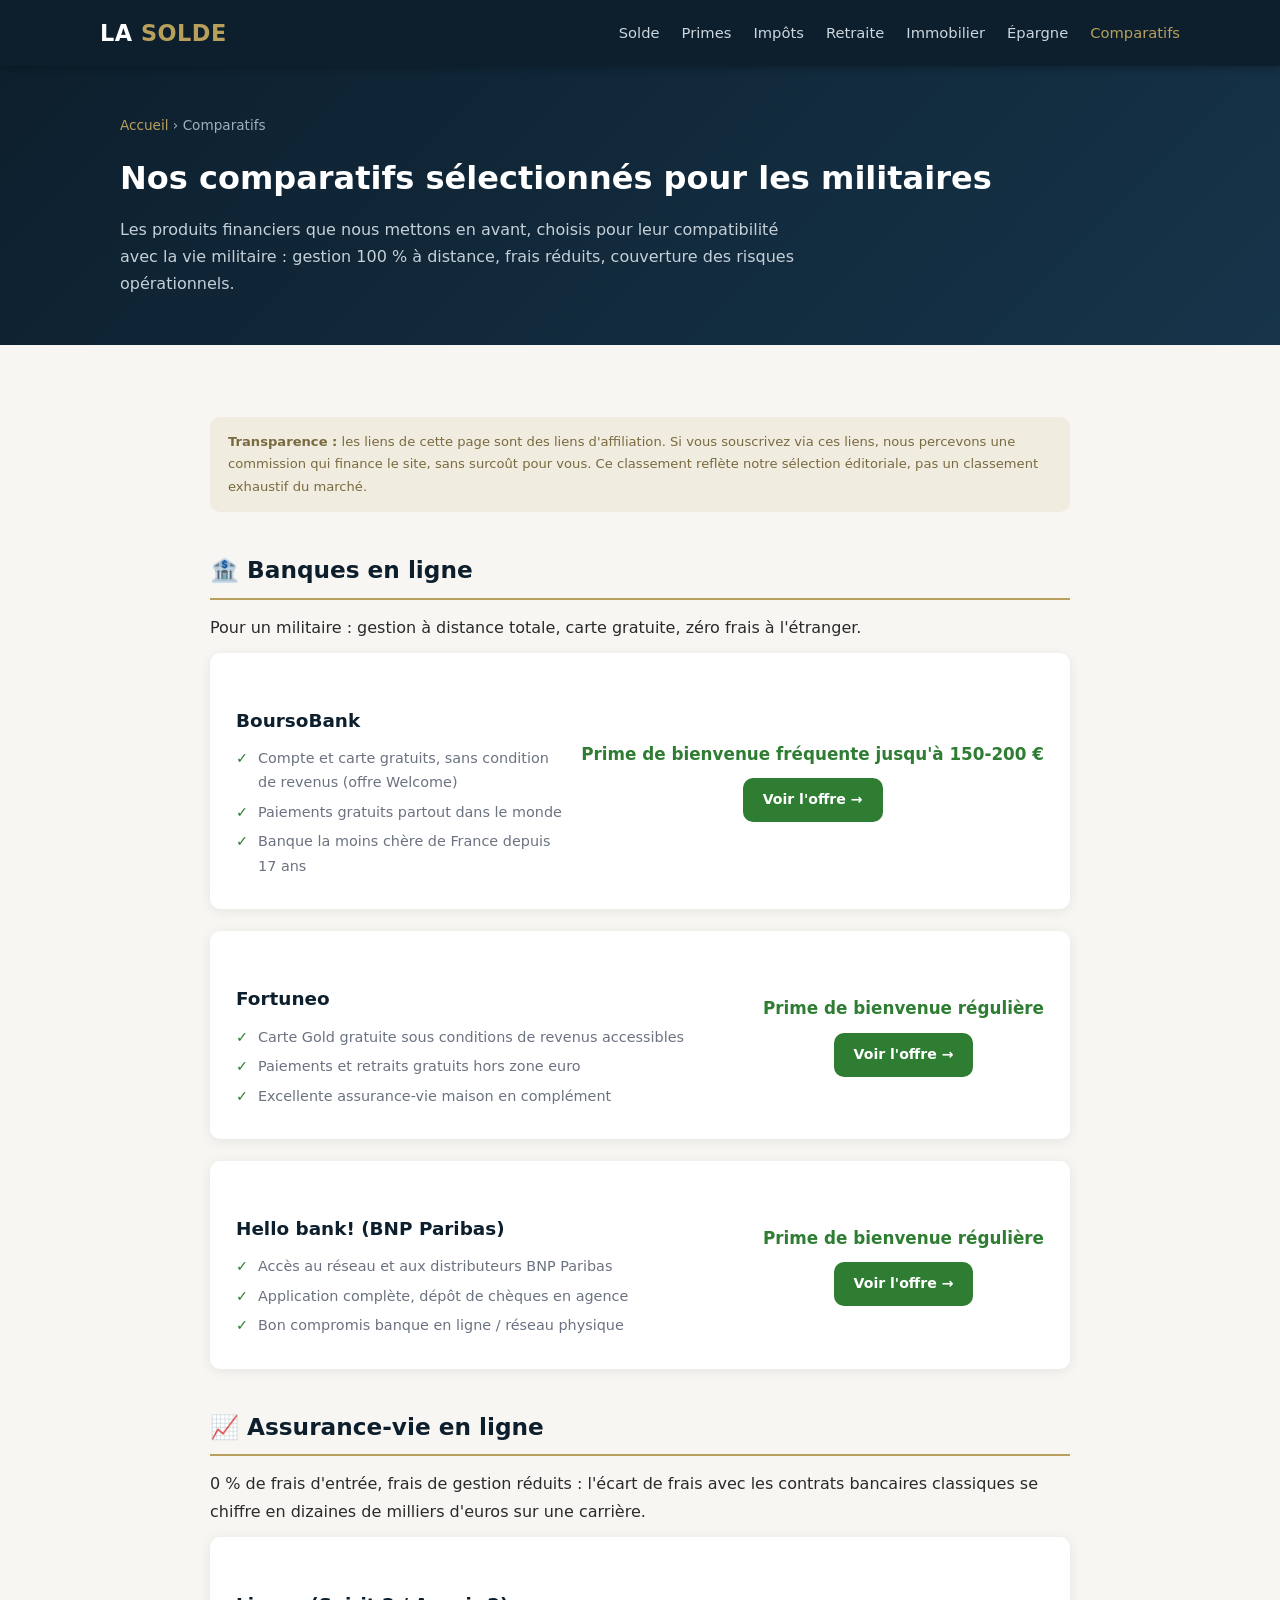
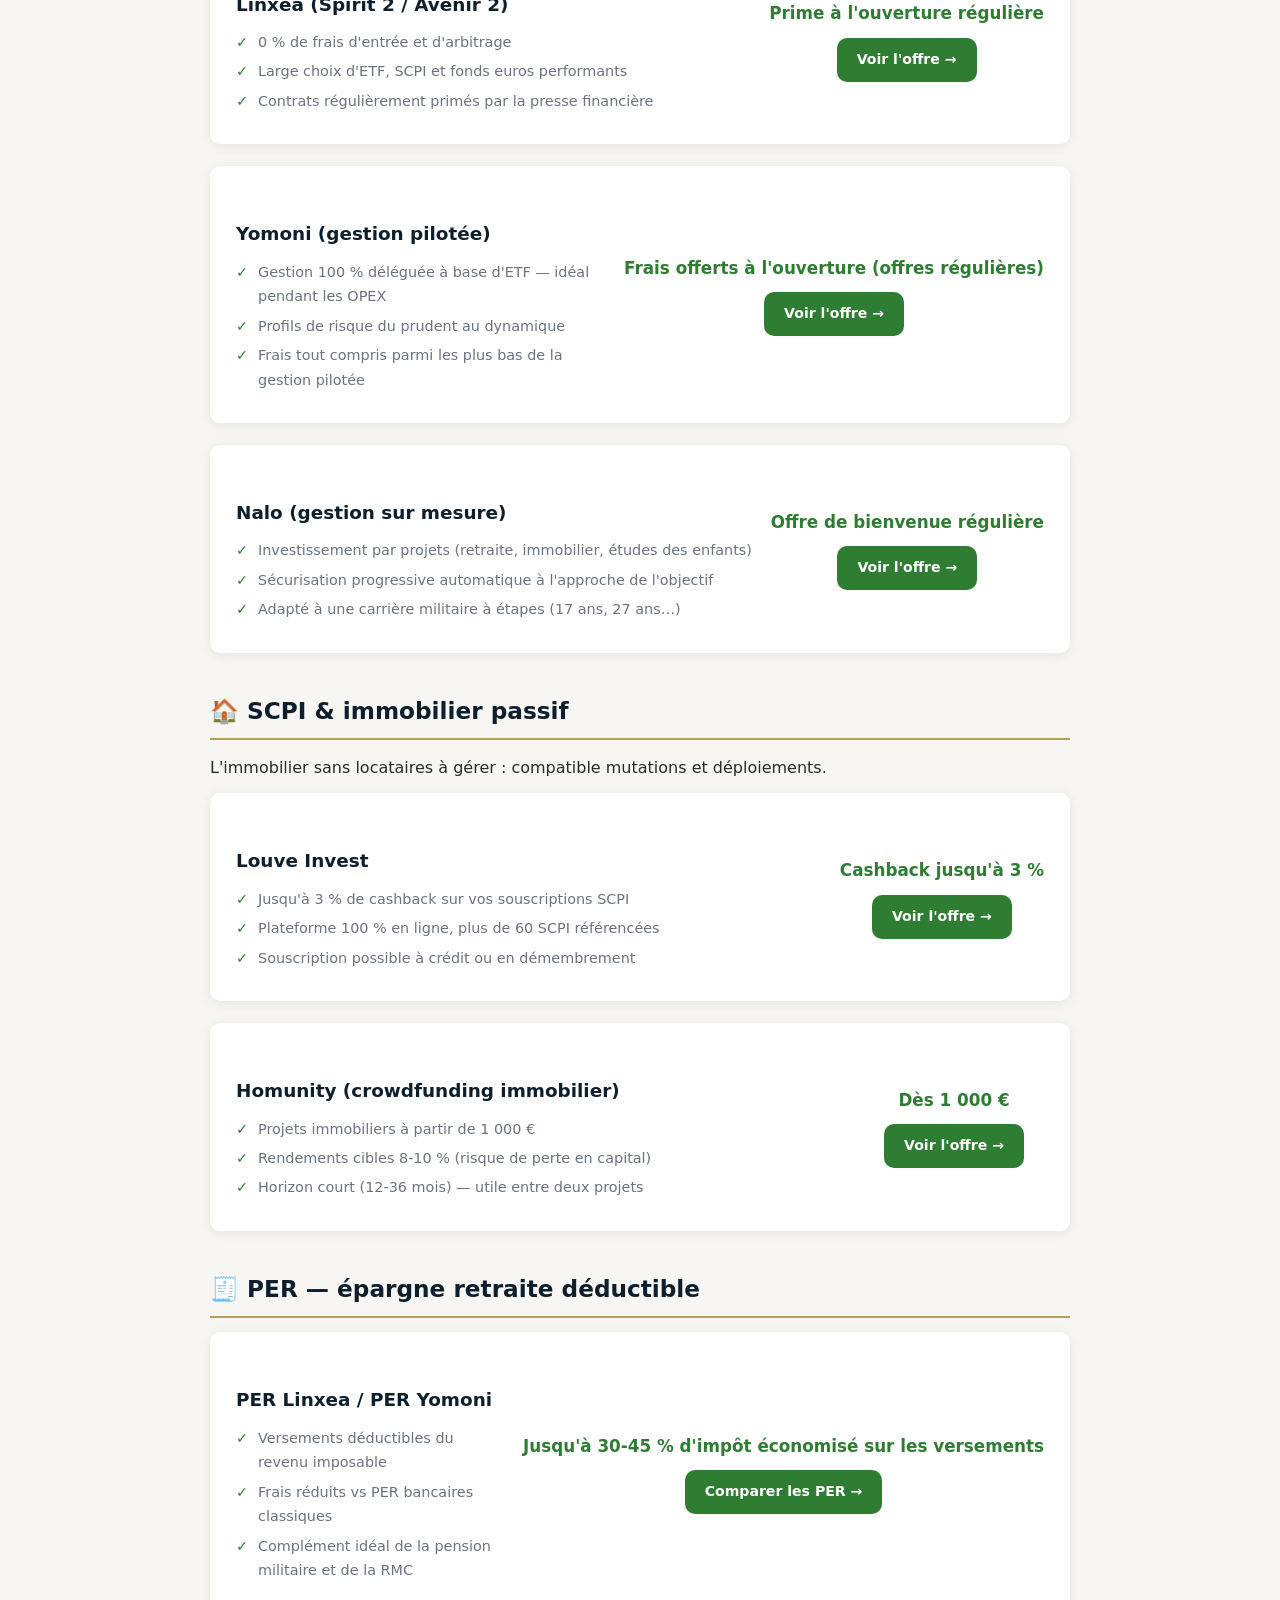
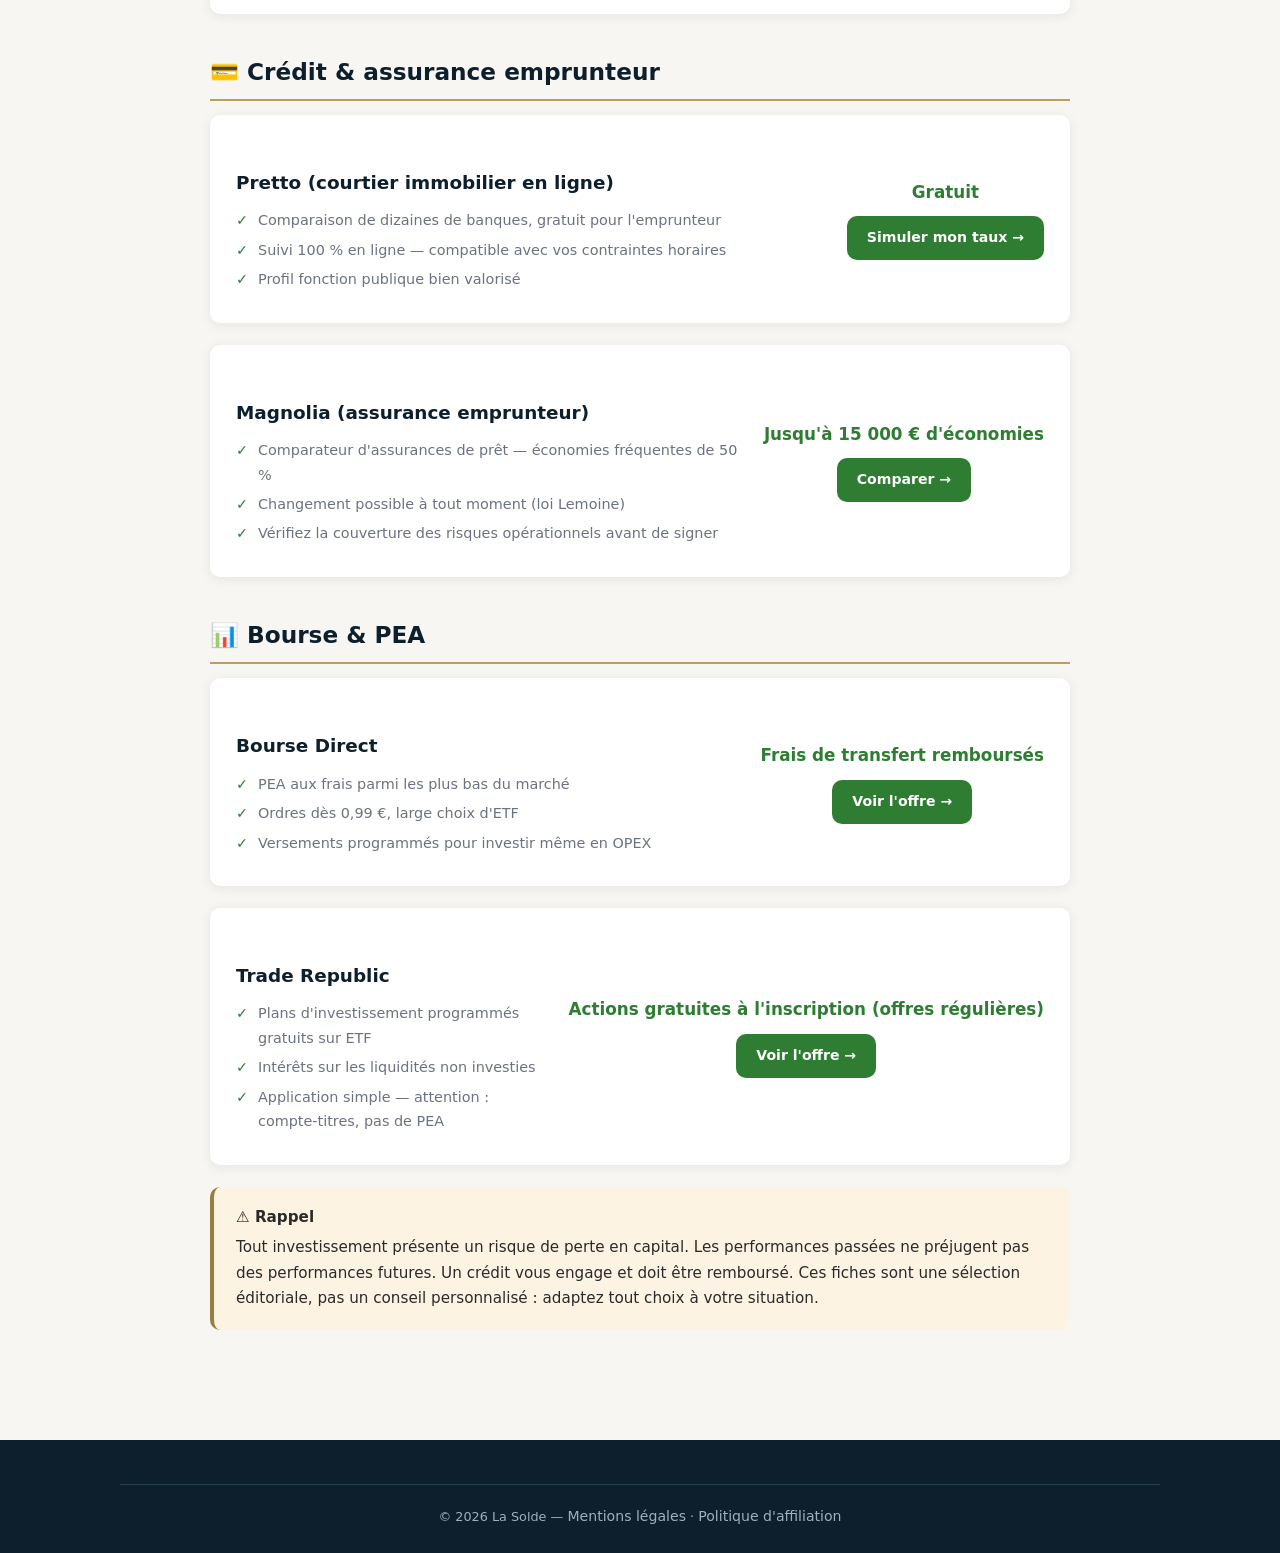
==== comparatifs.html @ bc8fb8dd "Crée le site complet La Solde — finance pour militaires Site statique HTML/CSS/JS avec 8 guides thém" ====
<!DOCTYPE html>
<html lang="fr">
<head>
  <meta charset="UTF-8">
  <meta name="viewport" content="width=device-width, initial-scale=1.0">
  <title>Comparatifs : banques, assurance-vie, SCPI, PER pour militaires | La Solde</title>
  <meta name="description" content="Nos comparatifs pour militaires : meilleures banques en ligne, assurances-vie sans frais d'entrée, SCPI avec cashback, PER et courtiers bourse.">
  <link rel="stylesheet" href="assets/css/style.css">
</head>
<body data-root="">
<header>
  <div class="container nav">
    <a href="index.html" class="logo">LA <span>SOLDE</span></a>
    <ul class="nav-links">
      <li><a href="guides/solde-militaire.html">Solde</a></li>
      <li><a href="guides/primes-indemnites.html">Primes</a></li>
      <li><a href="guides/impots-opex.html">Impôts</a></li>
      <li><a href="guides/retraite-militaire.html">Retraite</a></li>
      <li><a href="guides/investir-immobilier.html">Immobilier</a></li>
      <li><a href="guides/epargne-placements.html">Épargne</a></li>
      <li><a href="comparatifs.html" class="active">Comparatifs</a></li>
    </ul>
  </div>
</header>

<div class="article-header">
  <div class="container">
    <div class="breadcrumb"><a href="index.html">Accueil</a> › Comparatifs</div>
    <h1>Nos comparatifs sélectionnés pour les militaires</h1>
    <p>Les produits financiers que nous mettons en avant, choisis pour leur compatibilité avec la vie militaire : gestion 100 % à distance, frais réduits, couverture des risques opérationnels.</p>
  </div>
</div>

<div class="article-body" style="max-width:900px;">

  <div class="disclosure">
    <strong>Transparence :</strong> les liens de cette page sont des liens d'affiliation. Si vous souscrivez via ces liens, nous percevons une commission qui finance le site, sans surcoût pour vous. Ce classement reflète notre sélection éditoriale, pas un classement exhaustif du marché.
  </div>

  <h2>🏦 Banques en ligne</h2>
  <p>Pour un militaire : gestion à distance totale, carte gratuite, zéro frais à l'étranger.</p>

  <div class="compare-card">
    <div>
      <h3>BoursoBank</h3>
      <ul class="features">
        <li>Compte et carte gratuits, sans condition de revenus (offre Welcome)</li>
        <li>Paiements gratuits partout dans le monde</li>
        <li>Banque la moins chère de France depuis 17 ans</li>
      </ul>
    </div>
    <div class="offer">
      <span class="promo">Prime de bienvenue fréquente jusqu'à 150-200 €</span>
      <a class="btn btn-cta" data-aff="boursobank" href="#">Voir l'offre →</a>
    </div>
  </div>

  <div class="compare-card">
    <div>
      <h3>Fortuneo</h3>
      <ul class="features">
        <li>Carte Gold gratuite sous conditions de revenus accessibles</li>
        <li>Paiements et retraits gratuits hors zone euro</li>
        <li>Excellente assurance-vie maison en complément</li>
      </ul>
    </div>
    <div class="offer">
      <span class="promo">Prime de bienvenue régulière</span>
      <a class="btn btn-cta" data-aff="fortuneo" href="#">Voir l'offre →</a>
    </div>
  </div>

  <div class="compare-card">
    <div>
      <h3>Hello bank! (BNP Paribas)</h3>
      <ul class="features">
        <li>Accès au réseau et aux distributeurs BNP Paribas</li>
        <li>Application complète, dépôt de chèques en agence</li>
        <li>Bon compromis banque en ligne / réseau physique</li>
      </ul>
    </div>
    <div class="offer">
      <span class="promo">Prime de bienvenue régulière</span>
      <a class="btn btn-cta" data-aff="hellobank" href="#">Voir l'offre →</a>
    </div>
  </div>

  <h2>📈 Assurance-vie en ligne</h2>
  <p>0 % de frais d'entrée, frais de gestion réduits : l'écart de frais avec les contrats bancaires classiques se chiffre en dizaines de milliers d'euros sur une carrière.</p>

  <div class="compare-card">
    <div>
      <h3>Linxea (Spirit 2 / Avenir 2)</h3>
      <ul class="features">
        <li>0 % de frais d'entrée et d'arbitrage</li>
        <li>Large choix d'ETF, SCPI et fonds euros performants</li>
        <li>Contrats régulièrement primés par la presse financière</li>
      </ul>
    </div>
    <div class="offer">
      <span class="promo">Prime à l'ouverture régulière</span>
      <a class="btn btn-cta" data-aff="linxea" href="#">Voir l'offre →</a>
    </div>
  </div>

  <div class="compare-card">
    <div>
      <h3>Yomoni (gestion pilotée)</h3>
      <ul class="features">
        <li>Gestion 100 % déléguée à base d'ETF — idéal pendant les OPEX</li>
        <li>Profils de risque du prudent au dynamique</li>
        <li>Frais tout compris parmi les plus bas de la gestion pilotée</li>
      </ul>
    </div>
    <div class="offer">
      <span class="promo">Frais offerts à l'ouverture (offres régulières)</span>
      <a class="btn btn-cta" data-aff="yomoni" href="#">Voir l'offre →</a>
    </div>
  </div>

  <div class="compare-card">
    <div>
      <h3>Nalo (gestion sur mesure)</h3>
      <ul class="features">
        <li>Investissement par projets (retraite, immobilier, études des enfants)</li>
        <li>Sécurisation progressive automatique à l'approche de l'objectif</li>
        <li>Adapté à une carrière militaire à étapes (17 ans, 27 ans…)</li>
      </ul>
    </div>
    <div class="offer">
      <span class="promo">Offre de bienvenue régulière</span>
      <a class="btn btn-cta" data-aff="nalo" href="#">Voir l'offre →</a>
    </div>
  </div>

  <h2>🏠 SCPI &amp; immobilier passif</h2>
  <p>L'immobilier sans locataires à gérer : compatible mutations et déploiements.</p>

  <div class="compare-card">
    <div>
      <h3>Louve Invest</h3>
      <ul class="features">
        <li>Jusqu'à 3 % de cashback sur vos souscriptions SCPI</li>
        <li>Plateforme 100 % en ligne, plus de 60 SCPI référencées</li>
        <li>Souscription possible à crédit ou en démembrement</li>
      </ul>
    </div>
    <div class="offer">
      <span class="promo">Cashback jusqu'à 3 %</span>
      <a class="btn btn-cta" data-aff="louveinvest" href="#">Voir l'offre →</a>
    </div>
  </div>

  <div class="compare-card">
    <div>
      <h3>Homunity (crowdfunding immobilier)</h3>
      <ul class="features">
        <li>Projets immobiliers à partir de 1 000 €</li>
        <li>Rendements cibles 8-10 % (risque de perte en capital)</li>
        <li>Horizon court (12-36 mois) — utile entre deux projets</li>
      </ul>
    </div>
    <div class="offer">
      <span class="promo">Dès 1 000 €</span>
      <a class="btn btn-cta" data-aff="homunity" href="#">Voir l'offre →</a>
    </div>
  </div>

  <h2>🧾 PER — épargne retraite déductible</h2>
  <div class="compare-card">
    <div>
      <h3>PER Linxea / PER Yomoni</h3>
      <ul class="features">
        <li>Versements déductibles du revenu imposable</li>
        <li>Frais réduits vs PER bancaires classiques</li>
        <li>Complément idéal de la pension militaire et de la RMC</li>
      </ul>
    </div>
    <div class="offer">
      <span class="promo">Jusqu'à 30-45 % d'impôt économisé sur les versements</span>
      <a class="btn btn-cta" data-aff="per_linxea" href="#">Comparer les PER →</a>
    </div>
  </div>

  <h2>💳 Crédit &amp; assurance emprunteur</h2>
  <div class="compare-card">
    <div>
      <h3>Pretto (courtier immobilier en ligne)</h3>
      <ul class="features">
        <li>Comparaison de dizaines de banques, gratuit pour l'emprunteur</li>
        <li>Suivi 100 % en ligne — compatible avec vos contraintes horaires</li>
        <li>Profil fonction publique bien valorisé</li>
      </ul>
    </div>
    <div class="offer">
      <span class="promo">Gratuit</span>
      <a class="btn btn-cta" data-aff="pretto" href="#">Simuler mon taux →</a>
    </div>
  </div>

  <div class="compare-card">
    <div>
      <h3>Magnolia (assurance emprunteur)</h3>
      <ul class="features">
        <li>Comparateur d'assurances de prêt — économies fréquentes de 50 %</li>
        <li>Changement possible à tout moment (loi Lemoine)</li>
        <li>Vérifiez la couverture des risques opérationnels avant de signer</li>
      </ul>
    </div>
    <div class="offer">
      <span class="promo">Jusqu'à 15 000 € d'économies</span>
      <a class="btn btn-cta" data-aff="magnolia" href="#">Comparer →</a>
    </div>
  </div>

  <h2>📊 Bourse &amp; PEA</h2>
  <div class="compare-card">
    <div>
      <h3>Bourse Direct</h3>
      <ul class="features">
        <li>PEA aux frais parmi les plus bas du marché</li>
        <li>Ordres dès 0,99 €, large choix d'ETF</li>
        <li>Versements programmés pour investir même en OPEX</li>
      </ul>
    </div>
    <div class="offer">
      <span class="promo">Frais de transfert remboursés</span>
      <a class="btn btn-cta" data-aff="bourse_direct" href="#">Voir l'offre →</a>
    </div>
  </div>

  <div class="compare-card">
    <div>
      <h3>Trade Republic</h3>
      <ul class="features">
        <li>Plans d'investissement programmés gratuits sur ETF</li>
        <li>Intérêts sur les liquidités non investies</li>
        <li>Application simple — attention : compte-titres, pas de PEA</li>
      </ul>
    </div>
    <div class="offer">
      <span class="promo">Actions gratuites à l'inscription (offres régulières)</span>
      <a class="btn btn-cta" data-aff="trade_republic" href="#">Voir l'offre →</a>
    </div>
  </div>

  <div class="callout callout-warn">
    <strong>⚠️ Rappel</strong>
    Tout investissement présente un risque de perte en capital. Les performances passées ne préjugent pas des performances futures. Un crédit vous engage et doit être remboursé. Ces fiches sont une sélection éditoriale, pas un conseil personnalisé : adaptez tout choix à votre situation.
  </div>
</div>

<footer>
  <div class="container">
    <div class="footer-bottom">© 2026 La Solde — <a href="mentions-legales.html">Mentions légales</a> · <a href="mentions-legales.html#affiliation">Politique d'affiliation</a></div>
  </div>
</footer>
<script src="assets/js/affiliates.js"></script>
</body>
</html>
---- assets/css/style.css ----
/* La Solde — feuille de style principale */
:root {
  --navy: #0d1f2d;
  --navy-light: #16344a;
  --khaki: #b8a05c;
  --khaki-dark: #96803f;
  --bg: #f7f6f2;
  --text: #2a2a2a;
  --muted: #6b7280;
  --white: #ffffff;
  --green: #2e7d32;
  --radius: 10px;
  --shadow: 0 2px 12px rgba(13, 31, 45, 0.08);
}

* { margin: 0; padding: 0; box-sizing: border-box; }

body {
  font-family: 'Segoe UI', system-ui, -apple-system, sans-serif;
  color: var(--text);
  background: var(--bg);
  line-height: 1.7;
}

.container { max-width: 1080px; margin: 0 auto; padding: 0 20px; }

/* ---------- Header ---------- */
header {
  background: var(--navy);
  position: sticky;
  top: 0;
  z-index: 100;
  box-shadow: 0 2px 8px rgba(0,0,0,0.25);
}
.nav {
  display: flex;
  align-items: center;
  justify-content: space-between;
  padding: 14px 0;
  flex-wrap: wrap;
}
.logo {
  color: var(--white);
  font-size: 1.4rem;
  font-weight: 800;
  text-decoration: none;
  letter-spacing: 0.5px;
}
.logo span { color: var(--khaki); }
.nav-links { display: flex; gap: 22px; list-style: none; flex-wrap: wrap; }
.nav-links a {
  color: #cdd6dd;
  text-decoration: none;
  font-size: 0.92rem;
  font-weight: 500;
  transition: color .2s;
}
.nav-links a:hover, .nav-links a.active { color: var(--khaki); }

/* ---------- Hero ---------- */
.hero {
  background: linear-gradient(135deg, var(--navy) 0%, var(--navy-light) 100%);
  color: var(--white);
  padding: 70px 0 60px;
  text-align: center;
}
.hero h1 { font-size: 2.4rem; margin-bottom: 16px; line-height: 1.25; }
.hero h1 em { color: var(--khaki); font-style: normal; }
.hero p { max-width: 640px; margin: 0 auto 28px; color: #c5d0d8; font-size: 1.08rem; }
.hero .btn { margin: 0 6px 10px; }

/* ---------- Buttons ---------- */
.btn {
  display: inline-block;
  padding: 13px 28px;
  border-radius: var(--radius);
  font-weight: 700;
  text-decoration: none;
  font-size: 0.95rem;
  transition: transform .15s, box-shadow .15s;
}
.btn:hover { transform: translateY(-2px); box-shadow: 0 6px 16px rgba(0,0,0,0.18); }
.btn-primary { background: var(--khaki); color: var(--navy); }
.btn-secondary { background: transparent; color: var(--white); border: 2px solid var(--khaki); }
.btn-cta { background: var(--green); color: var(--white); padding: 10px 20px; font-size: 0.88rem; }

/* ---------- Sections ---------- */
section { padding: 56px 0; }
.section-title { font-size: 1.8rem; color: var(--navy); margin-bottom: 8px; text-align: center; }
.section-sub { text-align: center; color: var(--muted); margin-bottom: 40px; }

/* ---------- Cards ---------- */
.grid { display: grid; grid-template-columns: repeat(auto-fit, minmax(280px, 1fr)); gap: 24px; }
.card {
  background: var(--white);
  border-radius: var(--radius);
  padding: 28px;
  box-shadow: var(--shadow);
  border-top: 4px solid var(--khaki);
  transition: transform .2s;
}
.card:hover { transform: translateY(-4px); }
.card .icon { font-size: 2rem; margin-bottom: 12px; }
.card h3 { color: var(--navy); margin-bottom: 10px; font-size: 1.15rem; }
.card p { color: var(--muted); font-size: 0.93rem; margin-bottom: 14px; }
.card a.more { color: var(--khaki-dark); font-weight: 700; text-decoration: none; font-size: 0.9rem; }
.card a.more:hover { text-decoration: underline; }

/* ---------- Article pages ---------- */
.article-header {
  background: linear-gradient(135deg, var(--navy) 0%, var(--navy-light) 100%);
  color: var(--white);
  padding: 48px 0;
}
.article-header h1 { font-size: 2rem; margin-bottom: 10px; }
.article-header p { color: #c5d0d8; max-width: 700px; }
.article-body { max-width: 800px; margin: 0 auto; padding: 48px 20px; }
.article-body h2 {
  color: var(--navy);
  font-size: 1.45rem;
  margin: 38px 0 14px;
  padding-bottom: 8px;
  border-bottom: 2px solid var(--khaki);
}
.article-body h3 { color: var(--navy-light); font-size: 1.15rem; margin: 26px 0 10px; }
.article-body p, .article-body li { margin-bottom: 12px; font-size: 1rem; }
.article-body ul, .article-body ol { padding-left: 24px; margin-bottom: 16px; }

/* ---------- Tables ---------- */
table {
  width: 100%;
  border-collapse: collapse;
  margin: 20px 0;
  background: var(--white);
  box-shadow: var(--shadow);
  border-radius: var(--radius);
  overflow: hidden;
  font-size: 0.92rem;
}
th { background: var(--navy); color: var(--white); padding: 12px 14px; text-align: left; }
td { padding: 11px 14px; border-bottom: 1px solid #e8e6e0; }
tr:last-child td { border-bottom: none; }
tr:nth-child(even) td { background: #fbfaf7; }
.table-wrap { overflow-x: auto; }

/* ---------- Callouts ---------- */
.callout {
  border-radius: var(--radius);
  padding: 18px 22px;
  margin: 22px 0;
  font-size: 0.95rem;
}
.callout-info { background: #e8f0f7; border-left: 4px solid var(--navy-light); }
.callout-tip { background: #edf5ed; border-left: 4px solid var(--green); }
.callout-warn { background: #fdf3e3; border-left: 4px solid var(--khaki-dark); }
.callout strong { display: block; margin-bottom: 4px; }

/* ---------- Affiliate boxes ---------- */
.aff-box {
  background: var(--white);
  border: 2px solid var(--khaki);
  border-radius: var(--radius);
  padding: 24px;
  margin: 26px 0;
  display: flex;
  align-items: center;
  justify-content: space-between;
  gap: 20px;
  flex-wrap: wrap;
}
.aff-box .aff-text h4 { color: var(--navy); margin-bottom: 6px; }
.aff-box .aff-text p { color: var(--muted); font-size: 0.9rem; margin: 0; }
.aff-badge {
  display: inline-block;
  background: #f0ece0;
  color: var(--khaki-dark);
  font-size: 0.7rem;
  font-weight: 700;
  text-transform: uppercase;
  letter-spacing: 0.5px;
  padding: 2px 8px;
  border-radius: 4px;
  margin-bottom: 8px;
}

/* ---------- Comparison cards ---------- */
.compare-card {
  background: var(--white);
  border-radius: var(--radius);
  box-shadow: var(--shadow);
  padding: 26px;
  margin-bottom: 22px;
  display: grid;
  grid-template-columns: 1fr auto;
  gap: 18px;
  align-items: center;
}
.compare-card h3 { color: var(--navy); margin-bottom: 6px; }
.compare-card .features { list-style: none; padding: 0; margin: 10px 0 0; }
.compare-card .features li { font-size: 0.9rem; color: var(--muted); padding-left: 22px; position: relative; margin-bottom: 5px; }
.compare-card .features li::before { content: "✓"; color: var(--green); position: absolute; left: 0; font-weight: 700; }
.compare-card .offer { text-align: center; min-width: 180px; }
.compare-card .offer .promo { color: var(--green); font-weight: 800; font-size: 1.05rem; margin-bottom: 10px; display: block; }

/* ---------- Newsletter ---------- */
.newsletter {
  background: var(--navy);
  color: var(--white);
  text-align: center;
  border-radius: var(--radius);
  padding: 44px 30px;
  margin: 40px auto;
  max-width: 760px;
}
.newsletter h2 { margin-bottom: 10px; }
.newsletter p { color: #c5d0d8; margin-bottom: 22px; }
.newsletter form { display: flex; gap: 10px; max-width: 440px; margin: 0 auto; flex-wrap: wrap; justify-content: center; }
.newsletter input[type="email"] {
  flex: 1;
  min-width: 220px;
  padding: 13px 16px;
  border: none;
  border-radius: var(--radius);
  font-size: 0.95rem;
}
.newsletter button {
  background: var(--khaki);
  color: var(--navy);
  border: none;
  padding: 13px 26px;
  border-radius: var(--radius);
  font-weight: 700;
  cursor: pointer;
  font-size: 0.95rem;
}

/* ---------- Disclosure ---------- */
.disclosure {
  background: #f0ece0;
  border-radius: var(--radius);
  padding: 14px 18px;
  font-size: 0.82rem;
  color: #7a6a3f;
  margin: 24px 0;
}

/* ---------- Footer ---------- */
footer { background: var(--navy); color: #9fb0bc; padding: 44px 0 24px; margin-top: 40px; }
footer .grid { gap: 30px; margin-bottom: 30px; }
footer h4 { color: var(--white); margin-bottom: 14px; font-size: 1rem; }
footer ul { list-style: none; }
footer a { color: #9fb0bc; text-decoration: none; font-size: 0.88rem; }
footer a:hover { color: var(--khaki); }
footer li { margin-bottom: 8px; }
.footer-bottom { border-top: 1px solid #24414f; padding-top: 20px; text-align: center; font-size: 0.8rem; }

/* ---------- Breadcrumb ---------- */
.breadcrumb { font-size: 0.85rem; color: #9fb0bc; margin-bottom: 14px; }
.breadcrumb a { color: var(--khaki); text-decoration: none; }

@media (max-width: 700px) {
  .hero h1 { font-size: 1.7rem; }
  .nav-links { gap: 14px; font-size: 0.85rem; margin-top: 10px; }
  .compare-card { grid-template-columns: 1fr; }
}
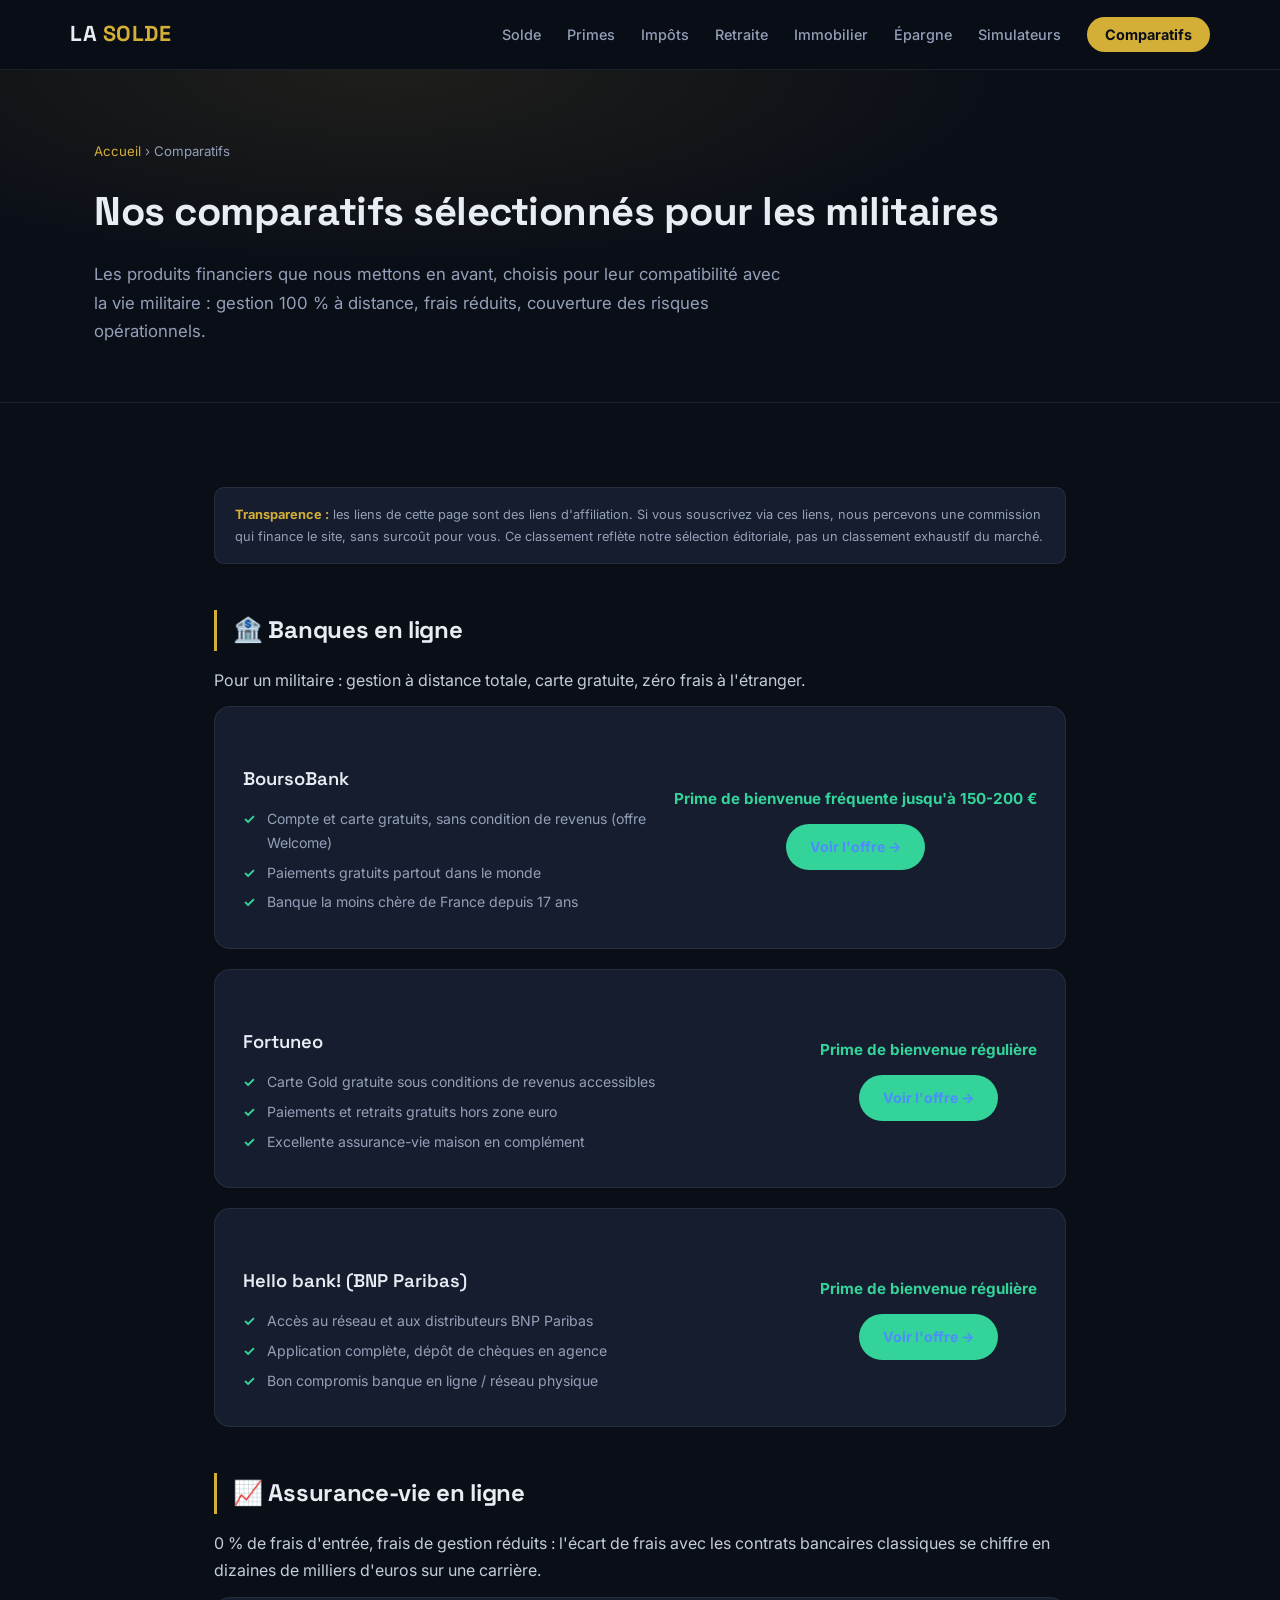
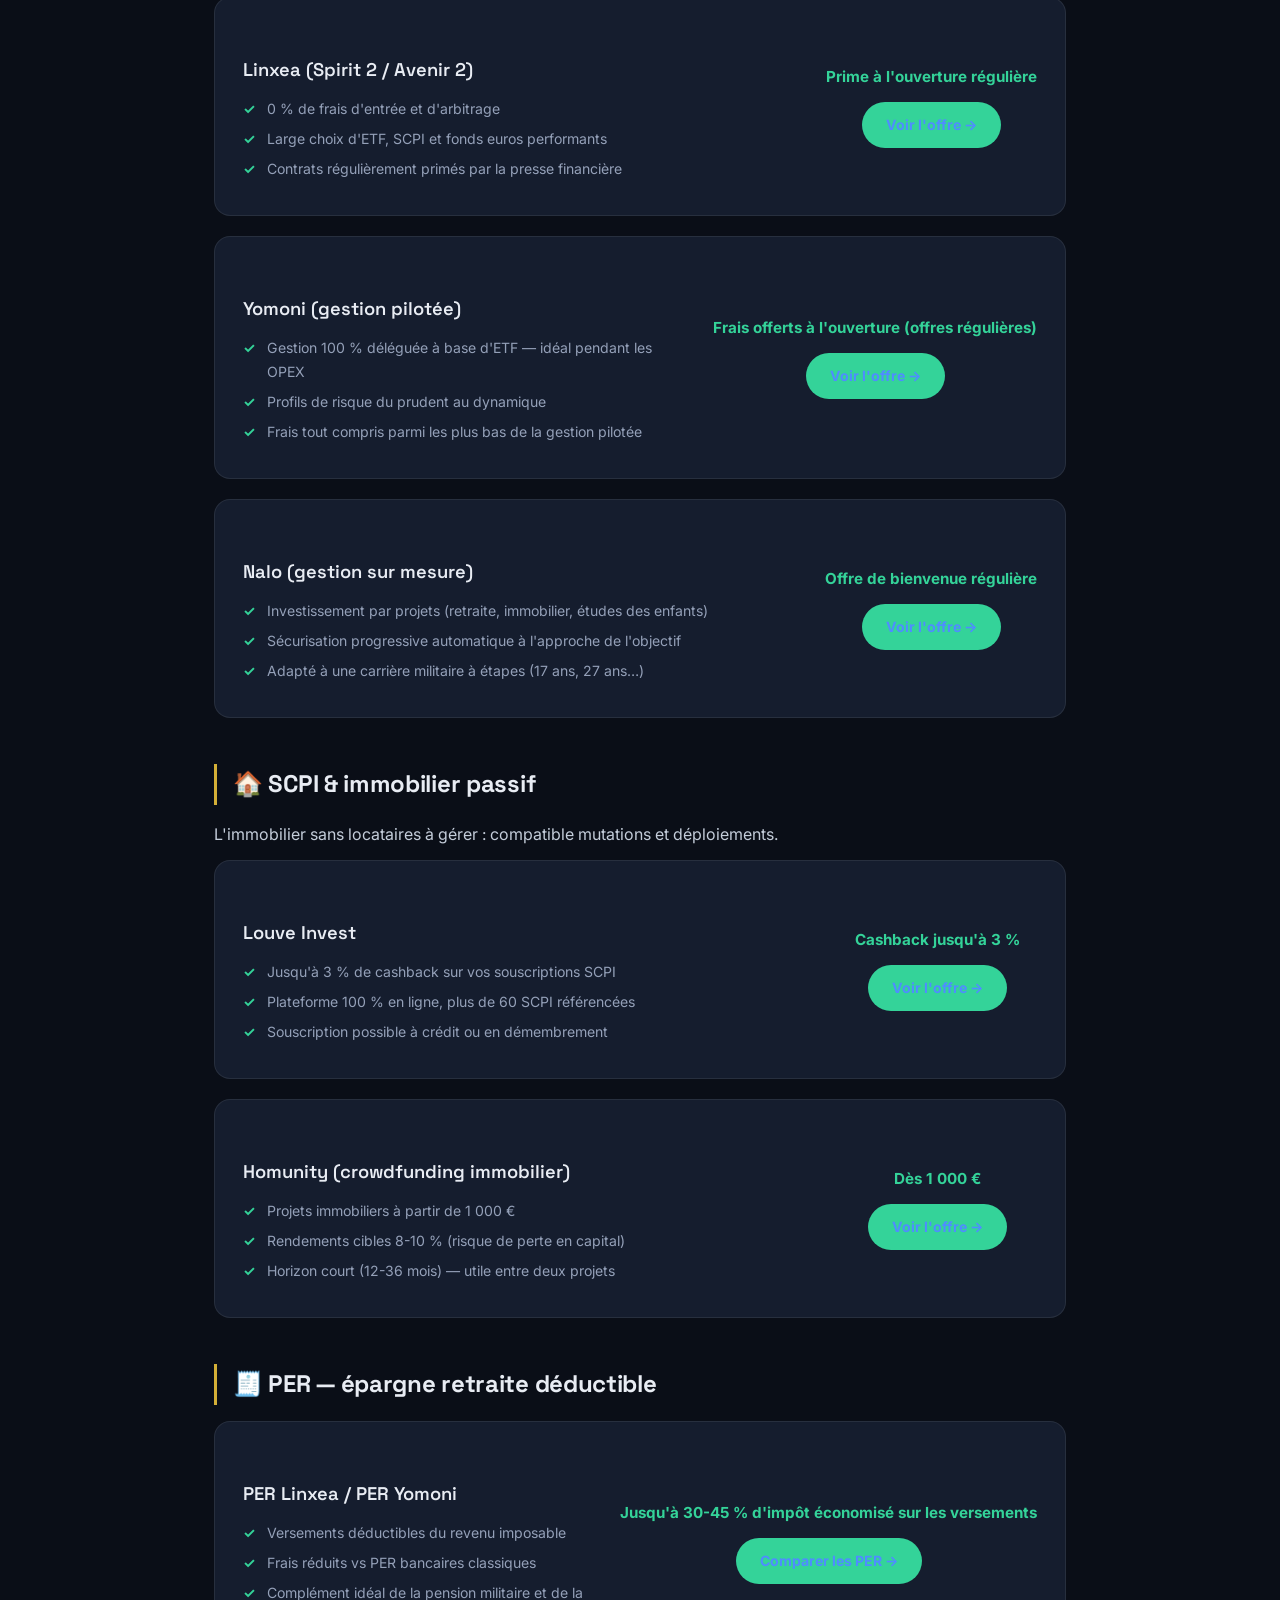
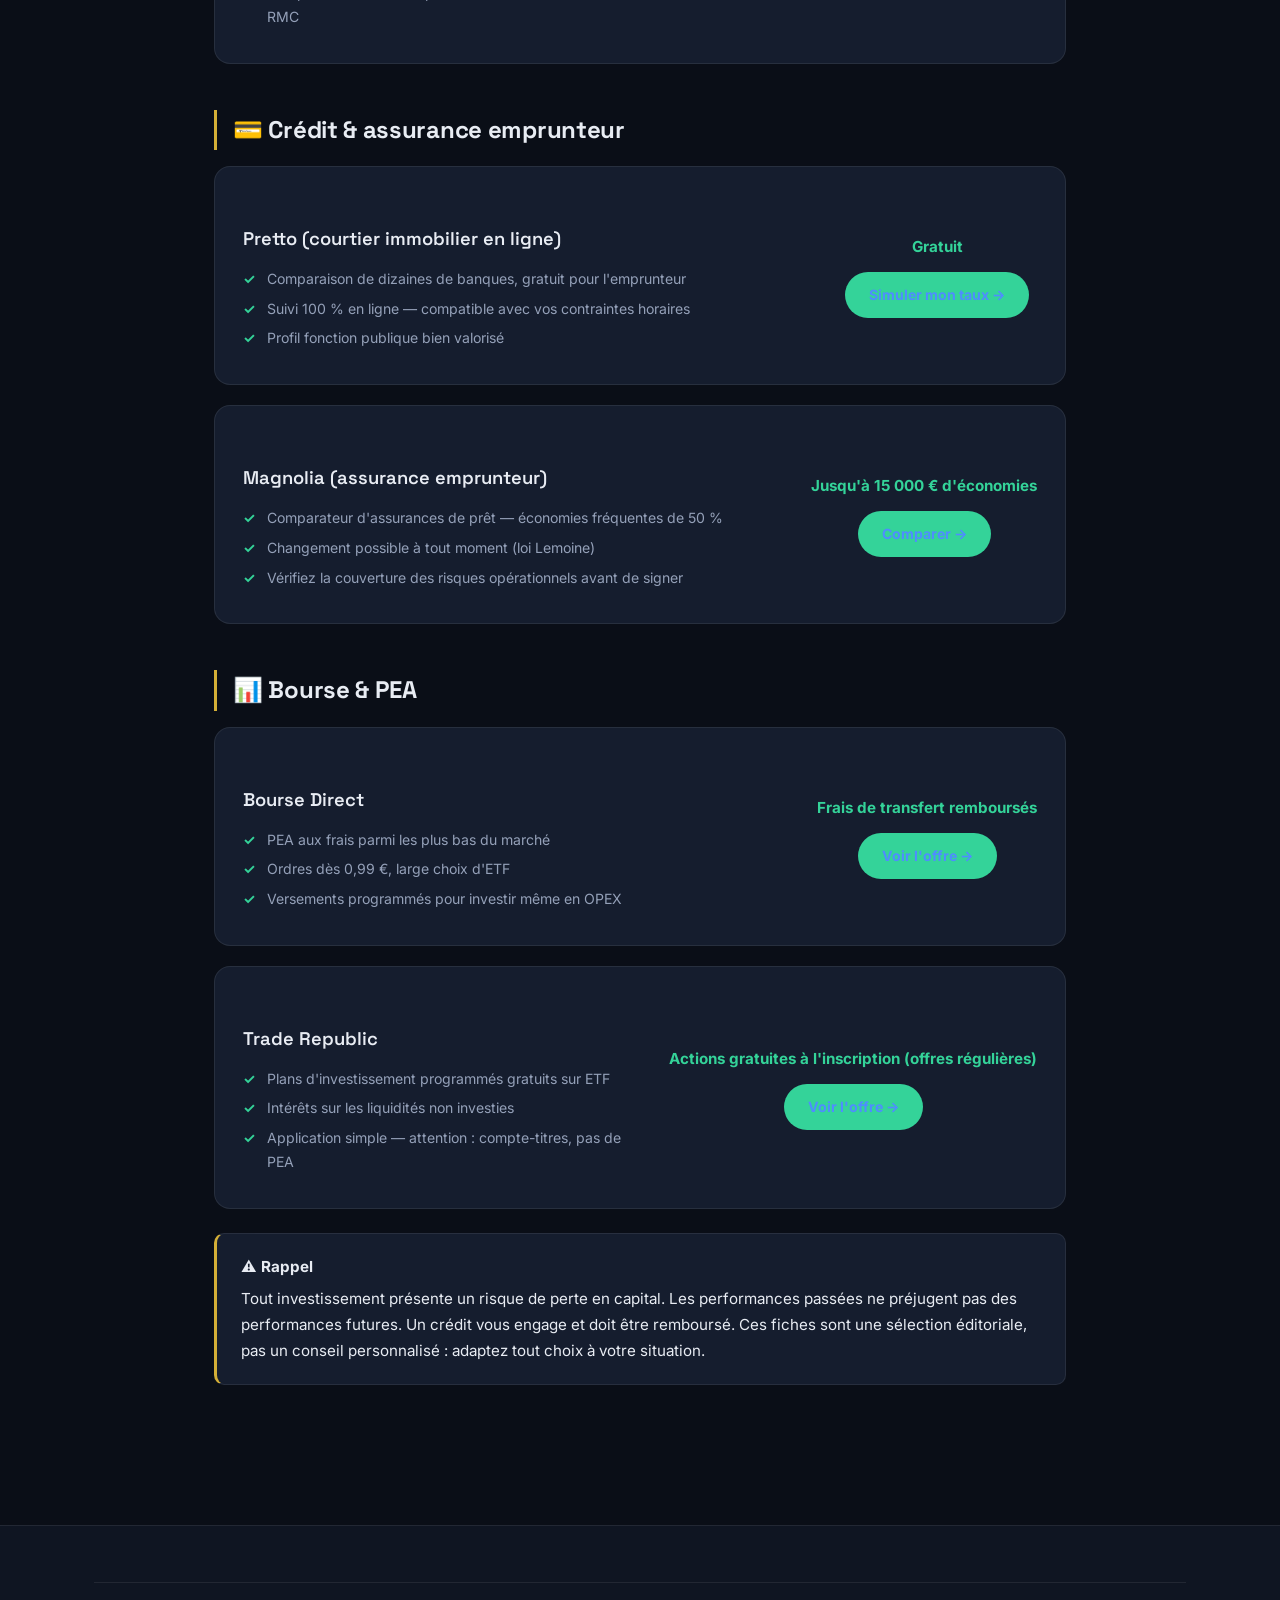
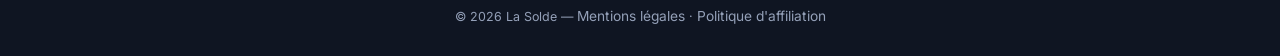
==== commit 60a049c1: "Refonte moderne du site : design sombre premium + simulateurs interactifs - Nouveau design system (I" ====
--- a/comparatifs.html
+++ b/comparatifs.html
@@ -11,6 +11,7 @@
 <header>
   <div class="container nav">
     <a href="index.html" class="logo">LA <span>SOLDE</span></a>
+    <button class="burger" aria-label="Menu">☰</button>
     <ul class="nav-links">
       <li><a href="guides/solde-militaire.html">Solde</a></li>
       <li><a href="guides/primes-indemnites.html">Primes</a></li>
@@ -18,7 +19,8 @@
       <li><a href="guides/retraite-militaire.html">Retraite</a></li>
       <li><a href="guides/investir-immobilier.html">Immobilier</a></li>
       <li><a href="guides/epargne-placements.html">Épargne</a></li>
-      <li><a href="comparatifs.html" class="active">Comparatifs</a></li>
+      <li><a href="simulateurs.html">Simulateurs</a></li>
+      <li><a href="comparatifs.html" class="nav-cta active">Comparatifs</a></li>
     </ul>
   </div>
 </header>
@@ -256,5 +258,6 @@
   </div>
 </footer>
 <script src="assets/js/affiliates.js"></script>
+<script src="assets/js/main.js"></script>
 </body>
 </html>
--- a/assets/css/style.css
+++ b/assets/css/style.css
@@ -1,265 +1,285 @@
-/* La Solde — feuille de style principale */
+/* La Solde — design system v2 (moderne) */
+@import url('https://fonts.googleapis.com/css2?family=Inter:wght@400;500;600;700;800;900&family=Space+Grotesk:wght@500;600;700&display=swap');
+
 :root {
-  --navy: #0d1f2d;
-  --navy-light: #16344a;
-  --khaki: #b8a05c;
-  --khaki-dark: #96803f;
-  --bg: #f7f6f2;
-  --text: #2a2a2a;
-  --muted: #6b7280;
-  --white: #ffffff;
-  --green: #2e7d32;
-  --radius: 10px;
-  --shadow: 0 2px 12px rgba(13, 31, 45, 0.08);
+  --bg: #0a0e17;
+  --bg-soft: #0f1522;
+  --surface: #151d2e;
+  --surface-2: #1c2840;
+  --border: rgba(255,255,255,0.08);
+  --text: #e8ecf3;
+  --muted: #94a0b8;
+  --accent: #d4af37;
+  --accent-soft: rgba(212,175,55,0.12);
+  --accent-2: #4f8cff;
+  --green: #34d399;
+  --radius: 16px;
+  --radius-sm: 10px;
+  --shadow: 0 10px 40px rgba(0,0,0,0.45);
+  --font: 'Inter', system-ui, sans-serif;
+  --font-display: 'Space Grotesk', 'Inter', sans-serif;
 }
 
 * { margin: 0; padding: 0; box-sizing: border-box; }
-
-body {
-  font-family: 'Segoe UI', system-ui, -apple-system, sans-serif;
-  color: var(--text);
-  background: var(--bg);
-  line-height: 1.7;
-}
-
-.container { max-width: 1080px; margin: 0 auto; padding: 0 20px; }
+html { scroll-behavior: smooth; }
+body { font-family: var(--font); background: var(--bg); color: var(--text); line-height: 1.7; -webkit-font-smoothing: antialiased; }
+.container { max-width: 1140px; margin: 0 auto; padding: 0 24px; }
 
 /* ---------- Header ---------- */
 header {
-  background: var(--navy);
-  position: sticky;
-  top: 0;
-  z-index: 100;
-  box-shadow: 0 2px 8px rgba(0,0,0,0.25);
-}
-.nav {
-  display: flex;
-  align-items: center;
-  justify-content: space-between;
-  padding: 14px 0;
-  flex-wrap: wrap;
-}
-.logo {
-  color: var(--white);
-  font-size: 1.4rem;
-  font-weight: 800;
-  text-decoration: none;
-  letter-spacing: 0.5px;
-}
-.logo span { color: var(--khaki); }
-.nav-links { display: flex; gap: 22px; list-style: none; flex-wrap: wrap; }
-.nav-links a {
-  color: #cdd6dd;
-  text-decoration: none;
-  font-size: 0.92rem;
-  font-weight: 500;
-  transition: color .2s;
-}
-.nav-links a:hover, .nav-links a.active { color: var(--khaki); }
+  position: sticky; top: 0; z-index: 200;
+  background: rgba(10,14,23,0.75);
+  backdrop-filter: blur(16px);
+  -webkit-backdrop-filter: blur(16px);
+  border-bottom: 1px solid var(--border);
+}
+.nav { display: flex; align-items: center; justify-content: space-between; padding: 16px 0; }
+.logo { font-family: var(--font-display); color: var(--text); font-size: 1.35rem; font-weight: 700; text-decoration: none; letter-spacing: 0.5px; }
+.logo span { color: var(--accent); }
+.nav-links { display: flex; gap: 26px; list-style: none; align-items: center; }
+.nav-links a { color: var(--muted); text-decoration: none; font-size: 0.9rem; font-weight: 500; transition: color .2s; }
+.nav-links a:hover, .nav-links a.active { color: var(--text); }
+.nav-cta {
+  background: var(--accent); color: #0a0e17 !important; padding: 9px 18px;
+  border-radius: 99px; font-weight: 700 !important; transition: transform .15s, box-shadow .2s;
+}
+.nav-cta:hover { transform: translateY(-1px); box-shadow: 0 6px 20px rgba(212,175,55,0.35); }
+.burger { display: none; background: none; border: none; color: var(--text); font-size: 1.6rem; cursor: pointer; }
 
 /* ---------- Hero ---------- */
 .hero {
-  background: linear-gradient(135deg, var(--navy) 0%, var(--navy-light) 100%);
-  color: var(--white);
-  padding: 70px 0 60px;
-  text-align: center;
-}
-.hero h1 { font-size: 2.4rem; margin-bottom: 16px; line-height: 1.25; }
-.hero h1 em { color: var(--khaki); font-style: normal; }
-.hero p { max-width: 640px; margin: 0 auto 28px; color: #c5d0d8; font-size: 1.08rem; }
-.hero .btn { margin: 0 6px 10px; }
+  position: relative; overflow: hidden;
+  padding: 110px 0 90px; text-align: center;
+}
+.hero::before {
+  content: ""; position: absolute; inset: 0;
+  background:
+    radial-gradient(ellipse 60% 50% at 20% 0%, rgba(79,140,255,0.16), transparent),
+    radial-gradient(ellipse 50% 40% at 80% 10%, rgba(212,175,55,0.14), transparent);
+  pointer-events: none;
+}
+.hero .container { position: relative; }
+.hero-badge {
+  display: inline-flex; align-items: center; gap: 8px;
+  background: var(--accent-soft); border: 1px solid rgba(212,175,55,0.3);
+  color: var(--accent); font-size: 0.82rem; font-weight: 600;
+  padding: 7px 16px; border-radius: 99px; margin-bottom: 26px;
+}
+.hero h1 {
+  font-family: var(--font-display);
+  font-size: clamp(2.2rem, 5.5vw, 3.8rem);
+  font-weight: 700; line-height: 1.12; margin-bottom: 22px; letter-spacing: -1px;
+}
+.hero h1 em {
+  font-style: normal;
+  background: linear-gradient(120deg, var(--accent), #f5d97a);
+  -webkit-background-clip: text; background-clip: text; color: transparent;
+}
+.hero p { max-width: 620px; margin: 0 auto 34px; color: var(--muted); font-size: 1.12rem; }
+.hero .btn { margin: 0 8px 12px; }
+
+/* ---------- Stats ---------- */
+.stats { display: grid; grid-template-columns: repeat(auto-fit, minmax(170px, 1fr)); gap: 18px; margin-top: 64px; }
+.stat {
+  background: var(--surface); border: 1px solid var(--border);
+  border-radius: var(--radius); padding: 26px 18px;
+}
+.stat .num { font-family: var(--font-display); font-size: 2rem; font-weight: 700; color: var(--accent); display: block; }
+.stat .label { color: var(--muted); font-size: 0.85rem; }
 
 /* ---------- Buttons ---------- */
 .btn {
-  display: inline-block;
-  padding: 13px 28px;
-  border-radius: var(--radius);
-  font-weight: 700;
-  text-decoration: none;
-  font-size: 0.95rem;
-  transition: transform .15s, box-shadow .15s;
-}
-.btn:hover { transform: translateY(-2px); box-shadow: 0 6px 16px rgba(0,0,0,0.18); }
-.btn-primary { background: var(--khaki); color: var(--navy); }
-.btn-secondary { background: transparent; color: var(--white); border: 2px solid var(--khaki); }
-.btn-cta { background: var(--green); color: var(--white); padding: 10px 20px; font-size: 0.88rem; }
+  display: inline-block; padding: 15px 32px; border-radius: 99px;
+  font-weight: 700; text-decoration: none; font-size: 0.95rem;
+  transition: transform .15s, box-shadow .2s; cursor: pointer; border: none; font-family: var(--font);
+}
+.btn:hover { transform: translateY(-2px); }
+.btn-primary { background: linear-gradient(120deg, var(--accent), #c9a02e); color: #0a0e17; box-shadow: 0 8px 30px rgba(212,175,55,0.25); }
+.btn-primary:hover { box-shadow: 0 12px 36px rgba(212,175,55,0.4); }
+.btn-secondary { background: var(--surface-2); color: var(--text); border: 1px solid var(--border); }
+.btn-cta { background: var(--green); color: #06281c; padding: 11px 24px; font-size: 0.88rem; }
+.btn-cta:hover { box-shadow: 0 8px 24px rgba(52,211,153,0.3); }
 
 /* ---------- Sections ---------- */
-section { padding: 56px 0; }
-.section-title { font-size: 1.8rem; color: var(--navy); margin-bottom: 8px; text-align: center; }
-.section-sub { text-align: center; color: var(--muted); margin-bottom: 40px; }
+section { padding: 80px 0; }
+.section-tag { color: var(--accent); font-weight: 700; font-size: 0.82rem; text-transform: uppercase; letter-spacing: 2px; text-align: center; display: block; margin-bottom: 12px; }
+.section-title { font-family: var(--font-display); font-size: clamp(1.7rem, 3.5vw, 2.4rem); font-weight: 700; margin-bottom: 14px; text-align: center; letter-spacing: -0.5px; }
+.section-sub { text-align: center; color: var(--muted); margin-bottom: 52px; max-width: 600px; margin-left: auto; margin-right: auto; }
 
 /* ---------- Cards ---------- */
-.grid { display: grid; grid-template-columns: repeat(auto-fit, minmax(280px, 1fr)); gap: 24px; }
+.grid { display: grid; grid-template-columns: repeat(auto-fit, minmax(290px, 1fr)); gap: 22px; }
 .card {
-  background: var(--white);
-  border-radius: var(--radius);
-  padding: 28px;
-  box-shadow: var(--shadow);
-  border-top: 4px solid var(--khaki);
-  transition: transform .2s;
-}
-.card:hover { transform: translateY(-4px); }
-.card .icon { font-size: 2rem; margin-bottom: 12px; }
-.card h3 { color: var(--navy); margin-bottom: 10px; font-size: 1.15rem; }
-.card p { color: var(--muted); font-size: 0.93rem; margin-bottom: 14px; }
-.card a.more { color: var(--khaki-dark); font-weight: 700; text-decoration: none; font-size: 0.9rem; }
+  background: var(--surface); border: 1px solid var(--border);
+  border-radius: var(--radius); padding: 32px 28px;
+  transition: transform .25s, border-color .25s, box-shadow .25s;
+  position: relative; overflow: hidden;
+}
+.card::after {
+  content: ""; position: absolute; top: 0; left: 0; right: 0; height: 2px;
+  background: linear-gradient(90deg, transparent, var(--accent), transparent);
+  opacity: 0; transition: opacity .25s;
+}
+.card:hover { transform: translateY(-6px); border-color: rgba(212,175,55,0.35); box-shadow: var(--shadow); }
+.card:hover::after { opacity: 1; }
+.card .icon {
+  width: 52px; height: 52px; display: flex; align-items: center; justify-content: center;
+  font-size: 1.5rem; background: var(--accent-soft); border-radius: 14px; margin-bottom: 18px;
+}
+.card h3 { font-family: var(--font-display); font-size: 1.18rem; margin-bottom: 10px; font-weight: 600; }
+.card p { color: var(--muted); font-size: 0.92rem; margin-bottom: 16px; }
+.card a.more { color: var(--accent); font-weight: 700; text-decoration: none; font-size: 0.88rem; }
 .card a.more:hover { text-decoration: underline; }
 
 /* ---------- Article pages ---------- */
-.article-header {
-  background: linear-gradient(135deg, var(--navy) 0%, var(--navy-light) 100%);
-  color: var(--white);
-  padding: 48px 0;
-}
-.article-header h1 { font-size: 2rem; margin-bottom: 10px; }
-.article-header p { color: #c5d0d8; max-width: 700px; }
-.article-body { max-width: 800px; margin: 0 auto; padding: 48px 20px; }
+.article-header { position: relative; padding: 70px 0 56px; overflow: hidden; border-bottom: 1px solid var(--border); }
+.article-header::before {
+  content: ""; position: absolute; inset: 0;
+  background: radial-gradient(ellipse 50% 60% at 30% 0%, rgba(212,175,55,0.1), transparent);
+}
+.article-header .container { position: relative; }
+.article-header h1 { font-family: var(--font-display); font-size: clamp(1.7rem, 4vw, 2.5rem); font-weight: 700; margin-bottom: 14px; letter-spacing: -0.5px; }
+.article-header p { color: var(--muted); max-width: 700px; font-size: 1.05rem; }
+.article-body { max-width: 800px; margin: 0 auto; padding: 56px 24px; }
 .article-body h2 {
-  color: var(--navy);
-  font-size: 1.45rem;
-  margin: 38px 0 14px;
-  padding-bottom: 8px;
-  border-bottom: 2px solid var(--khaki);
-}
-.article-body h3 { color: var(--navy-light); font-size: 1.15rem; margin: 26px 0 10px; }
-.article-body p, .article-body li { margin-bottom: 12px; font-size: 1rem; }
-.article-body ul, .article-body ol { padding-left: 24px; margin-bottom: 16px; }
+  font-family: var(--font-display); font-size: 1.5rem; font-weight: 700;
+  margin: 46px 0 16px; padding-left: 16px; border-left: 3px solid var(--accent); letter-spacing: -0.3px;
+}
+.article-body h3 { font-size: 1.12rem; margin: 28px 0 10px; color: var(--text); font-weight: 600; }
+.article-body p, .article-body li { margin-bottom: 12px; color: #c4cdda; }
+.article-body ul, .article-body ol { padding-left: 24px; margin-bottom: 18px; }
+.article-body a { color: var(--accent-2); }
+.article-body strong { color: var(--text); }
 
 /* ---------- Tables ---------- */
-table {
-  width: 100%;
-  border-collapse: collapse;
-  margin: 20px 0;
-  background: var(--white);
-  box-shadow: var(--shadow);
-  border-radius: var(--radius);
-  overflow: hidden;
-  font-size: 0.92rem;
-}
-th { background: var(--navy); color: var(--white); padding: 12px 14px; text-align: left; }
-td { padding: 11px 14px; border-bottom: 1px solid #e8e6e0; }
-tr:last-child td { border-bottom: none; }
-tr:nth-child(even) td { background: #fbfaf7; }
-.table-wrap { overflow-x: auto; }
+.table-wrap { overflow-x: auto; border-radius: var(--radius-sm); border: 1px solid var(--border); margin: 22px 0; }
+table { width: 100%; border-collapse: collapse; background: var(--surface); font-size: 0.9rem; }
+th { background: var(--surface-2); color: var(--accent); padding: 14px 16px; text-align: left; font-weight: 600; font-size: 0.85rem; text-transform: uppercase; letter-spacing: 0.5px; }
+td { padding: 13px 16px; border-top: 1px solid var(--border); color: #c4cdda; }
 
 /* ---------- Callouts ---------- */
-.callout {
-  border-radius: var(--radius);
-  padding: 18px 22px;
-  margin: 22px 0;
-  font-size: 0.95rem;
-}
-.callout-info { background: #e8f0f7; border-left: 4px solid var(--navy-light); }
-.callout-tip { background: #edf5ed; border-left: 4px solid var(--green); }
-.callout-warn { background: #fdf3e3; border-left: 4px solid var(--khaki-dark); }
-.callout strong { display: block; margin-bottom: 4px; }
+.callout { border-radius: var(--radius-sm); padding: 20px 24px; margin: 24px 0; font-size: 0.95rem; background: var(--surface); border: 1px solid var(--border); }
+.callout-info { border-left: 3px solid var(--accent-2); }
+.callout-tip { border-left: 3px solid var(--green); }
+.callout-warn { border-left: 3px solid var(--accent); }
+.callout strong { display: block; margin-bottom: 6px; color: var(--text); }
 
 /* ---------- Affiliate boxes ---------- */
 .aff-box {
-  background: var(--white);
-  border: 2px solid var(--khaki);
-  border-radius: var(--radius);
-  padding: 24px;
-  margin: 26px 0;
-  display: flex;
-  align-items: center;
-  justify-content: space-between;
-  gap: 20px;
-  flex-wrap: wrap;
-}
-.aff-box .aff-text h4 { color: var(--navy); margin-bottom: 6px; }
-.aff-box .aff-text p { color: var(--muted); font-size: 0.9rem; margin: 0; }
+  background: linear-gradient(135deg, var(--surface) 0%, var(--surface-2) 100%);
+  border: 1px solid rgba(212,175,55,0.35); border-radius: var(--radius);
+  padding: 28px; margin: 30px 0; display: flex; align-items: center;
+  justify-content: space-between; gap: 22px; flex-wrap: wrap;
+}
+.aff-box .aff-text h4 { font-family: var(--font-display); margin-bottom: 6px; font-size: 1.08rem; }
+.aff-box .aff-text p { color: var(--muted); font-size: 0.88rem; margin: 0; }
 .aff-badge {
-  display: inline-block;
-  background: #f0ece0;
-  color: var(--khaki-dark);
-  font-size: 0.7rem;
-  font-weight: 700;
-  text-transform: uppercase;
-  letter-spacing: 0.5px;
-  padding: 2px 8px;
-  border-radius: 4px;
-  margin-bottom: 8px;
+  display: inline-block; background: var(--accent-soft); color: var(--accent);
+  font-size: 0.68rem; font-weight: 700; text-transform: uppercase; letter-spacing: 1px;
+  padding: 3px 10px; border-radius: 99px; margin-bottom: 10px;
 }
 
 /* ---------- Comparison cards ---------- */
 .compare-card {
-  background: var(--white);
-  border-radius: var(--radius);
-  box-shadow: var(--shadow);
-  padding: 26px;
-  margin-bottom: 22px;
-  display: grid;
-  grid-template-columns: 1fr auto;
-  gap: 18px;
-  align-items: center;
-}
-.compare-card h3 { color: var(--navy); margin-bottom: 6px; }
-.compare-card .features { list-style: none; padding: 0; margin: 10px 0 0; }
-.compare-card .features li { font-size: 0.9rem; color: var(--muted); padding-left: 22px; position: relative; margin-bottom: 5px; }
+  background: var(--surface); border: 1px solid var(--border); border-radius: var(--radius);
+  padding: 28px; margin-bottom: 20px;
+  display: grid; grid-template-columns: 1fr auto; gap: 20px; align-items: center;
+  transition: border-color .25s, transform .25s;
+}
+.compare-card:hover { border-color: rgba(212,175,55,0.4); transform: translateY(-3px); }
+.compare-card h3 { font-family: var(--font-display); margin-bottom: 6px; font-size: 1.15rem; }
+.compare-card .features { list-style: none; padding: 0; margin: 12px 0 0; }
+.compare-card .features li { font-size: 0.88rem; color: var(--muted); padding-left: 24px; position: relative; margin-bottom: 6px; }
 .compare-card .features li::before { content: "✓"; color: var(--green); position: absolute; left: 0; font-weight: 700; }
-.compare-card .offer { text-align: center; min-width: 180px; }
-.compare-card .offer .promo { color: var(--green); font-weight: 800; font-size: 1.05rem; margin-bottom: 10px; display: block; }
+.compare-card .offer { text-align: center; min-width: 200px; }
+.compare-card .offer .promo { color: var(--green); font-weight: 700; font-size: 0.95rem; margin-bottom: 12px; display: block; }
+
+/* ---------- Simulators ---------- */
+.sim-card { background: var(--surface); border: 1px solid var(--border); border-radius: var(--radius); padding: 34px; margin-bottom: 34px; }
+.sim-card h2 { font-family: var(--font-display); font-size: 1.4rem; margin-bottom: 8px; border: none; padding: 0; }
+.sim-card .sim-desc { color: var(--muted); font-size: 0.92rem; margin-bottom: 24px; }
+.sim-grid { display: grid; grid-template-columns: repeat(auto-fit, minmax(200px, 1fr)); gap: 16px; margin-bottom: 22px; }
+.sim-field label { display: block; font-size: 0.82rem; font-weight: 600; color: var(--muted); margin-bottom: 6px; text-transform: uppercase; letter-spacing: 0.5px; }
+.sim-field input, .sim-field select {
+  width: 100%; padding: 13px 16px; background: var(--bg-soft); border: 1px solid var(--border);
+  border-radius: var(--radius-sm); color: var(--text); font-size: 1rem; font-family: var(--font);
+}
+.sim-field input:focus, .sim-field select:focus { outline: none; border-color: var(--accent); }
+.sim-result {
+  background: linear-gradient(135deg, rgba(212,175,55,0.1), rgba(79,140,255,0.08));
+  border: 1px solid rgba(212,175,55,0.3); border-radius: var(--radius-sm);
+  padding: 24px; margin-top: 20px; display: none;
+}
+.sim-result.show { display: block; animation: fadeUp .4s ease; }
+.sim-result .big { font-family: var(--font-display); font-size: 2.2rem; font-weight: 700; color: var(--accent); }
+.sim-result .detail { color: var(--muted); font-size: 0.9rem; margin-top: 8px; }
+
+/* ---------- FAQ accordion ---------- */
+.faq-item { background: var(--surface); border: 1px solid var(--border); border-radius: var(--radius-sm); margin-bottom: 12px; overflow: hidden; }
+.faq-q {
+  width: 100%; text-align: left; background: none; border: none; color: var(--text);
+  font-family: var(--font); font-size: 1rem; font-weight: 600; padding: 20px 24px;
+  cursor: pointer; display: flex; justify-content: space-between; align-items: center; gap: 14px;
+}
+.faq-q::after { content: "+"; color: var(--accent); font-size: 1.4rem; font-weight: 400; transition: transform .25s; }
+.faq-item.open .faq-q::after { transform: rotate(45deg); }
+.faq-a { max-height: 0; overflow: hidden; transition: max-height .35s ease; }
+.faq-a-inner { padding: 0 24px 20px; color: var(--muted); font-size: 0.93rem; }
+.faq-a-inner a { color: var(--accent-2); }
 
 /* ---------- Newsletter ---------- */
 .newsletter {
-  background: var(--navy);
-  color: var(--white);
-  text-align: center;
-  border-radius: var(--radius);
-  padding: 44px 30px;
-  margin: 40px auto;
-  max-width: 760px;
-}
-.newsletter h2 { margin-bottom: 10px; }
-.newsletter p { color: #c5d0d8; margin-bottom: 22px; }
-.newsletter form { display: flex; gap: 10px; max-width: 440px; margin: 0 auto; flex-wrap: wrap; justify-content: center; }
+  position: relative; overflow: hidden;
+  background: linear-gradient(135deg, var(--surface-2), var(--surface));
+  border: 1px solid rgba(212,175,55,0.3);
+  text-align: center; border-radius: 24px; padding: 56px 36px; margin: 50px auto; max-width: 800px;
+}
+.newsletter h2 { font-family: var(--font-display); margin-bottom: 12px; font-size: 1.6rem; }
+.newsletter p { color: var(--muted); margin-bottom: 26px; }
+.newsletter form { display: flex; gap: 12px; max-width: 460px; margin: 0 auto; flex-wrap: wrap; justify-content: center; }
 .newsletter input[type="email"] {
-  flex: 1;
-  min-width: 220px;
-  padding: 13px 16px;
-  border: none;
-  border-radius: var(--radius);
-  font-size: 0.95rem;
-}
-.newsletter button {
-  background: var(--khaki);
-  color: var(--navy);
-  border: none;
-  padding: 13px 26px;
-  border-radius: var(--radius);
-  font-weight: 700;
-  cursor: pointer;
-  font-size: 0.95rem;
-}
+  flex: 1; min-width: 230px; padding: 15px 20px; background: var(--bg-soft);
+  border: 1px solid var(--border); border-radius: 99px; font-size: 0.95rem; color: var(--text); font-family: var(--font);
+}
+.newsletter input[type="email"]:focus { outline: none; border-color: var(--accent); }
+.newsletter button { background: var(--accent); color: #0a0e17; border: none; padding: 15px 30px; border-radius: 99px; font-weight: 700; cursor: pointer; font-size: 0.95rem; font-family: var(--font); }
 
 /* ---------- Disclosure ---------- */
 .disclosure {
-  background: #f0ece0;
-  border-radius: var(--radius);
-  padding: 14px 18px;
-  font-size: 0.82rem;
-  color: #7a6a3f;
-  margin: 24px 0;
-}
+  background: var(--surface); border: 1px solid var(--border); border-radius: var(--radius-sm);
+  padding: 16px 20px; font-size: 0.8rem; color: var(--muted); margin: 28px 0;
+}
+.disclosure strong { color: var(--accent); }
 
 /* ---------- Footer ---------- */
-footer { background: var(--navy); color: #9fb0bc; padding: 44px 0 24px; margin-top: 40px; }
-footer .grid { gap: 30px; margin-bottom: 30px; }
-footer h4 { color: var(--white); margin-bottom: 14px; font-size: 1rem; }
+footer { border-top: 1px solid var(--border); background: var(--bg-soft); padding: 56px 0 28px; margin-top: 60px; }
+footer .grid { gap: 36px; margin-bottom: 36px; }
+footer h4 { font-family: var(--font-display); margin-bottom: 16px; font-size: 0.95rem; }
 footer ul { list-style: none; }
-footer a { color: #9fb0bc; text-decoration: none; font-size: 0.88rem; }
-footer a:hover { color: var(--khaki); }
-footer li { margin-bottom: 8px; }
-.footer-bottom { border-top: 1px solid #24414f; padding-top: 20px; text-align: center; font-size: 0.8rem; }
+footer p { font-size: 0.86rem; color: var(--muted); }
+footer a { color: var(--muted); text-decoration: none; font-size: 0.86rem; transition: color .2s; }
+footer a:hover { color: var(--accent); }
+footer li { margin-bottom: 9px; }
+.footer-bottom { border-top: 1px solid var(--border); padding-top: 22px; text-align: center; font-size: 0.78rem; color: var(--muted); }
 
 /* ---------- Breadcrumb ---------- */
-.breadcrumb { font-size: 0.85rem; color: #9fb0bc; margin-bottom: 14px; }
-.breadcrumb a { color: var(--khaki); text-decoration: none; }
-
-@media (max-width: 700px) {
-  .hero h1 { font-size: 1.7rem; }
-  .nav-links { gap: 14px; font-size: 0.85rem; margin-top: 10px; }
+.breadcrumb { font-size: 0.83rem; color: var(--muted); margin-bottom: 16px; }
+.breadcrumb a { color: var(--accent); text-decoration: none; }
+
+/* ---------- Animations ---------- */
+@keyframes fadeUp { from { opacity: 0; transform: translateY(16px); } to { opacity: 1; transform: translateY(0); } }
+.reveal { opacity: 0; transform: translateY(24px); transition: opacity .6s ease, transform .6s ease; }
+.reveal.visible { opacity: 1; transform: translateY(0); }
+
+/* ---------- Responsive ---------- */
+@media (max-width: 860px) {
+  .burger { display: block; }
+  .nav-links {
+    display: none; position: absolute; top: 100%; left: 0; right: 0;
+    flex-direction: column; background: var(--bg-soft); border-bottom: 1px solid var(--border);
+    padding: 20px 24px; gap: 16px; align-items: flex-start;
+  }
+  .nav-links.open { display: flex; }
+  .hero { padding: 70px 0 60px; }
   .compare-card { grid-template-columns: 1fr; }
-}
+  .compare-card .offer { text-align: left; }
+}
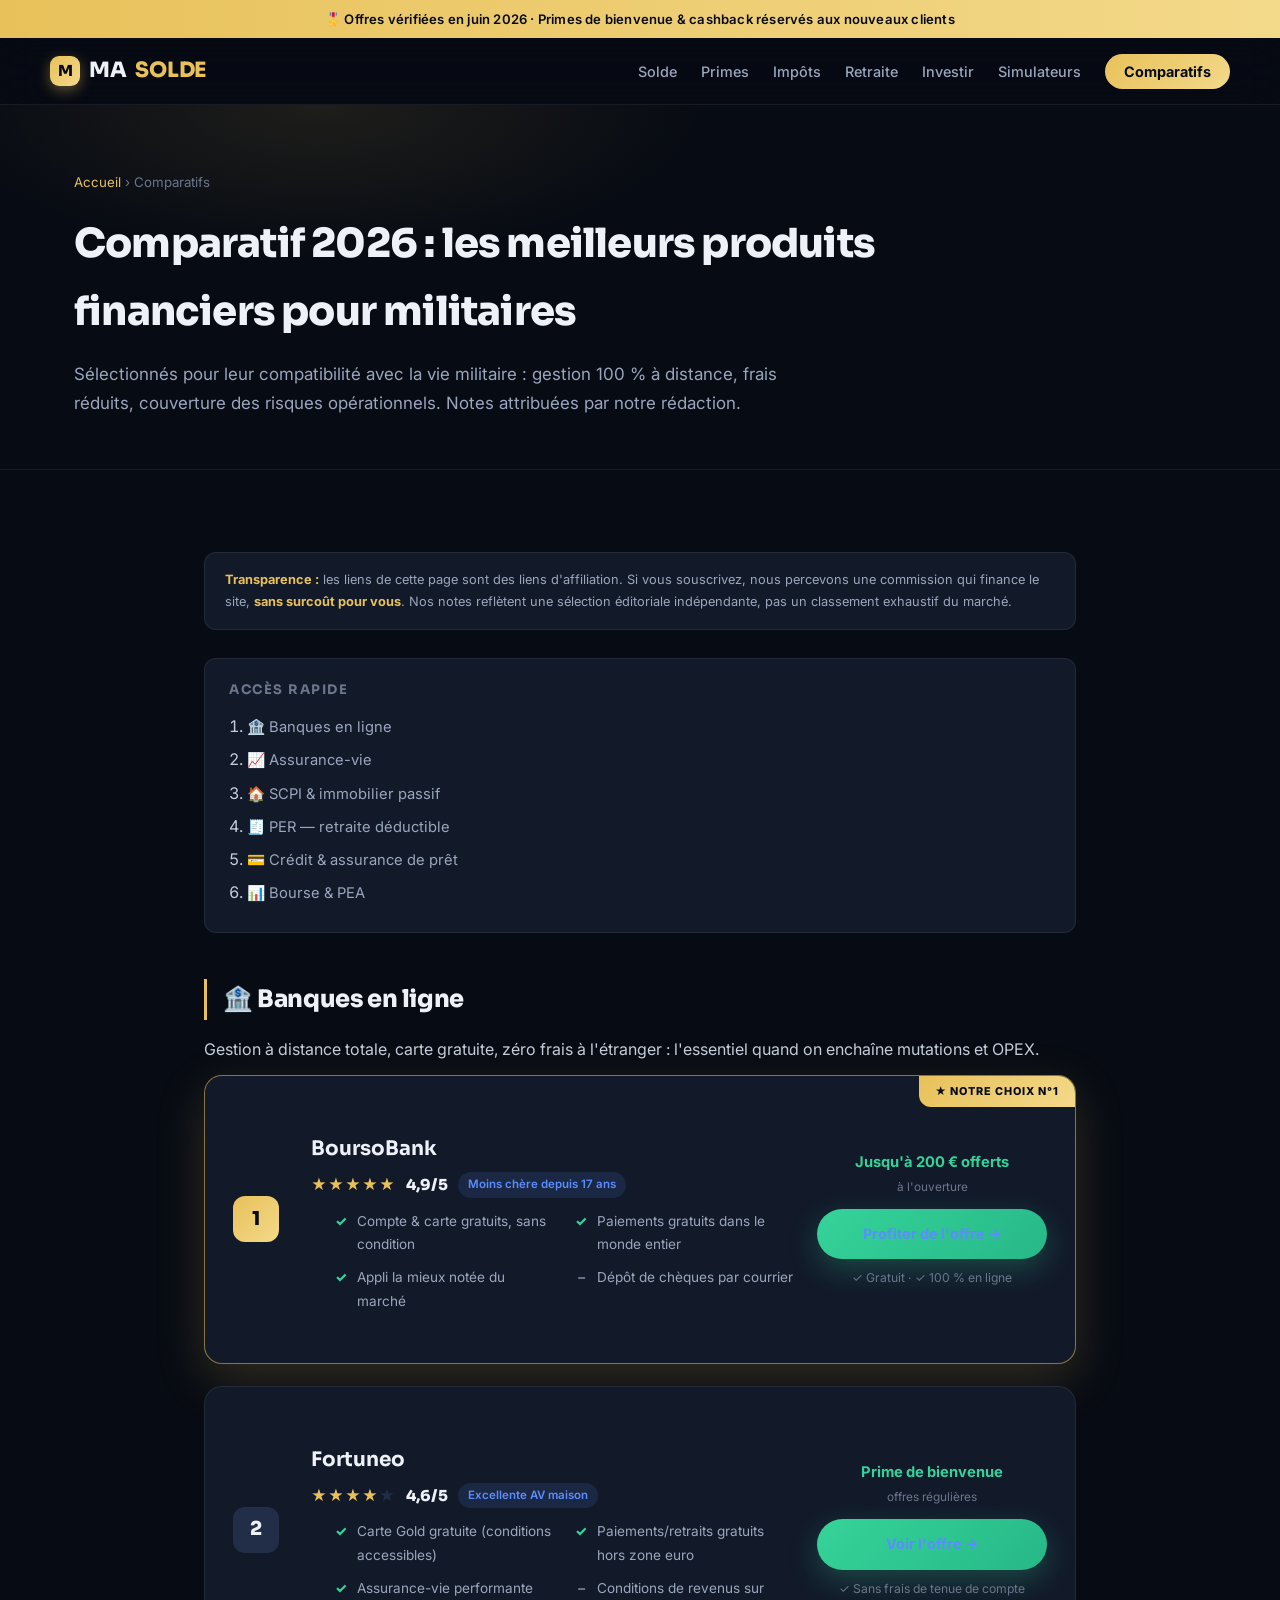
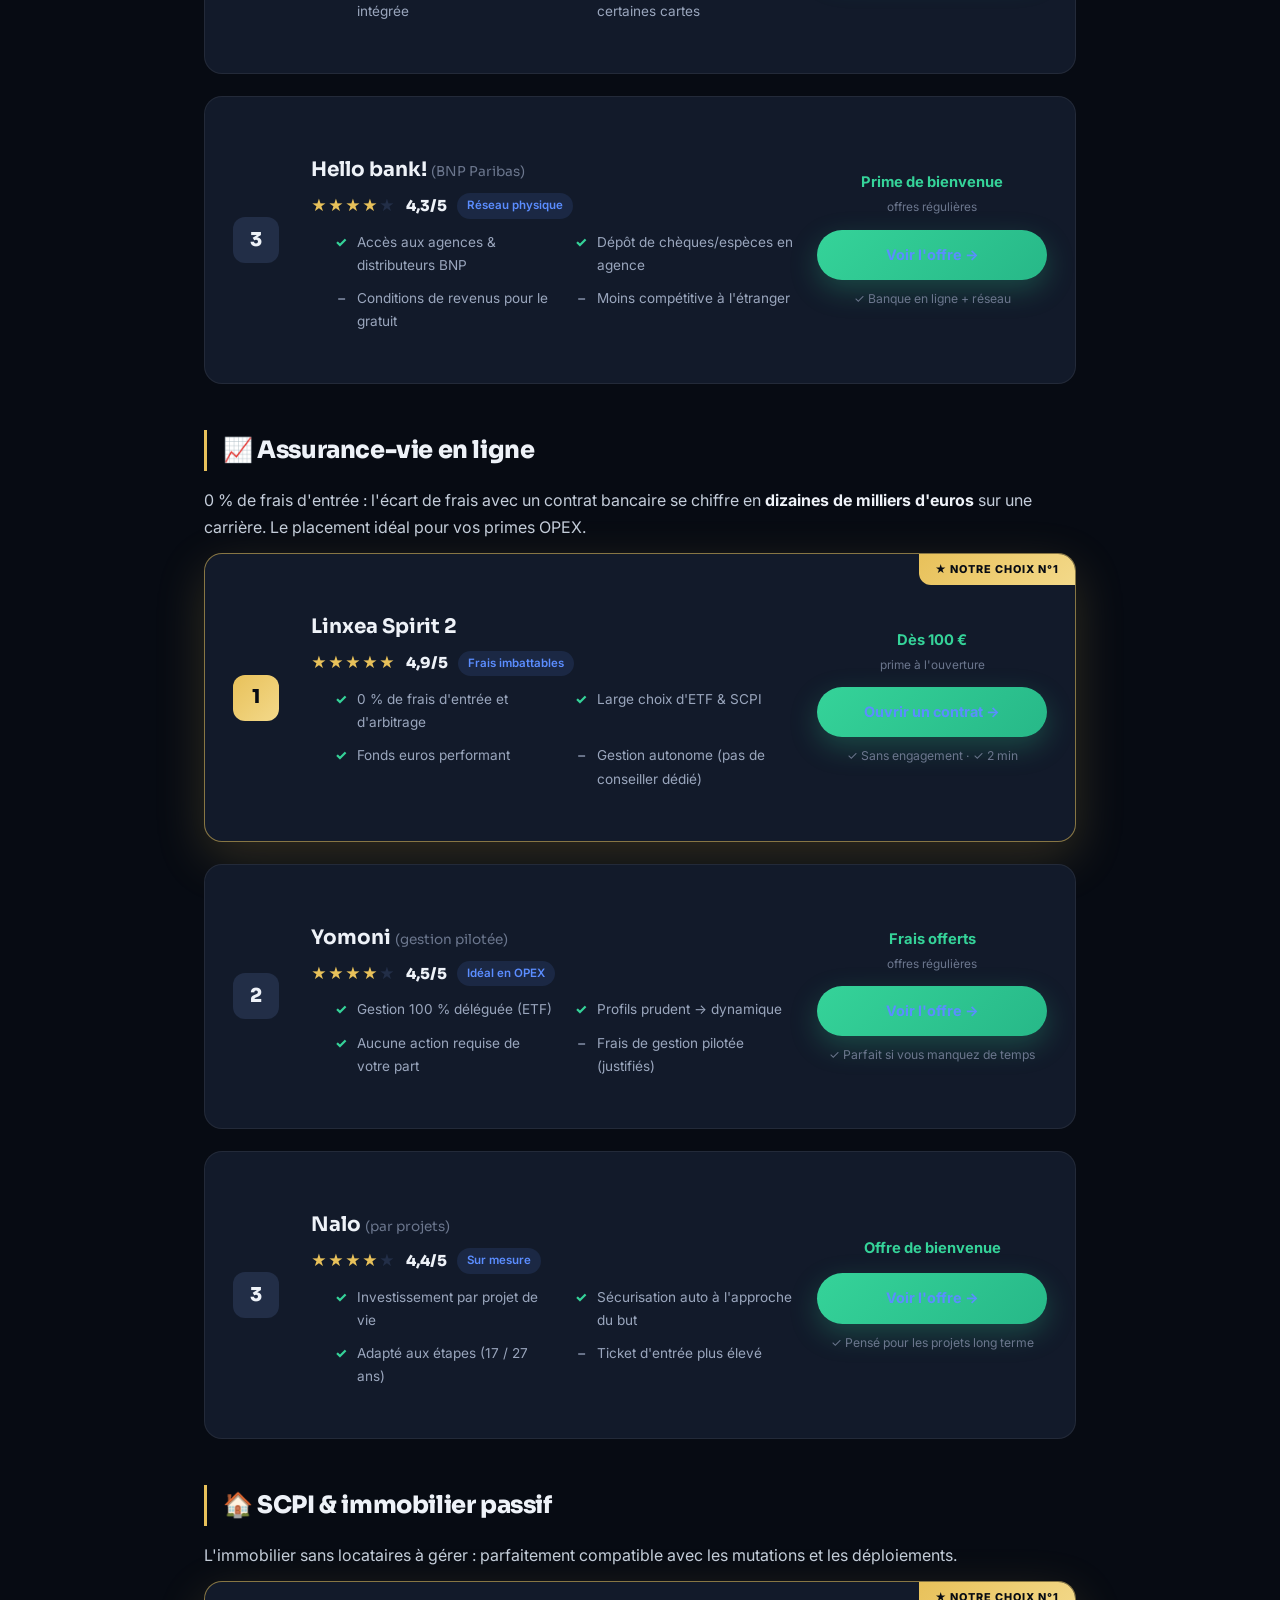
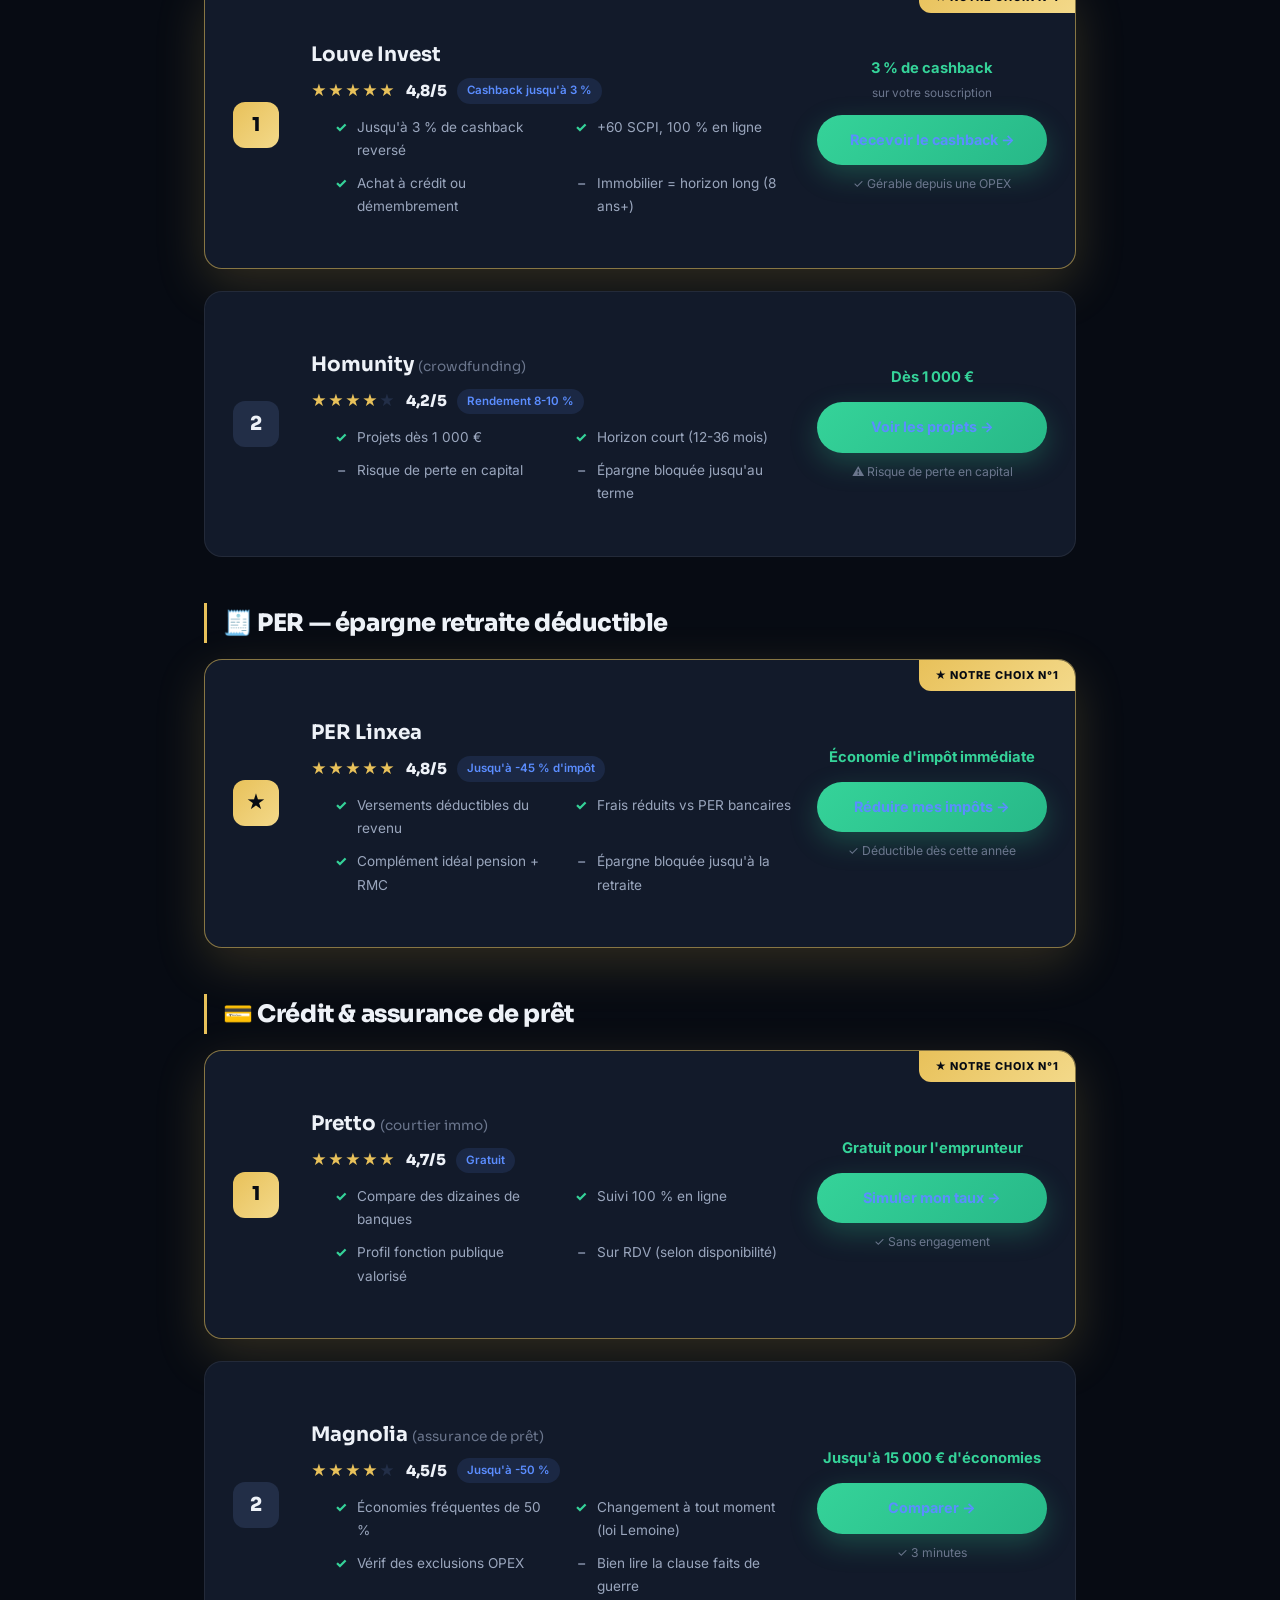
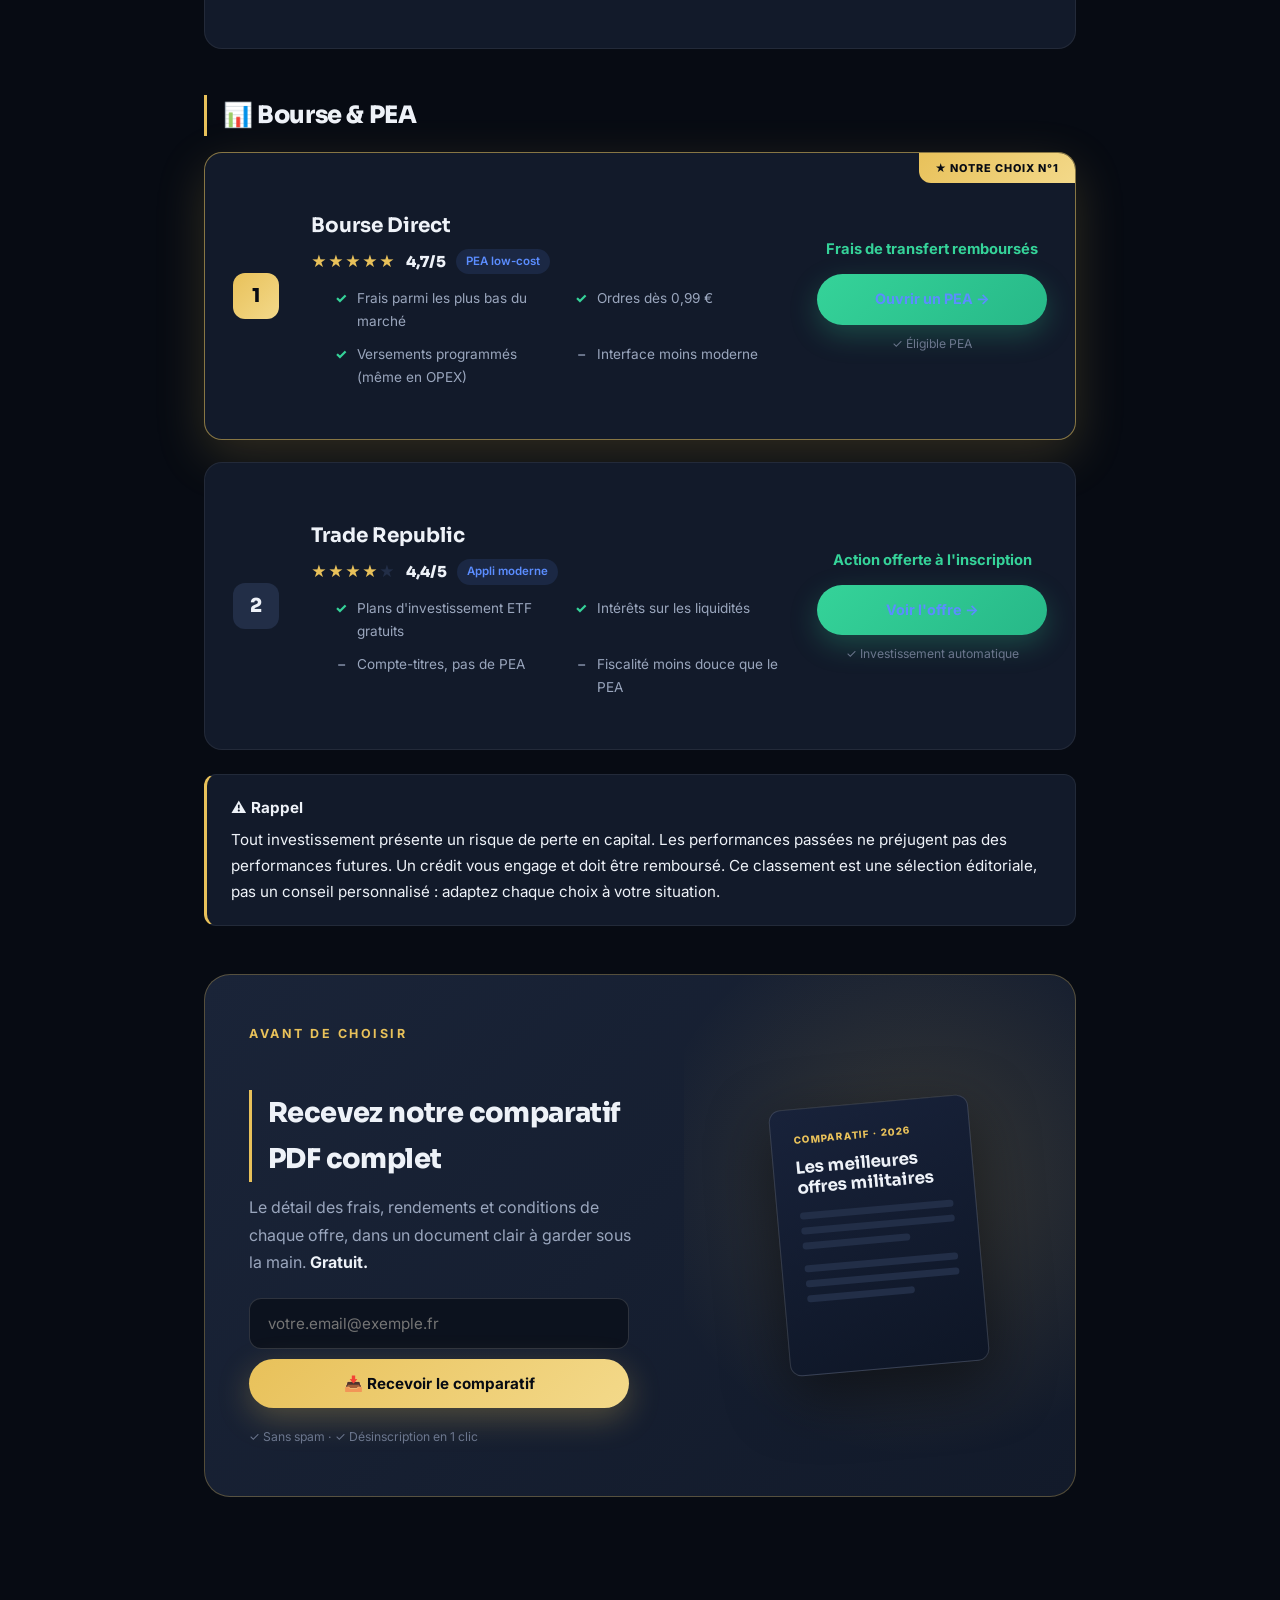
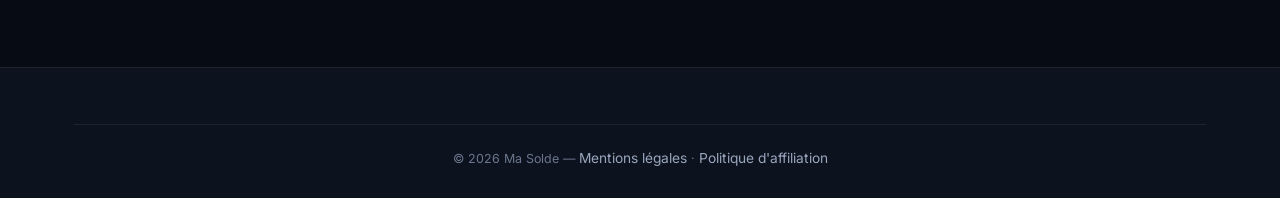
==== commit ae141f06: "Refonte premium "conversion" + rebranding Ma Solde / masolde.fr Design v3 axé conversion d'affiliati" ====
--- a/comparatifs.html
+++ b/comparatifs.html
@@ -3,22 +3,22 @@
 <head>
   <meta charset="UTF-8">
   <meta name="viewport" content="width=device-width, initial-scale=1.0">
-  <title>Comparatifs : banques, assurance-vie, SCPI, PER pour militaires | La Solde</title>
-  <meta name="description" content="Nos comparatifs pour militaires : meilleures banques en ligne, assurances-vie sans frais d'entrée, SCPI avec cashback, PER et courtiers bourse.">
+  <title>Comparatif 2026 : meilleures banques, assurance-vie, SCPI &amp; PER pour militaires | Ma Solde</title>
+  <meta name="description" content="Notre classement 2026 des meilleurs produits financiers pour militaires : banques en ligne, assurances-vie sans frais, SCPI avec cashback, PER et courtiers. Notes, avis et offres.">
   <link rel="stylesheet" href="assets/css/style.css">
 </head>
 <body data-root="">
+<div class="topbar">🎖️ Offres vérifiées en juin 2026 · Primes de bienvenue &amp; cashback réservés aux nouveaux clients</div>
 <header>
   <div class="container nav">
-    <a href="index.html" class="logo">LA <span>SOLDE</span></a>
+    <a href="index.html" class="logo"><span class="mark">M</span>MA <span>SOLDE</span></a>
     <button class="burger" aria-label="Menu">☰</button>
     <ul class="nav-links">
       <li><a href="guides/solde-militaire.html">Solde</a></li>
       <li><a href="guides/primes-indemnites.html">Primes</a></li>
       <li><a href="guides/impots-opex.html">Impôts</a></li>
       <li><a href="guides/retraite-militaire.html">Retraite</a></li>
-      <li><a href="guides/investir-immobilier.html">Immobilier</a></li>
-      <li><a href="guides/epargne-placements.html">Épargne</a></li>
+      <li><a href="guides/investir-immobilier.html">Investir</a></li>
       <li><a href="simulateurs.html">Simulateurs</a></li>
       <li><a href="comparatifs.html" class="nav-cta active">Comparatifs</a></li>
     </ul>
@@ -28,235 +28,353 @@
 <div class="article-header">
   <div class="container">
     <div class="breadcrumb"><a href="index.html">Accueil</a> › Comparatifs</div>
-    <h1>Nos comparatifs sélectionnés pour les militaires</h1>
-    <p>Les produits financiers que nous mettons en avant, choisis pour leur compatibilité avec la vie militaire : gestion 100 % à distance, frais réduits, couverture des risques opérationnels.</p>
+    <h1>Comparatif 2026 : les meilleurs produits financiers pour militaires</h1>
+    <p>Sélectionnés pour leur compatibilité avec la vie militaire : gestion 100 % à distance, frais réduits, couverture des risques opérationnels. Notes attribuées par notre rédaction.</p>
   </div>
 </div>
 
-<div class="article-body" style="max-width:900px;">
+<div class="article-body" style="max-width:920px;">
 
   <div class="disclosure">
-    <strong>Transparence :</strong> les liens de cette page sont des liens d'affiliation. Si vous souscrivez via ces liens, nous percevons une commission qui finance le site, sans surcoût pour vous. Ce classement reflète notre sélection éditoriale, pas un classement exhaustif du marché.
-  </div>
-
-  <h2>🏦 Banques en ligne</h2>
-  <p>Pour un militaire : gestion à distance totale, carte gratuite, zéro frais à l'étranger.</p>
-
-  <div class="compare-card">
-    <div>
-      <h3>BoursoBank</h3>
-      <ul class="features">
-        <li>Compte et carte gratuits, sans condition de revenus (offre Welcome)</li>
-        <li>Paiements gratuits partout dans le monde</li>
-        <li>Banque la moins chère de France depuis 17 ans</li>
-      </ul>
-    </div>
-    <div class="offer">
-      <span class="promo">Prime de bienvenue fréquente jusqu'à 150-200 €</span>
-      <a class="btn btn-cta" data-aff="boursobank" href="#">Voir l'offre →</a>
-    </div>
-  </div>
-
-  <div class="compare-card">
-    <div>
-      <h3>Fortuneo</h3>
-      <ul class="features">
-        <li>Carte Gold gratuite sous conditions de revenus accessibles</li>
-        <li>Paiements et retraits gratuits hors zone euro</li>
-        <li>Excellente assurance-vie maison en complément</li>
-      </ul>
-    </div>
-    <div class="offer">
-      <span class="promo">Prime de bienvenue régulière</span>
-      <a class="btn btn-cta" data-aff="fortuneo" href="#">Voir l'offre →</a>
-    </div>
-  </div>
-
-  <div class="compare-card">
-    <div>
-      <h3>Hello bank! (BNP Paribas)</h3>
-      <ul class="features">
-        <li>Accès au réseau et aux distributeurs BNP Paribas</li>
-        <li>Application complète, dépôt de chèques en agence</li>
-        <li>Bon compromis banque en ligne / réseau physique</li>
-      </ul>
-    </div>
-    <div class="offer">
-      <span class="promo">Prime de bienvenue régulière</span>
-      <a class="btn btn-cta" data-aff="hellobank" href="#">Voir l'offre →</a>
-    </div>
-  </div>
-
-  <h2>📈 Assurance-vie en ligne</h2>
-  <p>0 % de frais d'entrée, frais de gestion réduits : l'écart de frais avec les contrats bancaires classiques se chiffre en dizaines de milliers d'euros sur une carrière.</p>
-
-  <div class="compare-card">
-    <div>
-      <h3>Linxea (Spirit 2 / Avenir 2)</h3>
-      <ul class="features">
-        <li>0 % de frais d'entrée et d'arbitrage</li>
-        <li>Large choix d'ETF, SCPI et fonds euros performants</li>
-        <li>Contrats régulièrement primés par la presse financière</li>
-      </ul>
-    </div>
-    <div class="offer">
-      <span class="promo">Prime à l'ouverture régulière</span>
-      <a class="btn btn-cta" data-aff="linxea" href="#">Voir l'offre →</a>
-    </div>
-  </div>
-
-  <div class="compare-card">
-    <div>
-      <h3>Yomoni (gestion pilotée)</h3>
-      <ul class="features">
-        <li>Gestion 100 % déléguée à base d'ETF — idéal pendant les OPEX</li>
-        <li>Profils de risque du prudent au dynamique</li>
-        <li>Frais tout compris parmi les plus bas de la gestion pilotée</li>
-      </ul>
-    </div>
-    <div class="offer">
-      <span class="promo">Frais offerts à l'ouverture (offres régulières)</span>
-      <a class="btn btn-cta" data-aff="yomoni" href="#">Voir l'offre →</a>
-    </div>
-  </div>
-
-  <div class="compare-card">
-    <div>
-      <h3>Nalo (gestion sur mesure)</h3>
-      <ul class="features">
-        <li>Investissement par projets (retraite, immobilier, études des enfants)</li>
-        <li>Sécurisation progressive automatique à l'approche de l'objectif</li>
-        <li>Adapté à une carrière militaire à étapes (17 ans, 27 ans…)</li>
-      </ul>
-    </div>
-    <div class="offer">
-      <span class="promo">Offre de bienvenue régulière</span>
-      <a class="btn btn-cta" data-aff="nalo" href="#">Voir l'offre →</a>
-    </div>
-  </div>
-
-  <h2>🏠 SCPI &amp; immobilier passif</h2>
-  <p>L'immobilier sans locataires à gérer : compatible mutations et déploiements.</p>
-
-  <div class="compare-card">
-    <div>
-      <h3>Louve Invest</h3>
-      <ul class="features">
-        <li>Jusqu'à 3 % de cashback sur vos souscriptions SCPI</li>
-        <li>Plateforme 100 % en ligne, plus de 60 SCPI référencées</li>
-        <li>Souscription possible à crédit ou en démembrement</li>
-      </ul>
-    </div>
-    <div class="offer">
-      <span class="promo">Cashback jusqu'à 3 %</span>
-      <a class="btn btn-cta" data-aff="louveinvest" href="#">Voir l'offre →</a>
-    </div>
-  </div>
-
-  <div class="compare-card">
-    <div>
-      <h3>Homunity (crowdfunding immobilier)</h3>
-      <ul class="features">
-        <li>Projets immobiliers à partir de 1 000 €</li>
-        <li>Rendements cibles 8-10 % (risque de perte en capital)</li>
-        <li>Horizon court (12-36 mois) — utile entre deux projets</li>
-      </ul>
-    </div>
-    <div class="offer">
-      <span class="promo">Dès 1 000 €</span>
-      <a class="btn btn-cta" data-aff="homunity" href="#">Voir l'offre →</a>
-    </div>
-  </div>
-
-  <h2>🧾 PER — épargne retraite déductible</h2>
-  <div class="compare-card">
-    <div>
-      <h3>PER Linxea / PER Yomoni</h3>
-      <ul class="features">
-        <li>Versements déductibles du revenu imposable</li>
-        <li>Frais réduits vs PER bancaires classiques</li>
-        <li>Complément idéal de la pension militaire et de la RMC</li>
-      </ul>
-    </div>
-    <div class="offer">
-      <span class="promo">Jusqu'à 30-45 % d'impôt économisé sur les versements</span>
-      <a class="btn btn-cta" data-aff="per_linxea" href="#">Comparer les PER →</a>
-    </div>
-  </div>
-
-  <h2>💳 Crédit &amp; assurance emprunteur</h2>
-  <div class="compare-card">
-    <div>
-      <h3>Pretto (courtier immobilier en ligne)</h3>
-      <ul class="features">
-        <li>Comparaison de dizaines de banques, gratuit pour l'emprunteur</li>
-        <li>Suivi 100 % en ligne — compatible avec vos contraintes horaires</li>
-        <li>Profil fonction publique bien valorisé</li>
-      </ul>
-    </div>
-    <div class="offer">
-      <span class="promo">Gratuit</span>
-      <a class="btn btn-cta" data-aff="pretto" href="#">Simuler mon taux →</a>
-    </div>
-  </div>
-
-  <div class="compare-card">
-    <div>
-      <h3>Magnolia (assurance emprunteur)</h3>
-      <ul class="features">
-        <li>Comparateur d'assurances de prêt — économies fréquentes de 50 %</li>
-        <li>Changement possible à tout moment (loi Lemoine)</li>
-        <li>Vérifiez la couverture des risques opérationnels avant de signer</li>
-      </ul>
-    </div>
-    <div class="offer">
-      <span class="promo">Jusqu'à 15 000 € d'économies</span>
-      <a class="btn btn-cta" data-aff="magnolia" href="#">Comparer →</a>
-    </div>
-  </div>
-
-  <h2>📊 Bourse &amp; PEA</h2>
-  <div class="compare-card">
-    <div>
-      <h3>Bourse Direct</h3>
-      <ul class="features">
-        <li>PEA aux frais parmi les plus bas du marché</li>
-        <li>Ordres dès 0,99 €, large choix d'ETF</li>
-        <li>Versements programmés pour investir même en OPEX</li>
-      </ul>
-    </div>
-    <div class="offer">
-      <span class="promo">Frais de transfert remboursés</span>
-      <a class="btn btn-cta" data-aff="bourse_direct" href="#">Voir l'offre →</a>
-    </div>
-  </div>
-
-  <div class="compare-card">
-    <div>
-      <h3>Trade Republic</h3>
-      <ul class="features">
-        <li>Plans d'investissement programmés gratuits sur ETF</li>
-        <li>Intérêts sur les liquidités non investies</li>
-        <li>Application simple — attention : compte-titres, pas de PEA</li>
-      </ul>
-    </div>
-    <div class="offer">
-      <span class="promo">Actions gratuites à l'inscription (offres régulières)</span>
-      <a class="btn btn-cta" data-aff="trade_republic" href="#">Voir l'offre →</a>
+    <strong>Transparence :</strong> les liens de cette page sont des liens d'affiliation. Si vous souscrivez, nous percevons une commission qui finance le site, <strong>sans surcoût pour vous</strong>. Nos notes reflètent une sélection éditoriale indépendante, pas un classement exhaustif du marché.
+  </div>
+
+  <div class="toc">
+    <h4>Accès rapide</h4>
+    <ol>
+      <li><a href="#banques">🏦 Banques en ligne</a></li>
+      <li><a href="#av">📈 Assurance-vie</a></li>
+      <li><a href="#scpi">🏠 SCPI &amp; immobilier passif</a></li>
+      <li><a href="#per">🧾 PER — retraite déductible</a></li>
+      <li><a href="#credit">💳 Crédit &amp; assurance de prêt</a></li>
+      <li><a href="#bourse">📊 Bourse &amp; PEA</a></li>
+    </ol>
+  </div>
+
+  <h2 id="banques">🏦 Banques en ligne</h2>
+  <p>Gestion à distance totale, carte gratuite, zéro frais à l'étranger : l'essentiel quand on enchaîne mutations et OPEX.</p>
+
+  <div class="rank-card featured">
+    <div class="rank-inner">
+      <div class="rank-badge">1</div>
+      <div class="rank-main">
+        <h3>BoursoBank</h3>
+        <div class="rank-meta"><span class="stars">★★★★★</span> <span class="rating-num">4,9/5</span> <span class="pill">Moins chère depuis 17 ans</span></div>
+        <ul class="proscons">
+          <li class="pro">Compte &amp; carte gratuits, sans condition</li>
+          <li class="pro">Paiements gratuits dans le monde entier</li>
+          <li class="pro">Appli la mieux notée du marché</li>
+          <li class="con">Dépôt de chèques par courrier</li>
+        </ul>
+      </div>
+      <div class="rank-action">
+        <span class="promo">Jusqu'à 200 € offerts<small>à l'ouverture</small></span>
+        <a class="btn btn-cta btn-block" data-aff="boursobank" href="#">Profiter de l'offre →</a>
+        <span class="micro">✓ Gratuit · ✓ 100 % en ligne</span>
+      </div>
+    </div>
+  </div>
+
+  <div class="rank-card">
+    <div class="rank-inner">
+      <div class="rank-badge">2</div>
+      <div class="rank-main">
+        <h3>Fortuneo</h3>
+        <div class="rank-meta"><span class="stars">★★★★<span class="empty">★</span></span> <span class="rating-num">4,6/5</span> <span class="pill">Excellente AV maison</span></div>
+        <ul class="proscons">
+          <li class="pro">Carte Gold gratuite (conditions accessibles)</li>
+          <li class="pro">Paiements/retraits gratuits hors zone euro</li>
+          <li class="pro">Assurance-vie performante intégrée</li>
+          <li class="con">Conditions de revenus sur certaines cartes</li>
+        </ul>
+      </div>
+      <div class="rank-action">
+        <span class="promo">Prime de bienvenue<small>offres régulières</small></span>
+        <a class="btn btn-cta btn-block" data-aff="fortuneo" href="#">Voir l'offre →</a>
+        <span class="micro">✓ Sans frais de tenue de compte</span>
+      </div>
+    </div>
+  </div>
+
+  <div class="rank-card">
+    <div class="rank-inner">
+      <div class="rank-badge">3</div>
+      <div class="rank-main">
+        <h3>Hello bank! <span style="font-weight:400;color:var(--muted-2);font-size:0.85rem">(BNP Paribas)</span></h3>
+        <div class="rank-meta"><span class="stars">★★★★<span class="empty">★</span></span> <span class="rating-num">4,3/5</span> <span class="pill">Réseau physique</span></div>
+        <ul class="proscons">
+          <li class="pro">Accès aux agences &amp; distributeurs BNP</li>
+          <li class="pro">Dépôt de chèques/espèces en agence</li>
+          <li class="con">Conditions de revenus pour le gratuit</li>
+          <li class="con">Moins compétitive à l'étranger</li>
+        </ul>
+      </div>
+      <div class="rank-action">
+        <span class="promo">Prime de bienvenue<small>offres régulières</small></span>
+        <a class="btn btn-cta btn-block" data-aff="hellobank" href="#">Voir l'offre →</a>
+        <span class="micro">✓ Banque en ligne + réseau</span>
+      </div>
+    </div>
+  </div>
+
+  <h2 id="av">📈 Assurance-vie en ligne</h2>
+  <p>0 % de frais d'entrée : l'écart de frais avec un contrat bancaire se chiffre en <strong>dizaines de milliers d'euros</strong> sur une carrière. Le placement idéal pour vos primes OPEX.</p>
+
+  <div class="rank-card featured">
+    <div class="rank-inner">
+      <div class="rank-badge">1</div>
+      <div class="rank-main">
+        <h3>Linxea Spirit 2</h3>
+        <div class="rank-meta"><span class="stars">★★★★★</span> <span class="rating-num">4,9/5</span> <span class="pill">Frais imbattables</span></div>
+        <ul class="proscons">
+          <li class="pro">0 % de frais d'entrée et d'arbitrage</li>
+          <li class="pro">Large choix d'ETF &amp; SCPI</li>
+          <li class="pro">Fonds euros performant</li>
+          <li class="con">Gestion autonome (pas de conseiller dédié)</li>
+        </ul>
+      </div>
+      <div class="rank-action">
+        <span class="promo">Dès 100 €<small>prime à l'ouverture</small></span>
+        <a class="btn btn-cta btn-block" data-aff="linxea" href="#">Ouvrir un contrat →</a>
+        <span class="micro">✓ Sans engagement · ✓ 2 min</span>
+      </div>
+    </div>
+  </div>
+
+  <div class="rank-card">
+    <div class="rank-inner">
+      <div class="rank-badge">2</div>
+      <div class="rank-main">
+        <h3>Yomoni <span style="font-weight:400;color:var(--muted-2);font-size:0.85rem">(gestion pilotée)</span></h3>
+        <div class="rank-meta"><span class="stars">★★★★<span class="empty">★</span></span> <span class="rating-num">4,5/5</span> <span class="pill">Idéal en OPEX</span></div>
+        <ul class="proscons">
+          <li class="pro">Gestion 100 % déléguée (ETF)</li>
+          <li class="pro">Profils prudent → dynamique</li>
+          <li class="pro">Aucune action requise de votre part</li>
+          <li class="con">Frais de gestion pilotée (justifiés)</li>
+        </ul>
+      </div>
+      <div class="rank-action">
+        <span class="promo">Frais offerts<small>offres régulières</small></span>
+        <a class="btn btn-cta btn-block" data-aff="yomoni" href="#">Voir l'offre →</a>
+        <span class="micro">✓ Parfait si vous manquez de temps</span>
+      </div>
+    </div>
+  </div>
+
+  <div class="rank-card">
+    <div class="rank-inner">
+      <div class="rank-badge">3</div>
+      <div class="rank-main">
+        <h3>Nalo <span style="font-weight:400;color:var(--muted-2);font-size:0.85rem">(par projets)</span></h3>
+        <div class="rank-meta"><span class="stars">★★★★<span class="empty">★</span></span> <span class="rating-num">4,4/5</span> <span class="pill">Sur mesure</span></div>
+        <ul class="proscons">
+          <li class="pro">Investissement par projet de vie</li>
+          <li class="pro">Sécurisation auto à l'approche du but</li>
+          <li class="pro">Adapté aux étapes (17 / 27 ans)</li>
+          <li class="con">Ticket d'entrée plus élevé</li>
+        </ul>
+      </div>
+      <div class="rank-action">
+        <span class="promo">Offre de bienvenue</span>
+        <a class="btn btn-cta btn-block" data-aff="nalo" href="#">Voir l'offre →</a>
+        <span class="micro">✓ Pensé pour les projets long terme</span>
+      </div>
+    </div>
+  </div>
+
+  <h2 id="scpi">🏠 SCPI &amp; immobilier passif</h2>
+  <p>L'immobilier sans locataires à gérer : parfaitement compatible avec les mutations et les déploiements.</p>
+
+  <div class="rank-card featured">
+    <div class="rank-inner">
+      <div class="rank-badge">1</div>
+      <div class="rank-main">
+        <h3>Louve Invest</h3>
+        <div class="rank-meta"><span class="stars">★★★★★</span> <span class="rating-num">4,8/5</span> <span class="pill">Cashback jusqu'à 3 %</span></div>
+        <ul class="proscons">
+          <li class="pro">Jusqu'à 3 % de cashback reversé</li>
+          <li class="pro">+60 SCPI, 100 % en ligne</li>
+          <li class="pro">Achat à crédit ou démembrement</li>
+          <li class="con">Immobilier = horizon long (8 ans+)</li>
+        </ul>
+      </div>
+      <div class="rank-action">
+        <span class="promo">3 % de cashback<small>sur votre souscription</small></span>
+        <a class="btn btn-cta btn-block" data-aff="louveinvest" href="#">Recevoir le cashback →</a>
+        <span class="micro">✓ Gérable depuis une OPEX</span>
+      </div>
+    </div>
+  </div>
+
+  <div class="rank-card">
+    <div class="rank-inner">
+      <div class="rank-badge">2</div>
+      <div class="rank-main">
+        <h3>Homunity <span style="font-weight:400;color:var(--muted-2);font-size:0.85rem">(crowdfunding)</span></h3>
+        <div class="rank-meta"><span class="stars">★★★★<span class="empty">★</span></span> <span class="rating-num">4,2/5</span> <span class="pill">Rendement 8-10 %</span></div>
+        <ul class="proscons">
+          <li class="pro">Projets dès 1 000 €</li>
+          <li class="pro">Horizon court (12-36 mois)</li>
+          <li class="con">Risque de perte en capital</li>
+          <li class="con">Épargne bloquée jusqu'au terme</li>
+        </ul>
+      </div>
+      <div class="rank-action">
+        <span class="promo">Dès 1 000 €</span>
+        <a class="btn btn-cta btn-block" data-aff="homunity" href="#">Voir les projets →</a>
+        <span class="micro">⚠ Risque de perte en capital</span>
+      </div>
+    </div>
+  </div>
+
+  <h2 id="per">🧾 PER — épargne retraite déductible</h2>
+  <div class="rank-card featured">
+    <div class="rank-inner">
+      <div class="rank-badge">★</div>
+      <div class="rank-main">
+        <h3>PER Linxea</h3>
+        <div class="rank-meta"><span class="stars">★★★★★</span> <span class="rating-num">4,8/5</span> <span class="pill">Jusqu'à -45 % d'impôt</span></div>
+        <ul class="proscons">
+          <li class="pro">Versements déductibles du revenu</li>
+          <li class="pro">Frais réduits vs PER bancaires</li>
+          <li class="pro">Complément idéal pension + RMC</li>
+          <li class="con">Épargne bloquée jusqu'à la retraite</li>
+        </ul>
+      </div>
+      <div class="rank-action">
+        <span class="promo">Économie d'impôt immédiate</span>
+        <a class="btn btn-cta btn-block" data-aff="per_linxea" href="#">Réduire mes impôts →</a>
+        <span class="micro">✓ Déductible dès cette année</span>
+      </div>
+    </div>
+  </div>
+
+  <h2 id="credit">💳 Crédit &amp; assurance de prêt</h2>
+  <div class="rank-card featured">
+    <div class="rank-inner">
+      <div class="rank-badge">1</div>
+      <div class="rank-main">
+        <h3>Pretto <span style="font-weight:400;color:var(--muted-2);font-size:0.85rem">(courtier immo)</span></h3>
+        <div class="rank-meta"><span class="stars">★★★★★</span> <span class="rating-num">4,7/5</span> <span class="pill">Gratuit</span></div>
+        <ul class="proscons">
+          <li class="pro">Compare des dizaines de banques</li>
+          <li class="pro">Suivi 100 % en ligne</li>
+          <li class="pro">Profil fonction publique valorisé</li>
+          <li class="con">Sur RDV (selon disponibilité)</li>
+        </ul>
+      </div>
+      <div class="rank-action">
+        <span class="promo">Gratuit pour l'emprunteur</span>
+        <a class="btn btn-cta btn-block" data-aff="pretto" href="#">Simuler mon taux →</a>
+        <span class="micro">✓ Sans engagement</span>
+      </div>
+    </div>
+  </div>
+
+  <div class="rank-card">
+    <div class="rank-inner">
+      <div class="rank-badge">2</div>
+      <div class="rank-main">
+        <h3>Magnolia <span style="font-weight:400;color:var(--muted-2);font-size:0.85rem">(assurance de prêt)</span></h3>
+        <div class="rank-meta"><span class="stars">★★★★<span class="empty">★</span></span> <span class="rating-num">4,5/5</span> <span class="pill">Jusqu'à -50 %</span></div>
+        <ul class="proscons">
+          <li class="pro">Économies fréquentes de 50 %</li>
+          <li class="pro">Changement à tout moment (loi Lemoine)</li>
+          <li class="pro">Vérif des exclusions OPEX</li>
+          <li class="con">Bien lire la clause faits de guerre</li>
+        </ul>
+      </div>
+      <div class="rank-action">
+        <span class="promo">Jusqu'à 15 000 € d'économies</span>
+        <a class="btn btn-cta btn-block" data-aff="magnolia" href="#">Comparer →</a>
+        <span class="micro">✓ 3 minutes</span>
+      </div>
+    </div>
+  </div>
+
+  <h2 id="bourse">📊 Bourse &amp; PEA</h2>
+  <div class="rank-card featured">
+    <div class="rank-inner">
+      <div class="rank-badge">1</div>
+      <div class="rank-main">
+        <h3>Bourse Direct</h3>
+        <div class="rank-meta"><span class="stars">★★★★★</span> <span class="rating-num">4,7/5</span> <span class="pill">PEA low-cost</span></div>
+        <ul class="proscons">
+          <li class="pro">Frais parmi les plus bas du marché</li>
+          <li class="pro">Ordres dès 0,99 €</li>
+          <li class="pro">Versements programmés (même en OPEX)</li>
+          <li class="con">Interface moins moderne</li>
+        </ul>
+      </div>
+      <div class="rank-action">
+        <span class="promo">Frais de transfert remboursés</span>
+        <a class="btn btn-cta btn-block" data-aff="bourse_direct" href="#">Ouvrir un PEA →</a>
+        <span class="micro">✓ Éligible PEA</span>
+      </div>
+    </div>
+  </div>
+
+  <div class="rank-card">
+    <div class="rank-inner">
+      <div class="rank-badge">2</div>
+      <div class="rank-main">
+        <h3>Trade Republic</h3>
+        <div class="rank-meta"><span class="stars">★★★★<span class="empty">★</span></span> <span class="rating-num">4,4/5</span> <span class="pill">Appli moderne</span></div>
+        <ul class="proscons">
+          <li class="pro">Plans d'investissement ETF gratuits</li>
+          <li class="pro">Intérêts sur les liquidités</li>
+          <li class="con">Compte-titres, pas de PEA</li>
+          <li class="con">Fiscalité moins douce que le PEA</li>
+        </ul>
+      </div>
+      <div class="rank-action">
+        <span class="promo">Action offerte à l'inscription</span>
+        <a class="btn btn-cta btn-block" data-aff="trade_republic" href="#">Voir l'offre →</a>
+        <span class="micro">✓ Investissement automatique</span>
+      </div>
     </div>
   </div>
 
   <div class="callout callout-warn">
     <strong>⚠️ Rappel</strong>
-    Tout investissement présente un risque de perte en capital. Les performances passées ne préjugent pas des performances futures. Un crédit vous engage et doit être remboursé. Ces fiches sont une sélection éditoriale, pas un conseil personnalisé : adaptez tout choix à votre situation.
-  </div>
+    Tout investissement présente un risque de perte en capital. Les performances passées ne préjugent pas des performances futures. Un crédit vous engage et doit être remboursé. Ce classement est une sélection éditoriale, pas un conseil personnalisé : adaptez chaque choix à votre situation.
+  </div>
+
+  <div class="lead reveal" style="margin-top:48px">
+    <div class="lead-text">
+      <span class="section-tag">Avant de choisir</span>
+      <h2>Recevez notre comparatif PDF complet</h2>
+      <p>Le détail des frais, rendements et conditions de chaque offre, dans un document clair à garder sous la main. <strong>Gratuit.</strong></p>
+      <form action="#" method="post" onsubmit="alert('Connectez ce formulaire à votre outil emailing (voir MONETISATION.md)'); return false;">
+        <input type="email" name="email" placeholder="votre.email@exemple.fr" required>
+        <button type="submit" class="btn btn-primary btn-block">📥 Recevoir le comparatif</button>
+        <span class="micro">✓ Sans spam · ✓ Désinscription en 1 clic</span>
+      </form>
+    </div>
+    <div class="lead-visual">
+      <div class="lead-doc">
+        <div class="ld-badge">COMPARATIF · 2026</div>
+        <h5>Les meilleures offres militaires</h5>
+        <div class="ld-line"></div><div class="ld-line"></div><div class="ld-line s"></div>
+        <div class="ld-line" style="margin-top:16px"></div><div class="ld-line"></div><div class="ld-line s"></div>
+      </div>
+    </div>
+  </div>
+
 </div>
 
 <footer>
   <div class="container">
-    <div class="footer-bottom">© 2026 La Solde — <a href="mentions-legales.html">Mentions légales</a> · <a href="mentions-legales.html#affiliation">Politique d'affiliation</a></div>
+    <div class="footer-bottom">© 2026 Ma Solde — <a href="mentions-legales.html">Mentions légales</a> · <a href="mentions-legales.html#affiliation">Politique d'affiliation</a></div>
   </div>
 </footer>
+
+<div class="sticky-cta" id="stickyCta">
+  <div class="sc-text">🏆 Notre choix n°1 assurance-vie<small>0 % de frais · dès 100 €</small></div>
+  <a href="#av" class="btn btn-cta">Voir →</a>
+</div>
+
 <script src="assets/js/affiliates.js"></script>
 <script src="assets/js/main.js"></script>
 </body>
--- a/assets/css/style.css
+++ b/assets/css/style.css
@@ -1,254 +1,272 @@
-/* La Solde — design system v2 (moderne) */
-@import url('https://fonts.googleapis.com/css2?family=Inter:wght@400;500;600;700;800;900&family=Space+Grotesk:wght@500;600;700&display=swap');
+/* ===================================================================
+   MA SOLDE — Design system v3 "premium conversion"
+   =================================================================== */
+@import url('https://fonts.googleapis.com/css2?family=Inter:wght@400;500;600;700;800;900&family=Sora:wght@500;600;700;800&display=swap');
 
 :root {
-  --bg: #0a0e17;
-  --bg-soft: #0f1522;
-  --surface: #151d2e;
-  --surface-2: #1c2840;
-  --border: rgba(255,255,255,0.08);
-  --text: #e8ecf3;
-  --muted: #94a0b8;
-  --accent: #d4af37;
-  --accent-soft: rgba(212,175,55,0.12);
-  --accent-2: #4f8cff;
-  --green: #34d399;
-  --radius: 16px;
-  --radius-sm: 10px;
-  --shadow: 0 10px 40px rgba(0,0,0,0.45);
+  --bg: #070b13;
+  --bg-soft: #0c121e;
+  --surface: #121a2a;
+  --surface-2: #1a2438;
+  --surface-3: #222e47;
+  --border: rgba(255,255,255,0.07);
+  --border-strong: rgba(255,255,255,0.14);
+  --text: #eef2f8;
+  --muted: #9aa6bd;
+  --muted-2: #6b768d;
+  --gold: #e8c15a;
+  --gold-2: #f3d98a;
+  --gold-soft: rgba(232,193,90,0.12);
+  --blue: #5b8dff;
+  --blue-soft: rgba(91,141,255,0.12);
+  --green: #35d399;
+  --green-soft: rgba(53,211,153,0.12);
+  --red: #ff6b6b;
+  --radius: 18px;
+  --radius-sm: 12px;
+  --radius-lg: 26px;
+  --shadow: 0 20px 60px rgba(0,0,0,0.5);
+  --shadow-gold: 0 16px 50px rgba(232,193,90,0.18);
   --font: 'Inter', system-ui, sans-serif;
-  --font-display: 'Space Grotesk', 'Inter', sans-serif;
+  --font-display: 'Sora', 'Inter', sans-serif;
+  --maxw: 1180px;
 }
 
 * { margin: 0; padding: 0; box-sizing: border-box; }
 html { scroll-behavior: smooth; }
-body { font-family: var(--font); background: var(--bg); color: var(--text); line-height: 1.7; -webkit-font-smoothing: antialiased; }
-.container { max-width: 1140px; margin: 0 auto; padding: 0 24px; }
+body { font-family: var(--font); background: var(--bg); color: var(--text); line-height: 1.7; -webkit-font-smoothing: antialiased; overflow-x: hidden; }
+body::selection, ::selection { background: var(--gold); color: #070b13; }
+.container { max-width: var(--maxw); margin: 0 auto; padding: 0 24px; }
+img { max-width: 100%; }
+a { color: inherit; }
+
+/* ---------- Topbar promo ---------- */
+.topbar {
+  background: linear-gradient(90deg, var(--gold), var(--gold-2));
+  color: #070b13; text-align: center; font-size: 0.82rem; font-weight: 600;
+  padding: 8px 16px; letter-spacing: 0.2px;
+}
+.topbar a { text-decoration: underline; font-weight: 800; }
 
 /* ---------- Header ---------- */
-header {
-  position: sticky; top: 0; z-index: 200;
-  background: rgba(10,14,23,0.75);
-  backdrop-filter: blur(16px);
-  -webkit-backdrop-filter: blur(16px);
-  border-bottom: 1px solid var(--border);
-}
-.nav { display: flex; align-items: center; justify-content: space-between; padding: 16px 0; }
-.logo { font-family: var(--font-display); color: var(--text); font-size: 1.35rem; font-weight: 700; text-decoration: none; letter-spacing: 0.5px; }
-.logo span { color: var(--accent); }
-.nav-links { display: flex; gap: 26px; list-style: none; align-items: center; }
+header { position: sticky; top: 0; z-index: 200; background: rgba(7,11,19,0.72); backdrop-filter: blur(18px) saturate(140%); -webkit-backdrop-filter: blur(18px) saturate(140%); border-bottom: 1px solid var(--border); }
+.nav { display: flex; align-items: center; justify-content: space-between; padding: 15px 0; }
+.logo { font-family: var(--font-display); color: var(--text); font-size: 1.32rem; font-weight: 800; text-decoration: none; letter-spacing: -0.3px; display: flex; align-items: center; gap: 9px; }
+.logo .mark { width: 30px; height: 30px; border-radius: 9px; background: linear-gradient(135deg, var(--gold), var(--gold-2)); display: grid; place-items: center; color: #070b13; font-size: 0.95rem; box-shadow: 0 4px 14px rgba(232,193,90,0.4); }
+.logo span { color: var(--gold); }
+.nav-links { display: flex; gap: 24px; list-style: none; align-items: center; }
 .nav-links a { color: var(--muted); text-decoration: none; font-size: 0.9rem; font-weight: 500; transition: color .2s; }
 .nav-links a:hover, .nav-links a.active { color: var(--text); }
-.nav-cta {
-  background: var(--accent); color: #0a0e17 !important; padding: 9px 18px;
-  border-radius: 99px; font-weight: 700 !important; transition: transform .15s, box-shadow .2s;
-}
-.nav-cta:hover { transform: translateY(-1px); box-shadow: 0 6px 20px rgba(212,175,55,0.35); }
-.burger { display: none; background: none; border: none; color: var(--text); font-size: 1.6rem; cursor: pointer; }
+.nav-cta { background: linear-gradient(135deg, var(--gold), var(--gold-2)); color: #070b13 !important; padding: 9px 19px; border-radius: 99px; font-weight: 700 !important; transition: transform .15s, box-shadow .2s; }
+.nav-cta:hover { transform: translateY(-1px); box-shadow: 0 8px 22px rgba(232,193,90,0.4); }
+.burger { display: none; background: none; border: none; color: var(--text); font-size: 1.6rem; cursor: pointer; line-height: 1; }
+
+/* ---------- Buttons ---------- */
+.btn { display: inline-flex; align-items: center; gap: 8px; justify-content: center; padding: 15px 30px; border-radius: 99px; font-weight: 700; text-decoration: none; font-size: 0.95rem; transition: transform .15s, box-shadow .2s, background .2s; cursor: pointer; border: none; font-family: var(--font); }
+.btn:hover { transform: translateY(-2px); }
+.btn-primary { background: linear-gradient(135deg, var(--gold), var(--gold-2)); color: #070b13; box-shadow: 0 10px 32px rgba(232,193,90,0.28); }
+.btn-primary:hover { box-shadow: 0 14px 40px rgba(232,193,90,0.45); }
+.btn-secondary { background: var(--surface-2); color: var(--text); border: 1px solid var(--border-strong); }
+.btn-secondary:hover { background: var(--surface-3); }
+.btn-cta { background: linear-gradient(135deg, var(--green), #27b888); color: #042b1e; padding: 13px 26px; font-size: 0.9rem; box-shadow: 0 10px 28px rgba(53,211,153,0.25); }
+.btn-cta:hover { box-shadow: 0 14px 36px rgba(53,211,153,0.4); }
+.btn-block { width: 100%; }
+.btn-lg { padding: 17px 38px; font-size: 1.02rem; }
+.btn-ghost { background: transparent; border: 1px solid var(--border-strong); color: var(--text); }
+.micro { display: block; font-size: 0.76rem; color: var(--muted-2); margin-top: 9px; }
+.micro b { color: var(--green); }
 
 /* ---------- Hero ---------- */
-.hero {
-  position: relative; overflow: hidden;
-  padding: 110px 0 90px; text-align: center;
-}
-.hero::before {
-  content: ""; position: absolute; inset: 0;
-  background:
-    radial-gradient(ellipse 60% 50% at 20% 0%, rgba(79,140,255,0.16), transparent),
-    radial-gradient(ellipse 50% 40% at 80% 10%, rgba(212,175,55,0.14), transparent);
-  pointer-events: none;
-}
-.hero .container { position: relative; }
-.hero-badge {
-  display: inline-flex; align-items: center; gap: 8px;
-  background: var(--accent-soft); border: 1px solid rgba(212,175,55,0.3);
-  color: var(--accent); font-size: 0.82rem; font-weight: 600;
-  padding: 7px 16px; border-radius: 99px; margin-bottom: 26px;
-}
-.hero h1 {
-  font-family: var(--font-display);
-  font-size: clamp(2.2rem, 5.5vw, 3.8rem);
-  font-weight: 700; line-height: 1.12; margin-bottom: 22px; letter-spacing: -1px;
-}
-.hero h1 em {
-  font-style: normal;
-  background: linear-gradient(120deg, var(--accent), #f5d97a);
-  -webkit-background-clip: text; background-clip: text; color: transparent;
-}
-.hero p { max-width: 620px; margin: 0 auto 34px; color: var(--muted); font-size: 1.12rem; }
-.hero .btn { margin: 0 8px 12px; }
-
-/* ---------- Stats ---------- */
-.stats { display: grid; grid-template-columns: repeat(auto-fit, minmax(170px, 1fr)); gap: 18px; margin-top: 64px; }
-.stat {
-  background: var(--surface); border: 1px solid var(--border);
-  border-radius: var(--radius); padding: 26px 18px;
-}
-.stat .num { font-family: var(--font-display); font-size: 2rem; font-weight: 700; color: var(--accent); display: block; }
-.stat .label { color: var(--muted); font-size: 0.85rem; }
-
-/* ---------- Buttons ---------- */
-.btn {
-  display: inline-block; padding: 15px 32px; border-radius: 99px;
-  font-weight: 700; text-decoration: none; font-size: 0.95rem;
-  transition: transform .15s, box-shadow .2s; cursor: pointer; border: none; font-family: var(--font);
-}
-.btn:hover { transform: translateY(-2px); }
-.btn-primary { background: linear-gradient(120deg, var(--accent), #c9a02e); color: #0a0e17; box-shadow: 0 8px 30px rgba(212,175,55,0.25); }
-.btn-primary:hover { box-shadow: 0 12px 36px rgba(212,175,55,0.4); }
-.btn-secondary { background: var(--surface-2); color: var(--text); border: 1px solid var(--border); }
-.btn-cta { background: var(--green); color: #06281c; padding: 11px 24px; font-size: 0.88rem; }
-.btn-cta:hover { box-shadow: 0 8px 24px rgba(52,211,153,0.3); }
+.hero { position: relative; overflow: hidden; padding: 96px 0 84px; }
+.hero::before { content: ""; position: absolute; inset: 0; background: radial-gradient(ellipse 55% 50% at 15% -5%, rgba(91,141,255,0.18), transparent 60%), radial-gradient(ellipse 50% 45% at 85% 5%, rgba(232,193,90,0.16), transparent 60%); pointer-events: none; }
+.hero::after { content: ""; position: absolute; inset: 0; background-image: linear-gradient(rgba(255,255,255,0.02) 1px, transparent 1px), linear-gradient(90deg, rgba(255,255,255,0.02) 1px, transparent 1px); background-size: 56px 56px; mask-image: radial-gradient(ellipse 70% 60% at 50% 0%, #000, transparent 75%); pointer-events: none; }
+.hero .container { position: relative; z-index: 1; }
+.hero-grid { display: grid; grid-template-columns: 1.15fr 0.85fr; gap: 56px; align-items: center; }
+.hero-badge { display: inline-flex; align-items: center; gap: 8px; background: var(--gold-soft); border: 1px solid rgba(232,193,90,0.3); color: var(--gold); font-size: 0.8rem; font-weight: 600; padding: 7px 15px; border-radius: 99px; margin-bottom: 24px; }
+.hero h1 { font-family: var(--font-display); font-size: clamp(2.1rem, 4.6vw, 3.5rem); font-weight: 800; line-height: 1.08; margin-bottom: 20px; letter-spacing: -1.5px; }
+.hero h1 em { font-style: normal; background: linear-gradient(120deg, var(--gold), var(--gold-2)); -webkit-background-clip: text; background-clip: text; color: transparent; }
+.hero p.lead { color: var(--muted); font-size: 1.12rem; margin-bottom: 30px; max-width: 540px; }
+.hero-cta-row { display: flex; gap: 12px; flex-wrap: wrap; align-items: center; }
+.hero-proof { display: flex; align-items: center; gap: 14px; margin-top: 30px; }
+.avatars { display: flex; }
+.avatars span { width: 36px; height: 36px; border-radius: 50%; border: 2px solid var(--bg); margin-left: -10px; display: grid; place-items: center; font-size: 0.8rem; font-weight: 700; color: #070b13; }
+.avatars span:first-child { margin-left: 0; }
+.hero-proof .txt { font-size: 0.84rem; color: var(--muted); }
+.hero-proof .stars { color: var(--gold); letter-spacing: 1px; }
+
+/* Hero card (mini-classement) */
+.hero-card { background: linear-gradient(160deg, var(--surface), var(--surface-2)); border: 1px solid var(--border-strong); border-radius: var(--radius-lg); padding: 24px; box-shadow: var(--shadow); position: relative; }
+.hero-card .hc-head { display: flex; align-items: center; justify-content: space-between; margin-bottom: 16px; }
+.hero-card .hc-head h3 { font-family: var(--font-display); font-size: 1rem; }
+.hero-card .hc-tag { font-size: 0.68rem; background: var(--green-soft); color: var(--green); padding: 4px 10px; border-radius: 99px; font-weight: 700; }
+.hc-row { display: flex; align-items: center; gap: 12px; padding: 12px 0; border-top: 1px solid var(--border); }
+.hc-row .rank { width: 26px; height: 26px; border-radius: 8px; background: var(--surface-3); display: grid; place-items: center; font-weight: 800; font-size: 0.8rem; flex-shrink: 0; }
+.hc-row:first-of-type .rank { background: linear-gradient(135deg, var(--gold), var(--gold-2)); color: #070b13; }
+.hc-row .hc-name { font-weight: 600; font-size: 0.9rem; flex: 1; }
+.hc-row .hc-name small { display: block; color: var(--muted-2); font-weight: 400; font-size: 0.74rem; }
+.hc-row .hc-go { color: var(--gold); font-size: 0.8rem; font-weight: 700; text-decoration: none; white-space: nowrap; }
+
+/* ---------- Trust strip ---------- */
+.trust-strip { border-top: 1px solid var(--border); border-bottom: 1px solid var(--border); background: var(--bg-soft); }
+.trust-strip .container { display: flex; flex-wrap: wrap; justify-content: space-around; gap: 22px; padding: 26px 24px; }
+.trust-item { display: flex; flex-direction: column; align-items: center; text-align: center; }
+.trust-item .ti-num { font-family: var(--font-display); font-size: 1.7rem; font-weight: 800; color: var(--gold); }
+.trust-item .ti-lbl { font-size: 0.8rem; color: var(--muted); max-width: 180px; }
 
 /* ---------- Sections ---------- */
-section { padding: 80px 0; }
-.section-tag { color: var(--accent); font-weight: 700; font-size: 0.82rem; text-transform: uppercase; letter-spacing: 2px; text-align: center; display: block; margin-bottom: 12px; }
-.section-title { font-family: var(--font-display); font-size: clamp(1.7rem, 3.5vw, 2.4rem); font-weight: 700; margin-bottom: 14px; text-align: center; letter-spacing: -0.5px; }
-.section-sub { text-align: center; color: var(--muted); margin-bottom: 52px; max-width: 600px; margin-left: auto; margin-right: auto; }
-
-/* ---------- Cards ---------- */
+section { padding: 84px 0; position: relative; }
+.section-tag { color: var(--gold); font-weight: 700; font-size: 0.78rem; text-transform: uppercase; letter-spacing: 2.5px; text-align: center; display: block; margin-bottom: 14px; }
+.section-title { font-family: var(--font-display); font-size: clamp(1.7rem, 3.4vw, 2.5rem); font-weight: 800; margin-bottom: 16px; text-align: center; letter-spacing: -1px; }
+.section-sub { text-align: center; color: var(--muted); margin: 0 auto 54px; max-width: 620px; font-size: 1.04rem; }
+
+/* ---------- Cards grid ---------- */
 .grid { display: grid; grid-template-columns: repeat(auto-fit, minmax(290px, 1fr)); gap: 22px; }
-.card {
-  background: var(--surface); border: 1px solid var(--border);
-  border-radius: var(--radius); padding: 32px 28px;
-  transition: transform .25s, border-color .25s, box-shadow .25s;
-  position: relative; overflow: hidden;
-}
-.card::after {
-  content: ""; position: absolute; top: 0; left: 0; right: 0; height: 2px;
-  background: linear-gradient(90deg, transparent, var(--accent), transparent);
-  opacity: 0; transition: opacity .25s;
-}
-.card:hover { transform: translateY(-6px); border-color: rgba(212,175,55,0.35); box-shadow: var(--shadow); }
+.card { background: var(--surface); border: 1px solid var(--border); border-radius: var(--radius); padding: 30px 28px; transition: transform .25s, border-color .25s, box-shadow .25s; position: relative; overflow: hidden; text-decoration: none; display: block; color: inherit; }
+.card::after { content: ""; position: absolute; top: 0; left: 0; right: 0; height: 2px; background: linear-gradient(90deg, transparent, var(--gold), transparent); opacity: 0; transition: opacity .25s; }
+.card:hover { transform: translateY(-6px); border-color: rgba(232,193,90,0.35); box-shadow: var(--shadow); }
 .card:hover::after { opacity: 1; }
-.card .icon {
-  width: 52px; height: 52px; display: flex; align-items: center; justify-content: center;
-  font-size: 1.5rem; background: var(--accent-soft); border-radius: 14px; margin-bottom: 18px;
-}
-.card h3 { font-family: var(--font-display); font-size: 1.18rem; margin-bottom: 10px; font-weight: 600; }
+.card .icon { width: 54px; height: 54px; display: grid; place-items: center; font-size: 1.5rem; background: var(--gold-soft); border-radius: 14px; margin-bottom: 18px; }
+.card h3 { font-family: var(--font-display); font-size: 1.16rem; margin-bottom: 10px; font-weight: 700; }
 .card p { color: var(--muted); font-size: 0.92rem; margin-bottom: 16px; }
-.card a.more { color: var(--accent); font-weight: 700; text-decoration: none; font-size: 0.88rem; }
-.card a.more:hover { text-decoration: underline; }
+.card .more { color: var(--gold); font-weight: 700; text-decoration: none; font-size: 0.86rem; }
+.card:hover .more { text-decoration: underline; }
 
 /* ---------- Article pages ---------- */
-.article-header { position: relative; padding: 70px 0 56px; overflow: hidden; border-bottom: 1px solid var(--border); }
-.article-header::before {
-  content: ""; position: absolute; inset: 0;
-  background: radial-gradient(ellipse 50% 60% at 30% 0%, rgba(212,175,55,0.1), transparent);
-}
+.article-header { position: relative; padding: 66px 0 52px; overflow: hidden; border-bottom: 1px solid var(--border); }
+.article-header::before { content: ""; position: absolute; inset: 0; background: radial-gradient(ellipse 50% 70% at 25% 0%, rgba(232,193,90,0.1), transparent 60%); }
 .article-header .container { position: relative; }
-.article-header h1 { font-family: var(--font-display); font-size: clamp(1.7rem, 4vw, 2.5rem); font-weight: 700; margin-bottom: 14px; letter-spacing: -0.5px; }
-.article-header p { color: var(--muted); max-width: 700px; font-size: 1.05rem; }
-.article-body { max-width: 800px; margin: 0 auto; padding: 56px 24px; }
-.article-body h2 {
-  font-family: var(--font-display); font-size: 1.5rem; font-weight: 700;
-  margin: 46px 0 16px; padding-left: 16px; border-left: 3px solid var(--accent); letter-spacing: -0.3px;
-}
-.article-body h3 { font-size: 1.12rem; margin: 28px 0 10px; color: var(--text); font-weight: 600; }
+.article-header h1 { font-family: var(--font-display); font-size: clamp(1.7rem, 3.8vw, 2.5rem); font-weight: 800; margin-bottom: 14px; letter-spacing: -0.8px; max-width: 820px; }
+.article-header p { color: var(--muted); max-width: 720px; font-size: 1.06rem; }
+.article-body { max-width: 800px; margin: 0 auto; padding: 54px 24px; }
+.article-body h2 { font-family: var(--font-display); font-size: 1.5rem; font-weight: 800; margin: 46px 0 16px; padding-left: 16px; border-left: 3px solid var(--gold); letter-spacing: -0.4px; }
+.article-body h3 { font-size: 1.14rem; margin: 28px 0 10px; color: var(--text); font-weight: 700; font-family: var(--font-display); }
 .article-body p, .article-body li { margin-bottom: 12px; color: #c4cdda; }
 .article-body ul, .article-body ol { padding-left: 24px; margin-bottom: 18px; }
-.article-body a { color: var(--accent-2); }
+.article-body a { color: var(--blue); }
 .article-body strong { color: var(--text); }
+
+/* ---------- TOC ---------- */
+.toc { background: var(--surface); border: 1px solid var(--border); border-radius: var(--radius-sm); padding: 20px 24px; margin-bottom: 36px; }
+.toc h4 { font-family: var(--font-display); font-size: 0.82rem; text-transform: uppercase; letter-spacing: 1.5px; color: var(--muted-2); margin-bottom: 12px; }
+.toc ol { margin: 0; padding-left: 18px; }
+.toc li { margin-bottom: 6px; }
+.toc a { color: var(--muted); text-decoration: none; font-size: 0.92rem; }
+.toc a:hover { color: var(--gold); }
 
 /* ---------- Tables ---------- */
 .table-wrap { overflow-x: auto; border-radius: var(--radius-sm); border: 1px solid var(--border); margin: 22px 0; }
 table { width: 100%; border-collapse: collapse; background: var(--surface); font-size: 0.9rem; }
-th { background: var(--surface-2); color: var(--accent); padding: 14px 16px; text-align: left; font-weight: 600; font-size: 0.85rem; text-transform: uppercase; letter-spacing: 0.5px; }
+th { background: var(--surface-2); color: var(--gold); padding: 14px 16px; text-align: left; font-weight: 600; font-size: 0.82rem; text-transform: uppercase; letter-spacing: 0.5px; }
 td { padding: 13px 16px; border-top: 1px solid var(--border); color: #c4cdda; }
 
 /* ---------- Callouts ---------- */
 .callout { border-radius: var(--radius-sm); padding: 20px 24px; margin: 24px 0; font-size: 0.95rem; background: var(--surface); border: 1px solid var(--border); }
-.callout-info { border-left: 3px solid var(--accent-2); }
+.callout-info { border-left: 3px solid var(--blue); }
 .callout-tip { border-left: 3px solid var(--green); }
-.callout-warn { border-left: 3px solid var(--accent); }
+.callout-warn { border-left: 3px solid var(--gold); }
 .callout strong { display: block; margin-bottom: 6px; color: var(--text); }
 
-/* ---------- Affiliate boxes ---------- */
-.aff-box {
-  background: linear-gradient(135deg, var(--surface) 0%, var(--surface-2) 100%);
-  border: 1px solid rgba(212,175,55,0.35); border-radius: var(--radius);
-  padding: 28px; margin: 30px 0; display: flex; align-items: center;
-  justify-content: space-between; gap: 22px; flex-wrap: wrap;
-}
+/* ---------- Affiliate inline box ---------- */
+.aff-box { background: linear-gradient(135deg, var(--surface), var(--surface-2)); border: 1px solid rgba(232,193,90,0.32); border-radius: var(--radius); padding: 26px; margin: 30px 0; display: flex; align-items: center; justify-content: space-between; gap: 22px; flex-wrap: wrap; position: relative; overflow: hidden; }
+.aff-box::before { content: ""; position: absolute; top: -40%; right: -10%; width: 240px; height: 240px; background: radial-gradient(circle, rgba(232,193,90,0.14), transparent 70%); }
+.aff-box .aff-text { position: relative; }
 .aff-box .aff-text h4 { font-family: var(--font-display); margin-bottom: 6px; font-size: 1.08rem; }
 .aff-box .aff-text p { color: var(--muted); font-size: 0.88rem; margin: 0; }
-.aff-badge {
-  display: inline-block; background: var(--accent-soft); color: var(--accent);
-  font-size: 0.68rem; font-weight: 700; text-transform: uppercase; letter-spacing: 1px;
-  padding: 3px 10px; border-radius: 99px; margin-bottom: 10px;
-}
-
-/* ---------- Comparison cards ---------- */
-.compare-card {
-  background: var(--surface); border: 1px solid var(--border); border-radius: var(--radius);
-  padding: 28px; margin-bottom: 20px;
-  display: grid; grid-template-columns: 1fr auto; gap: 20px; align-items: center;
-  transition: border-color .25s, transform .25s;
-}
-.compare-card:hover { border-color: rgba(212,175,55,0.4); transform: translateY(-3px); }
-.compare-card h3 { font-family: var(--font-display); margin-bottom: 6px; font-size: 1.15rem; }
-.compare-card .features { list-style: none; padding: 0; margin: 12px 0 0; }
-.compare-card .features li { font-size: 0.88rem; color: var(--muted); padding-left: 24px; position: relative; margin-bottom: 6px; }
-.compare-card .features li::before { content: "✓"; color: var(--green); position: absolute; left: 0; font-weight: 700; }
-.compare-card .offer { text-align: center; min-width: 200px; }
-.compare-card .offer .promo { color: var(--green); font-weight: 700; font-size: 0.95rem; margin-bottom: 12px; display: block; }
+.aff-box .aff-cta { position: relative; text-align: center; }
+.aff-badge { display: inline-flex; align-items: center; gap: 5px; background: var(--gold-soft); color: var(--gold); font-size: 0.66rem; font-weight: 700; text-transform: uppercase; letter-spacing: 1px; padding: 4px 11px; border-radius: 99px; margin-bottom: 10px; }
+
+/* ---------- Stars ---------- */
+.stars { color: var(--gold); letter-spacing: 1px; font-size: 0.95rem; }
+.stars .empty { color: var(--surface-3); }
+.rating-num { font-weight: 800; font-family: var(--font-display); color: var(--text); }
+
+/* ---------- Ranked offer cards (money page) ---------- */
+.rank-card { background: var(--surface); border: 1px solid var(--border); border-radius: var(--radius); margin-bottom: 22px; position: relative; transition: transform .25s, border-color .25s, box-shadow .25s; overflow: hidden; }
+.rank-card:hover { transform: translateY(-4px); box-shadow: var(--shadow); border-color: var(--border-strong); }
+.rank-card.featured { border-color: rgba(232,193,90,0.55); box-shadow: var(--shadow-gold); }
+.rank-card.featured::before { content: "★ NOTRE CHOIX N°1"; position: absolute; top: 0; right: 0; background: linear-gradient(135deg, var(--gold), var(--gold-2)); color: #070b13; font-size: 0.68rem; font-weight: 800; letter-spacing: 1px; padding: 6px 16px; border-bottom-left-radius: 12px; }
+.rank-inner { display: grid; grid-template-columns: 56px 1fr 230px; gap: 22px; padding: 28px; align-items: center; }
+.rank-badge { width: 46px; height: 46px; border-radius: 12px; background: var(--surface-3); display: grid; place-items: center; font-family: var(--font-display); font-weight: 800; font-size: 1.2rem; }
+.rank-card.featured .rank-badge { background: linear-gradient(135deg, var(--gold), var(--gold-2)); color: #070b13; }
+.rank-main h3 { font-family: var(--font-display); font-size: 1.25rem; margin-bottom: 6px; }
+.rank-meta { display: flex; align-items: center; gap: 10px; margin-bottom: 12px; flex-wrap: wrap; }
+.rank-meta .rating-num { font-size: 0.95rem; }
+.rank-meta .pill { font-size: 0.72rem; background: var(--blue-soft); color: var(--blue); padding: 3px 10px; border-radius: 99px; font-weight: 600; }
+.proscons { display: grid; grid-template-columns: 1fr 1fr; gap: 6px 20px; }
+.proscons li { list-style: none; font-size: 0.85rem; color: var(--muted); padding-left: 22px; position: relative; margin-bottom: 4px; }
+.proscons li.pro::before { content: "✓"; color: var(--green); position: absolute; left: 0; font-weight: 800; }
+.proscons li.con::before { content: "−"; color: var(--muted-2); position: absolute; left: 2px; font-weight: 800; }
+.rank-action { text-align: center; }
+.rank-action .promo { display: block; color: var(--green); font-weight: 700; font-size: 0.92rem; margin-bottom: 12px; }
+.rank-action .promo small { display: block; color: var(--muted-2); font-weight: 400; font-size: 0.74rem; margin-top: 2px; }
+
+/* ---------- Testimonials ---------- */
+.testi-grid { display: grid; grid-template-columns: repeat(auto-fit, minmax(290px, 1fr)); gap: 22px; }
+.testi { background: var(--surface); border: 1px solid var(--border); border-radius: var(--radius); padding: 28px; }
+.testi .stars { margin-bottom: 12px; }
+.testi p { color: #d2d9e6; font-size: 0.95rem; margin-bottom: 18px; }
+.testi .who { display: flex; align-items: center; gap: 12px; }
+.testi .who .av { width: 42px; height: 42px; border-radius: 50%; display: grid; place-items: center; font-weight: 800; color: #070b13; flex-shrink: 0; }
+.testi .who .nm { font-weight: 700; font-size: 0.9rem; }
+.testi .who .rk { color: var(--muted-2); font-size: 0.78rem; }
+
+/* ---------- Lead magnet ---------- */
+.lead { position: relative; overflow: hidden; background: linear-gradient(135deg, var(--surface-2), var(--surface)); border: 1px solid rgba(232,193,90,0.3); border-radius: var(--radius-lg); padding: 0; margin: 56px auto; max-width: 980px; display: grid; grid-template-columns: 1.1fr 0.9fr; }
+.lead-text { padding: 48px 44px; }
+.lead-text .section-tag { text-align: left; margin-bottom: 12px; }
+.lead-text h2 { font-family: var(--font-display); font-size: 1.7rem; margin-bottom: 12px; letter-spacing: -0.6px; }
+.lead-text p { color: var(--muted); margin-bottom: 22px; }
+.lead-text form { display: flex; flex-direction: column; gap: 10px; max-width: 380px; }
+.lead-text input { padding: 15px 18px; background: var(--bg-soft); border: 1px solid var(--border-strong); border-radius: 12px; font-size: 0.95rem; color: var(--text); font-family: var(--font); }
+.lead-text input:focus { outline: none; border-color: var(--gold); }
+.lead-visual { position: relative; display: grid; place-items: center; padding: 30px; background: radial-gradient(circle at 60% 40%, rgba(232,193,90,0.16), transparent 70%); }
+.lead-doc { width: 200px; aspect-ratio: 3/4; background: linear-gradient(160deg, #18223a, #0e1626); border: 1px solid var(--border-strong); border-radius: 12px; box-shadow: var(--shadow); padding: 22px; transform: rotate(-5deg); }
+.lead-doc .ld-badge { font-size: 0.62rem; color: var(--gold); font-weight: 800; letter-spacing: 1px; }
+.lead-doc h5 { font-family: var(--font-display); font-size: 1.05rem; margin: 10px 0 14px; line-height: 1.2; }
+.lead-doc .ld-line { height: 7px; background: var(--surface-3); border-radius: 4px; margin-bottom: 8px; }
+.lead-doc .ld-line.s { width: 70%; }
 
 /* ---------- Simulators ---------- */
 .sim-card { background: var(--surface); border: 1px solid var(--border); border-radius: var(--radius); padding: 34px; margin-bottom: 34px; }
 .sim-card h2 { font-family: var(--font-display); font-size: 1.4rem; margin-bottom: 8px; border: none; padding: 0; }
 .sim-card .sim-desc { color: var(--muted); font-size: 0.92rem; margin-bottom: 24px; }
 .sim-grid { display: grid; grid-template-columns: repeat(auto-fit, minmax(200px, 1fr)); gap: 16px; margin-bottom: 22px; }
-.sim-field label { display: block; font-size: 0.82rem; font-weight: 600; color: var(--muted); margin-bottom: 6px; text-transform: uppercase; letter-spacing: 0.5px; }
-.sim-field input, .sim-field select {
-  width: 100%; padding: 13px 16px; background: var(--bg-soft); border: 1px solid var(--border);
-  border-radius: var(--radius-sm); color: var(--text); font-size: 1rem; font-family: var(--font);
-}
-.sim-field input:focus, .sim-field select:focus { outline: none; border-color: var(--accent); }
-.sim-result {
-  background: linear-gradient(135deg, rgba(212,175,55,0.1), rgba(79,140,255,0.08));
-  border: 1px solid rgba(212,175,55,0.3); border-radius: var(--radius-sm);
-  padding: 24px; margin-top: 20px; display: none;
-}
+.sim-field label { display: block; font-size: 0.8rem; font-weight: 600; color: var(--muted); margin-bottom: 6px; text-transform: uppercase; letter-spacing: 0.5px; }
+.sim-field input, .sim-field select { width: 100%; padding: 13px 16px; background: var(--bg-soft); border: 1px solid var(--border-strong); border-radius: var(--radius-sm); color: var(--text); font-size: 1rem; font-family: var(--font); }
+.sim-field input:focus, .sim-field select:focus { outline: none; border-color: var(--gold); }
+.sim-result { background: linear-gradient(135deg, rgba(232,193,90,0.1), rgba(91,141,255,0.08)); border: 1px solid rgba(232,193,90,0.3); border-radius: var(--radius-sm); padding: 24px; margin-top: 20px; display: none; }
 .sim-result.show { display: block; animation: fadeUp .4s ease; }
-.sim-result .big { font-family: var(--font-display); font-size: 2.2rem; font-weight: 700; color: var(--accent); }
+.sim-result .big { font-family: var(--font-display); font-size: 2.2rem; font-weight: 800; color: var(--gold); }
 .sim-result .detail { color: var(--muted); font-size: 0.9rem; margin-top: 8px; }
 
-/* ---------- FAQ accordion ---------- */
-.faq-item { background: var(--surface); border: 1px solid var(--border); border-radius: var(--radius-sm); margin-bottom: 12px; overflow: hidden; }
-.faq-q {
-  width: 100%; text-align: left; background: none; border: none; color: var(--text);
-  font-family: var(--font); font-size: 1rem; font-weight: 600; padding: 20px 24px;
-  cursor: pointer; display: flex; justify-content: space-between; align-items: center; gap: 14px;
-}
-.faq-q::after { content: "+"; color: var(--accent); font-size: 1.4rem; font-weight: 400; transition: transform .25s; }
+/* ---------- FAQ ---------- */
+.faq-item { background: var(--surface); border: 1px solid var(--border); border-radius: var(--radius-sm); margin-bottom: 12px; overflow: hidden; transition: border-color .2s; }
+.faq-item.open { border-color: rgba(232,193,90,0.3); }
+.faq-q { width: 100%; text-align: left; background: none; border: none; color: var(--text); font-family: var(--font); font-size: 1rem; font-weight: 600; padding: 20px 24px; cursor: pointer; display: flex; justify-content: space-between; align-items: center; gap: 14px; }
+.faq-q::after { content: "+"; color: var(--gold); font-size: 1.5rem; font-weight: 300; transition: transform .25s; flex-shrink: 0; }
 .faq-item.open .faq-q::after { transform: rotate(45deg); }
 .faq-a { max-height: 0; overflow: hidden; transition: max-height .35s ease; }
 .faq-a-inner { padding: 0 24px 20px; color: var(--muted); font-size: 0.93rem; }
-.faq-a-inner a { color: var(--accent-2); }
-
-/* ---------- Newsletter ---------- */
-.newsletter {
-  position: relative; overflow: hidden;
-  background: linear-gradient(135deg, var(--surface-2), var(--surface));
-  border: 1px solid rgba(212,175,55,0.3);
-  text-align: center; border-radius: 24px; padding: 56px 36px; margin: 50px auto; max-width: 800px;
-}
+.faq-a-inner a { color: var(--blue); }
+
+/* ---------- Newsletter (footer band) ---------- */
+.newsletter { position: relative; overflow: hidden; background: linear-gradient(135deg, var(--surface-2), var(--surface)); border: 1px solid rgba(232,193,90,0.28); text-align: center; border-radius: var(--radius-lg); padding: 54px 36px; margin: 50px auto; max-width: 820px; }
 .newsletter h2 { font-family: var(--font-display); margin-bottom: 12px; font-size: 1.6rem; }
 .newsletter p { color: var(--muted); margin-bottom: 26px; }
 .newsletter form { display: flex; gap: 12px; max-width: 460px; margin: 0 auto; flex-wrap: wrap; justify-content: center; }
-.newsletter input[type="email"] {
-  flex: 1; min-width: 230px; padding: 15px 20px; background: var(--bg-soft);
-  border: 1px solid var(--border); border-radius: 99px; font-size: 0.95rem; color: var(--text); font-family: var(--font);
-}
-.newsletter input[type="email"]:focus { outline: none; border-color: var(--accent); }
-.newsletter button { background: var(--accent); color: #0a0e17; border: none; padding: 15px 30px; border-radius: 99px; font-weight: 700; cursor: pointer; font-size: 0.95rem; font-family: var(--font); }
+.newsletter input[type="email"] { flex: 1; min-width: 230px; padding: 15px 20px; background: var(--bg-soft); border: 1px solid var(--border-strong); border-radius: 99px; font-size: 0.95rem; color: var(--text); font-family: var(--font); }
+.newsletter input[type="email"]:focus { outline: none; border-color: var(--gold); }
+.newsletter button { background: linear-gradient(135deg, var(--gold), var(--gold-2)); color: #070b13; border: none; padding: 15px 30px; border-radius: 99px; font-weight: 700; cursor: pointer; font-size: 0.95rem; font-family: var(--font); }
 
 /* ---------- Disclosure ---------- */
-.disclosure {
-  background: var(--surface); border: 1px solid var(--border); border-radius: var(--radius-sm);
-  padding: 16px 20px; font-size: 0.8rem; color: var(--muted); margin: 28px 0;
-}
-.disclosure strong { color: var(--accent); }
+.disclosure { background: var(--surface); border: 1px solid var(--border); border-radius: var(--radius-sm); padding: 16px 20px; font-size: 0.8rem; color: var(--muted); margin: 28px 0; }
+.disclosure strong { color: var(--gold); }
+
+/* ---------- Sticky mobile CTA ---------- */
+.sticky-cta { position: fixed; left: 0; right: 0; bottom: 0; z-index: 300; background: rgba(7,11,19,0.92); backdrop-filter: blur(14px); border-top: 1px solid var(--border-strong); padding: 12px 18px; display: none; align-items: center; justify-content: space-between; gap: 14px; transform: translateY(110%); transition: transform .3s; }
+.sticky-cta.show { transform: translateY(0); }
+.sticky-cta .sc-text { font-size: 0.82rem; font-weight: 600; line-height: 1.3; }
+.sticky-cta .sc-text small { display: block; color: var(--muted-2); font-weight: 400; font-size: 0.72rem; }
 
 /* ---------- Footer ---------- */
 footer { border-top: 1px solid var(--border); background: var(--bg-soft); padding: 56px 0 28px; margin-top: 60px; }
@@ -257,29 +275,34 @@
 footer ul { list-style: none; }
 footer p { font-size: 0.86rem; color: var(--muted); }
 footer a { color: var(--muted); text-decoration: none; font-size: 0.86rem; transition: color .2s; }
-footer a:hover { color: var(--accent); }
+footer a:hover { color: var(--gold); }
 footer li { margin-bottom: 9px; }
-.footer-bottom { border-top: 1px solid var(--border); padding-top: 22px; text-align: center; font-size: 0.78rem; color: var(--muted); }
+.footer-bottom { border-top: 1px solid var(--border); padding-top: 22px; text-align: center; font-size: 0.78rem; color: var(--muted-2); }
 
 /* ---------- Breadcrumb ---------- */
-.breadcrumb { font-size: 0.83rem; color: var(--muted); margin-bottom: 16px; }
-.breadcrumb a { color: var(--accent); text-decoration: none; }
+.breadcrumb { font-size: 0.83rem; color: var(--muted-2); margin-bottom: 16px; }
+.breadcrumb a { color: var(--gold); text-decoration: none; }
 
 /* ---------- Animations ---------- */
 @keyframes fadeUp { from { opacity: 0; transform: translateY(16px); } to { opacity: 1; transform: translateY(0); } }
-.reveal { opacity: 0; transform: translateY(24px); transition: opacity .6s ease, transform .6s ease; }
+.reveal { opacity: 0; transform: translateY(26px); transition: opacity .6s ease, transform .6s ease; }
 .reveal.visible { opacity: 1; transform: translateY(0); }
 
 /* ---------- Responsive ---------- */
+@media (max-width: 980px) {
+  .hero-grid { grid-template-columns: 1fr; gap: 40px; }
+  .hero-card { max-width: 460px; }
+  .lead { grid-template-columns: 1fr; }
+  .lead-visual { display: none; }
+  .rank-inner { grid-template-columns: 44px 1fr; }
+  .rank-action { grid-column: 1 / -1; }
+  .proscons { grid-template-columns: 1fr; }
+}
 @media (max-width: 860px) {
   .burger { display: block; }
-  .nav-links {
-    display: none; position: absolute; top: 100%; left: 0; right: 0;
-    flex-direction: column; background: var(--bg-soft); border-bottom: 1px solid var(--border);
-    padding: 20px 24px; gap: 16px; align-items: flex-start;
-  }
+  .nav-links { display: none; position: absolute; top: 100%; left: 0; right: 0; flex-direction: column; background: var(--bg-soft); border-bottom: 1px solid var(--border); padding: 20px 24px; gap: 16px; align-items: flex-start; }
   .nav-links.open { display: flex; }
-  .hero { padding: 70px 0 60px; }
-  .compare-card { grid-template-columns: 1fr; }
-  .compare-card .offer { text-align: left; }
+  .hero { padding: 64px 0 60px; }
+  .sticky-cta { display: flex; }
+  body { padding-bottom: 70px; }
 }
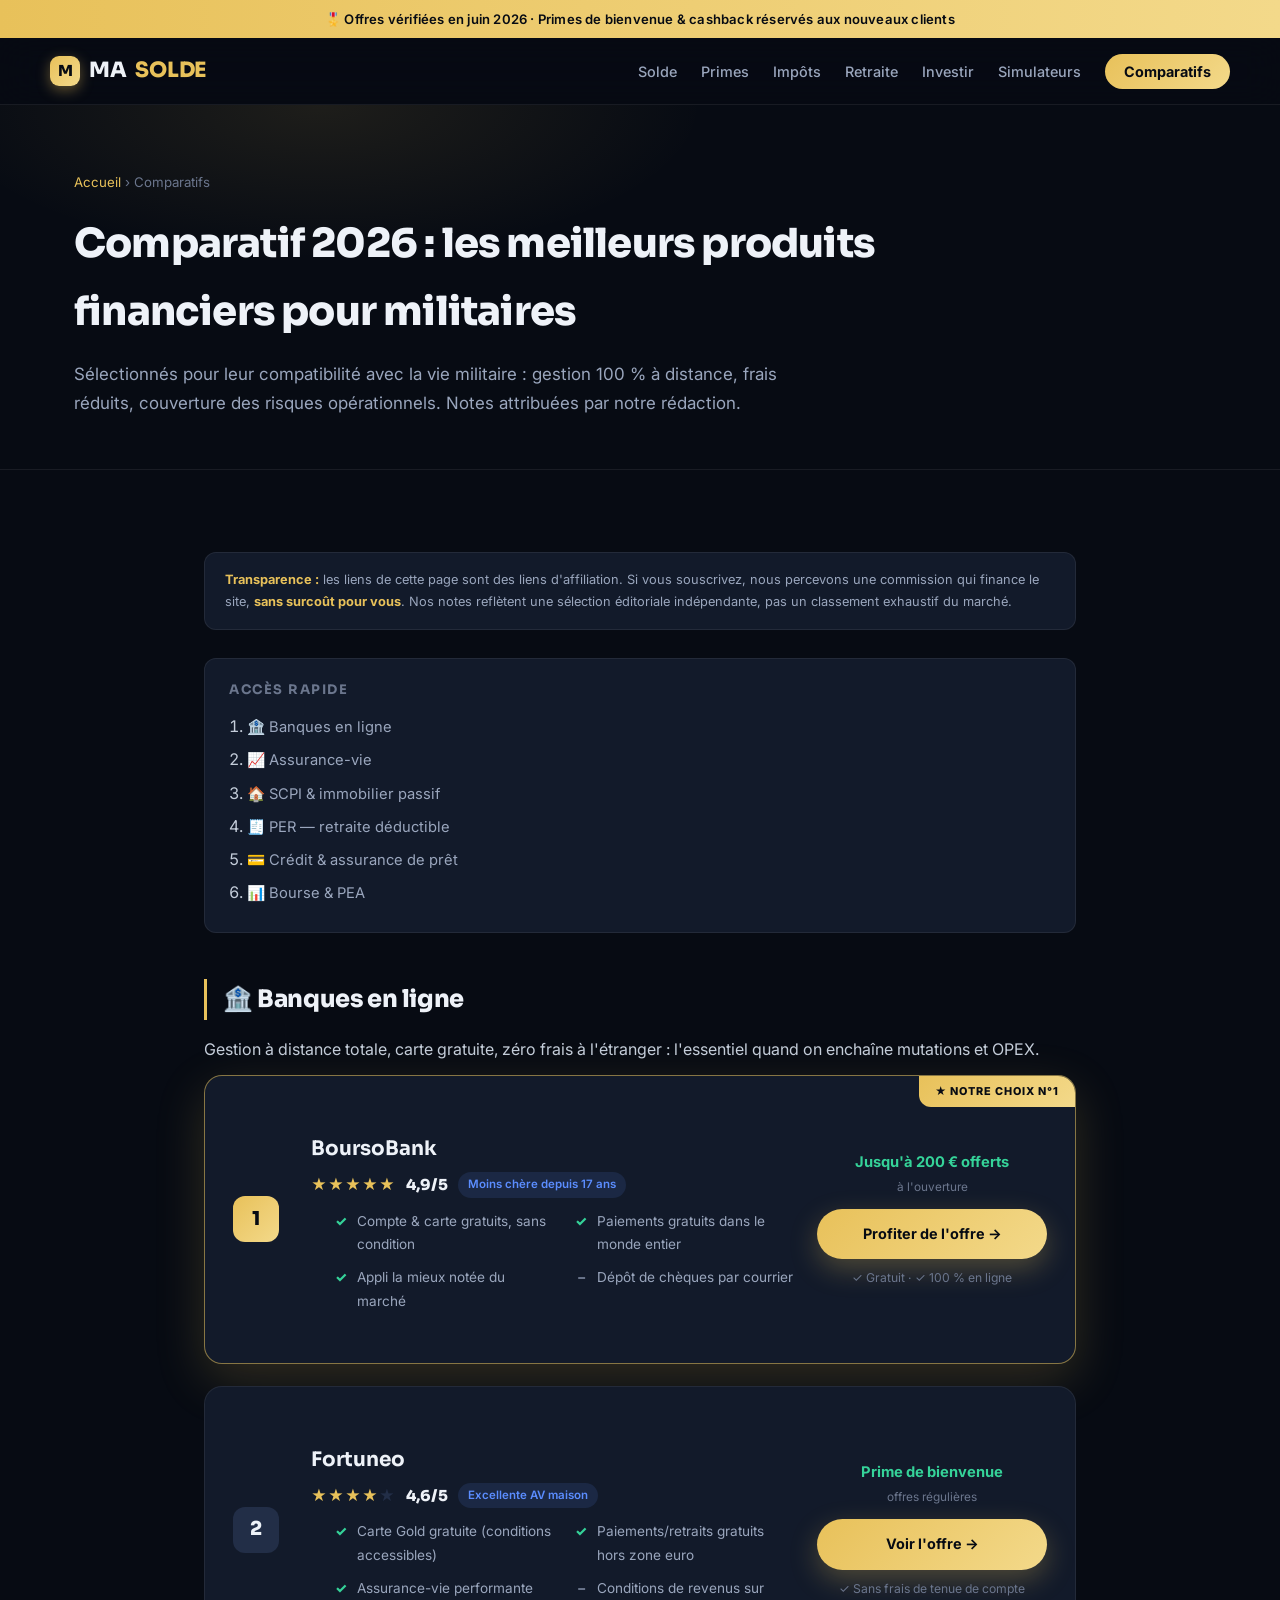
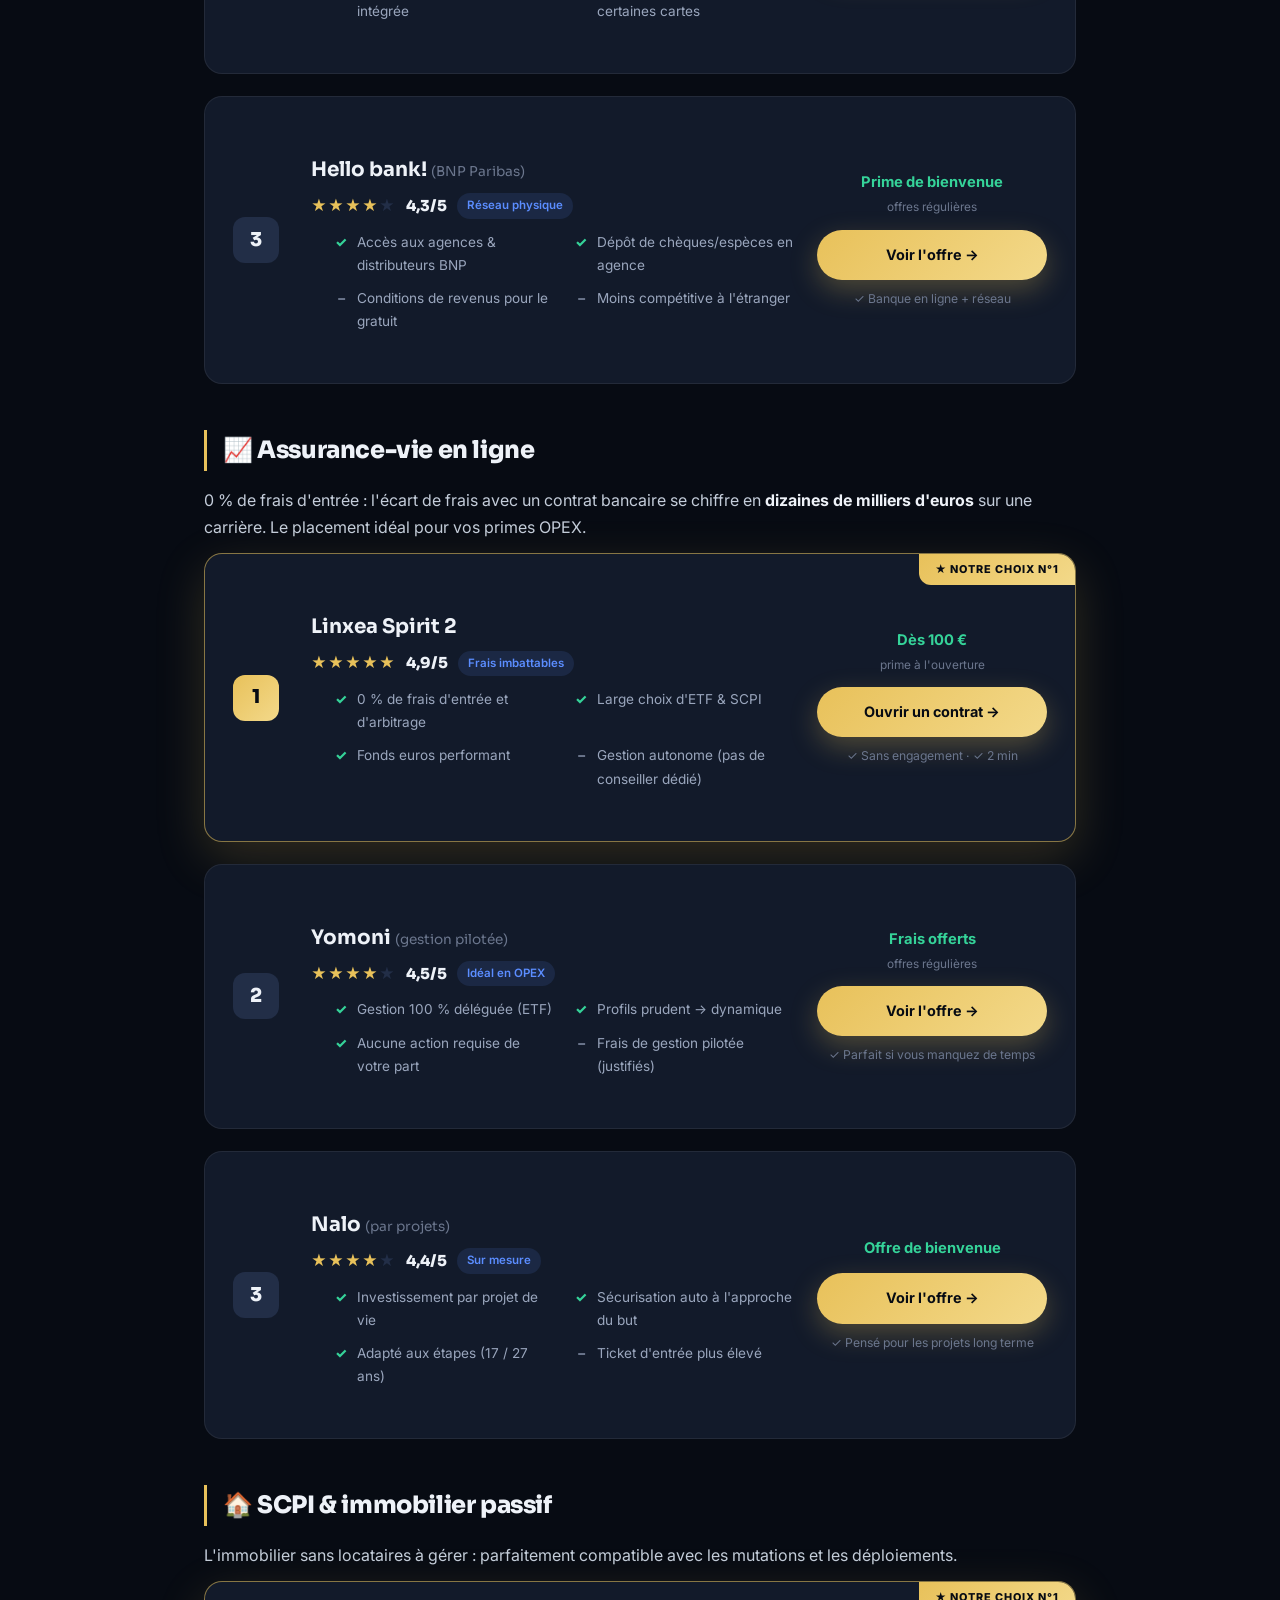
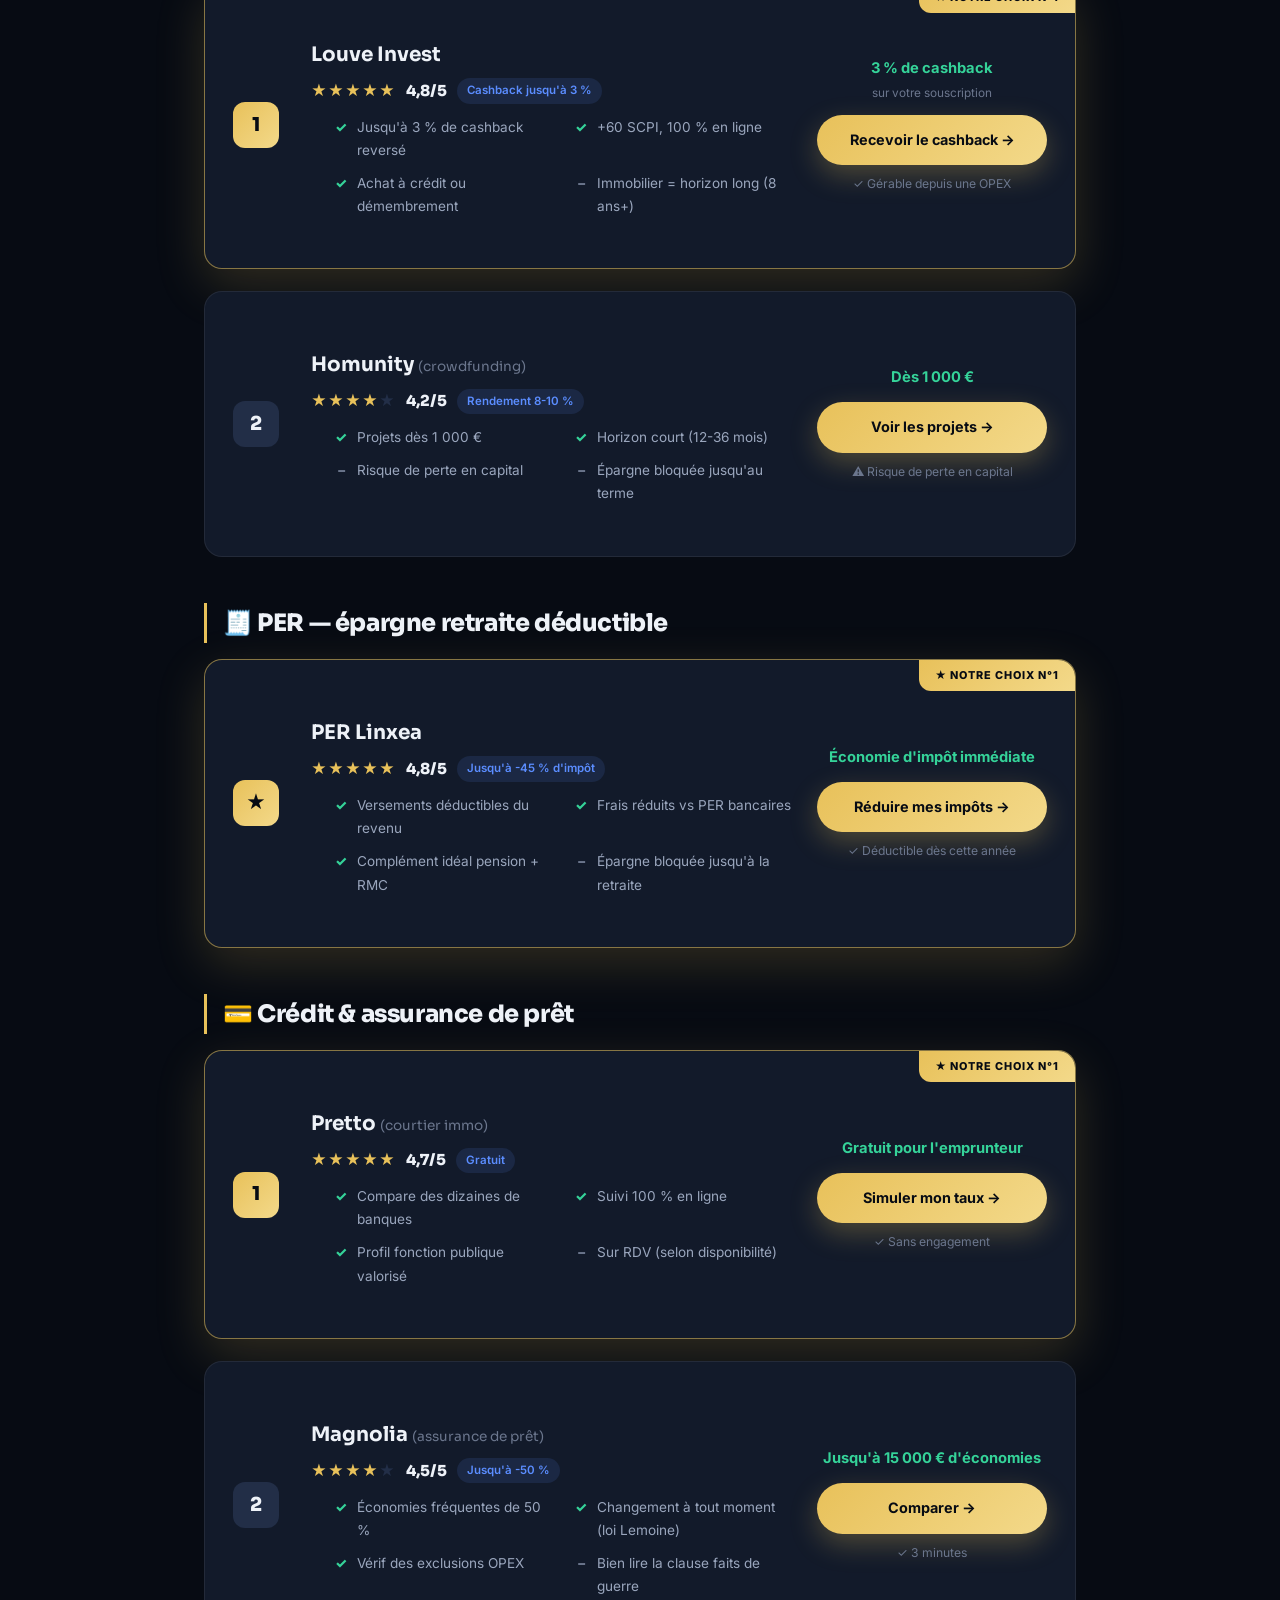
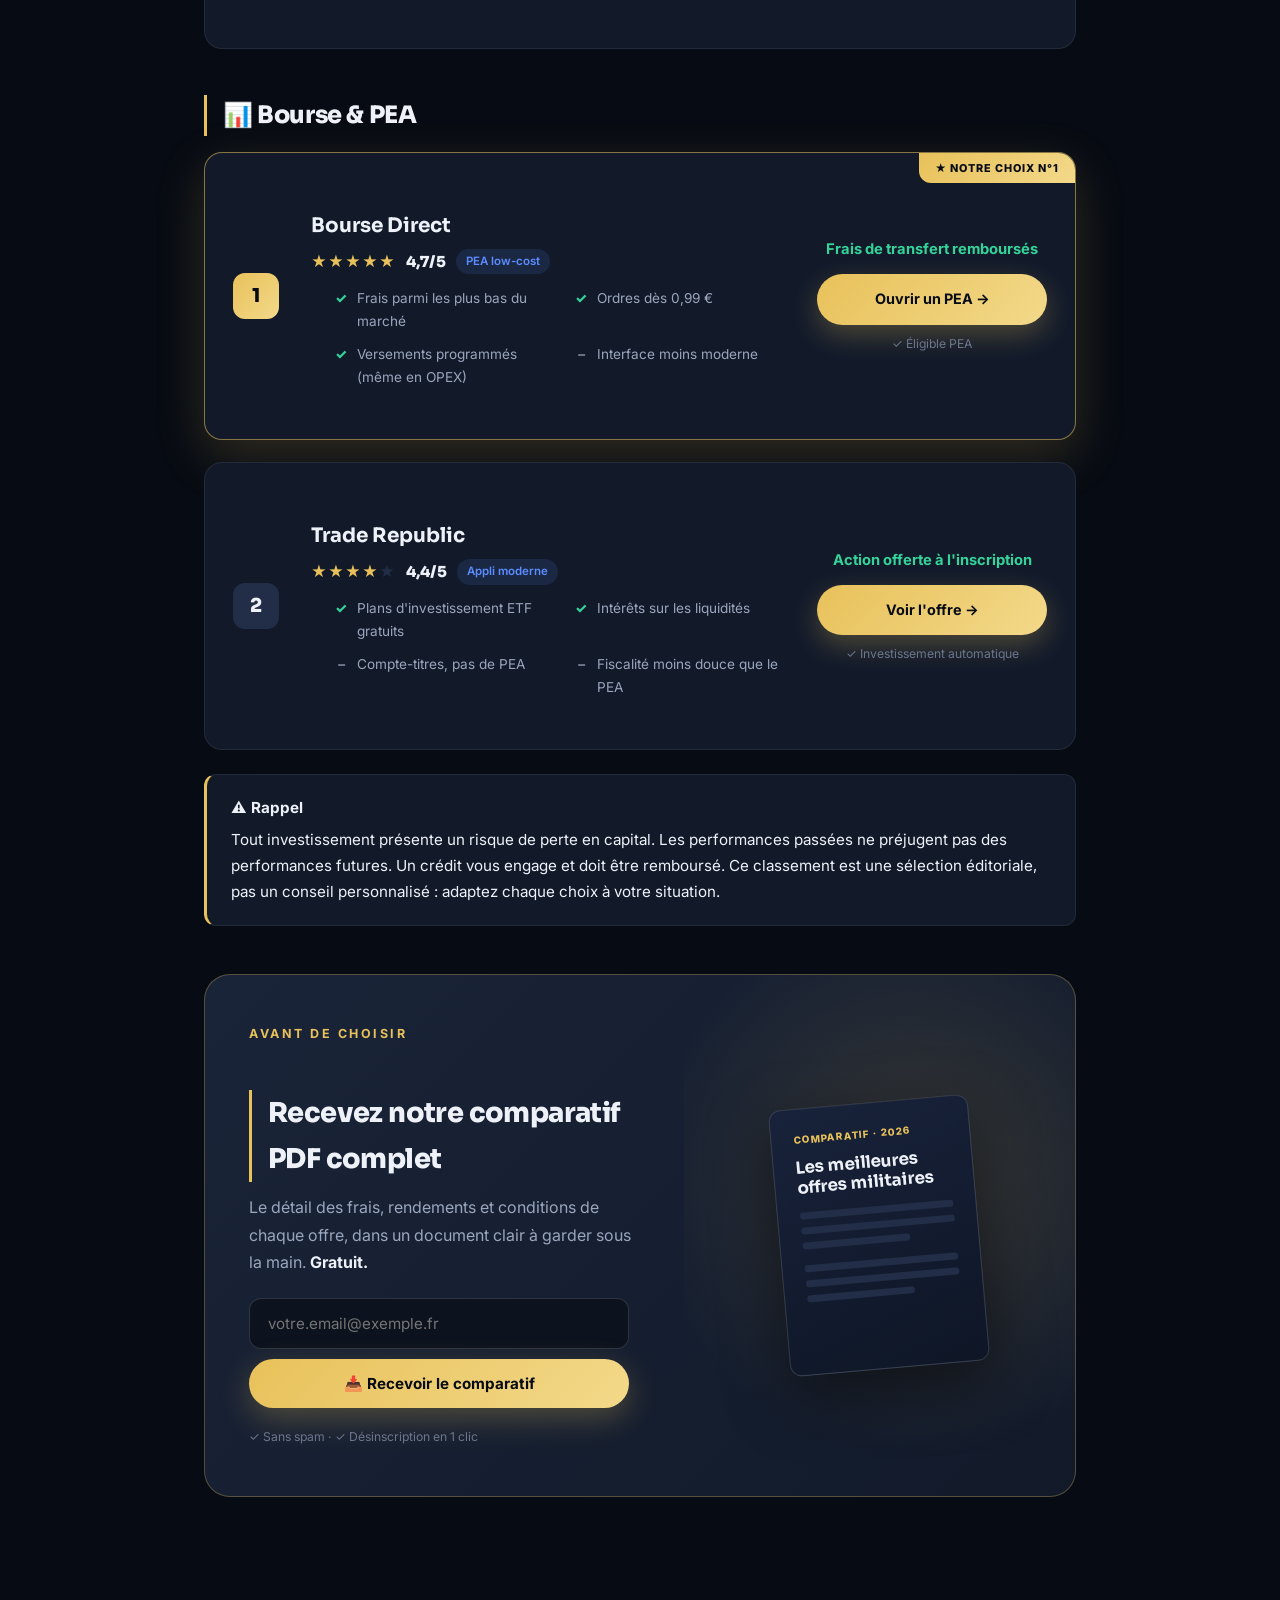
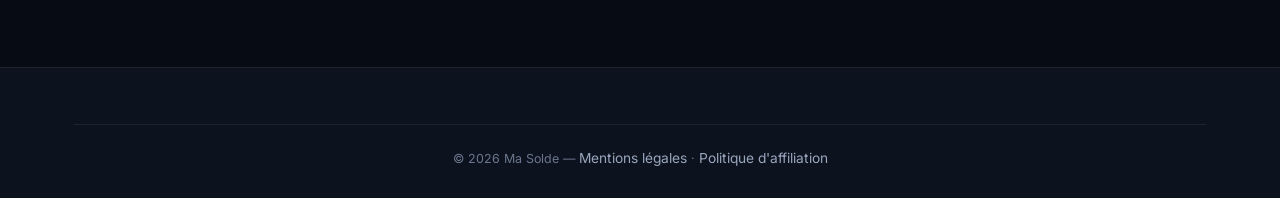
==== commit b53b71a1: "Corrige le texte bleu sur les boutons dans les guides + cache-busting CSS (v4) - Les boutons (.btn-c" ====
--- a/comparatifs.html
+++ b/comparatifs.html
@@ -5,7 +5,7 @@
   <meta name="viewport" content="width=device-width, initial-scale=1.0">
   <title>Comparatif 2026 : meilleures banques, assurance-vie, SCPI &amp; PER pour militaires | Ma Solde</title>
   <meta name="description" content="Notre classement 2026 des meilleurs produits financiers pour militaires : banques en ligne, assurances-vie sans frais, SCPI avec cashback, PER et courtiers. Notes, avis et offres.">
-  <link rel="stylesheet" href="assets/css/style.css">
+  <link rel="stylesheet" href="assets/css/style.css?v=4">
 </head>
 <body data-root="">
 <div class="topbar">🎖️ Offres vérifiées en juin 2026 · Primes de bienvenue &amp; cashback réservés aux nouveaux clients</div>
--- a/assets/css/style.css
+++ b/assets/css/style.css
@@ -68,8 +68,8 @@
 .btn-primary:hover { box-shadow: 0 14px 40px rgba(232,193,90,0.45); }
 .btn-secondary { background: var(--surface-2); color: var(--text); border: 1px solid var(--border-strong); }
 .btn-secondary:hover { background: var(--surface-3); }
-.btn-cta { background: linear-gradient(135deg, var(--green), #27b888); color: #042b1e; padding: 13px 26px; font-size: 0.9rem; box-shadow: 0 10px 28px rgba(53,211,153,0.25); }
-.btn-cta:hover { box-shadow: 0 14px 36px rgba(53,211,153,0.4); }
+.btn-cta { background: linear-gradient(135deg, var(--gold), var(--gold-2)); color: #070b13; padding: 13px 26px; font-size: 0.9rem; box-shadow: 0 10px 28px rgba(232,193,90,0.28); }
+.btn-cta:hover { box-shadow: 0 14px 36px rgba(232,193,90,0.45); }
 .btn-block { width: 100%; }
 .btn-lg { padding: 17px 38px; font-size: 1.02rem; }
 .btn-ghost { background: transparent; border: 1px solid var(--border-strong); color: var(--text); }
@@ -144,6 +144,9 @@
 .article-body ul, .article-body ol { padding-left: 24px; margin-bottom: 18px; }
 .article-body a { color: var(--blue); }
 .article-body strong { color: var(--text); }
+/* Les boutons gardent leur propre couleur de texte, même dans un article */
+.article-body a.btn-primary, .article-body a.btn-cta { color: #070b13; }
+.article-body a.btn-secondary, .article-body a.btn-ghost { color: var(--text); }
 
 /* ---------- TOC ---------- */
 .toc { background: var(--surface); border: 1px solid var(--border); border-radius: var(--radius-sm); padding: 20px 24px; margin-bottom: 36px; }
